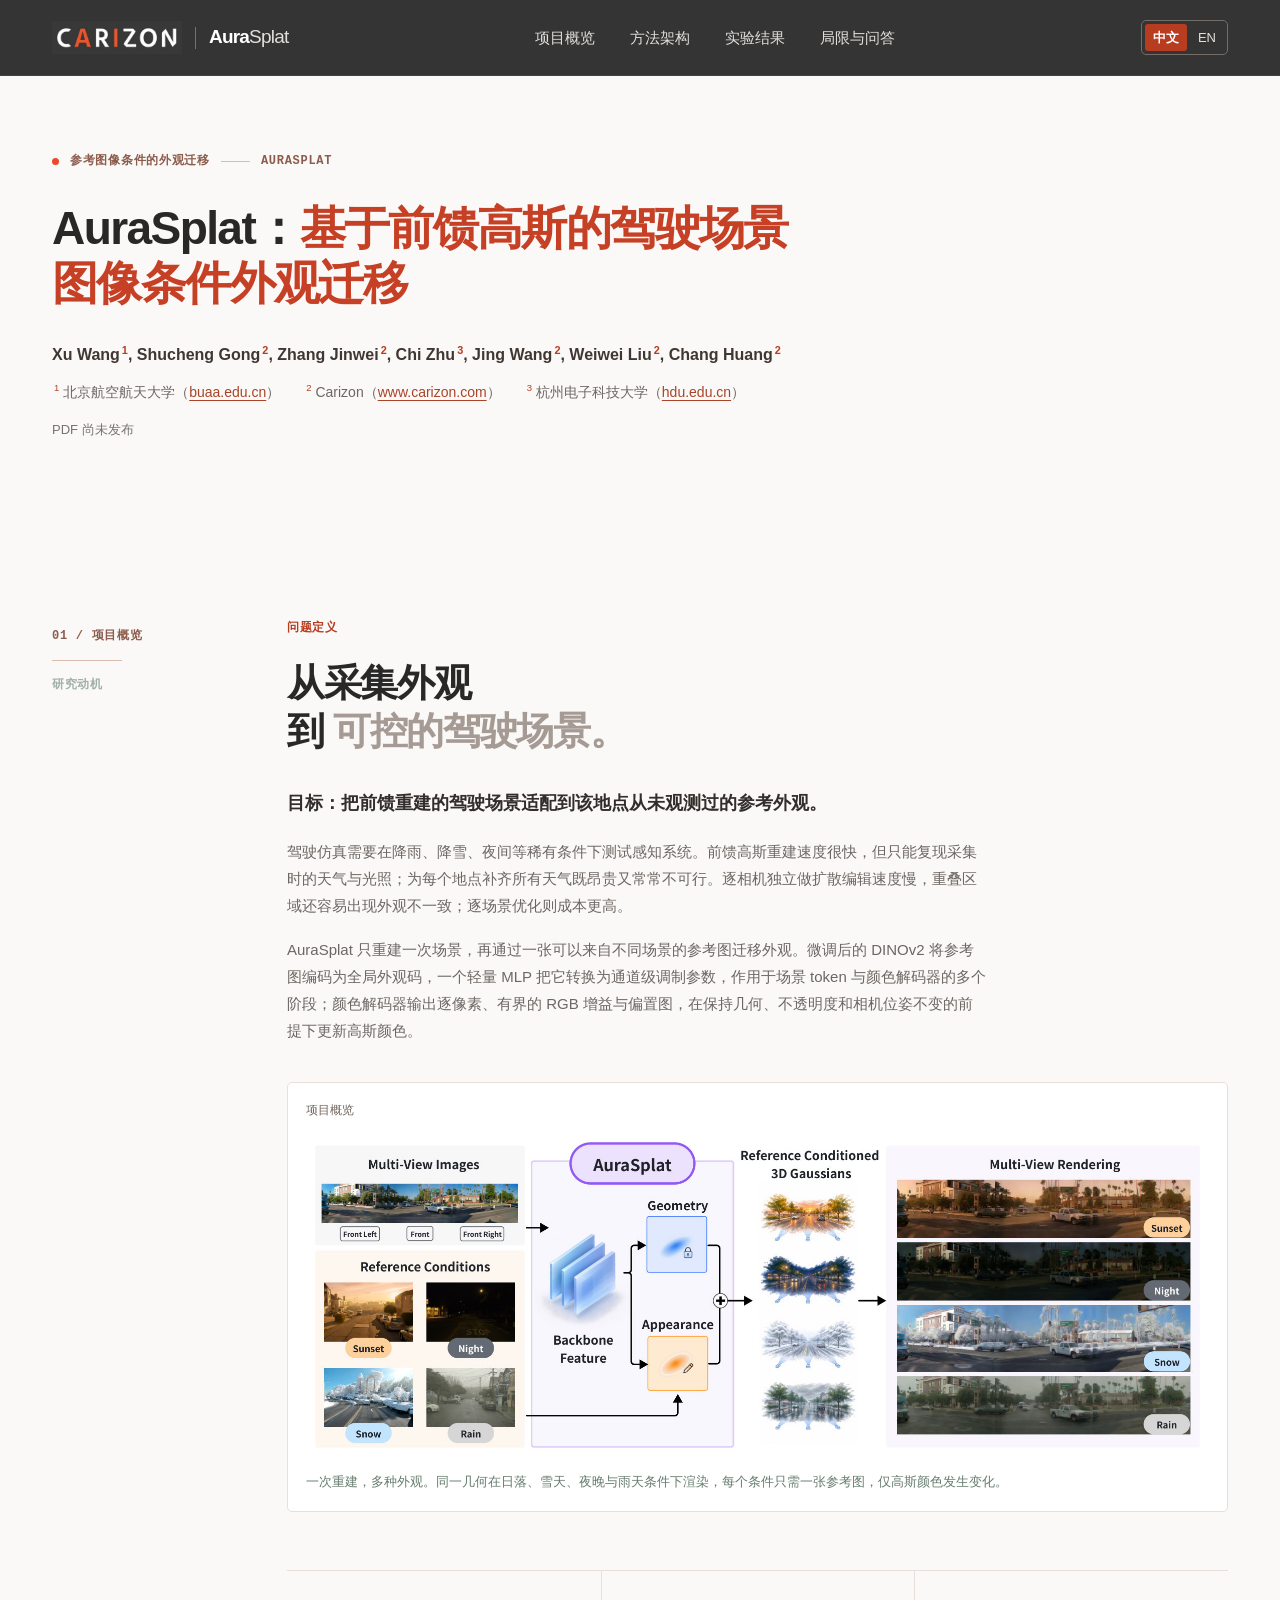
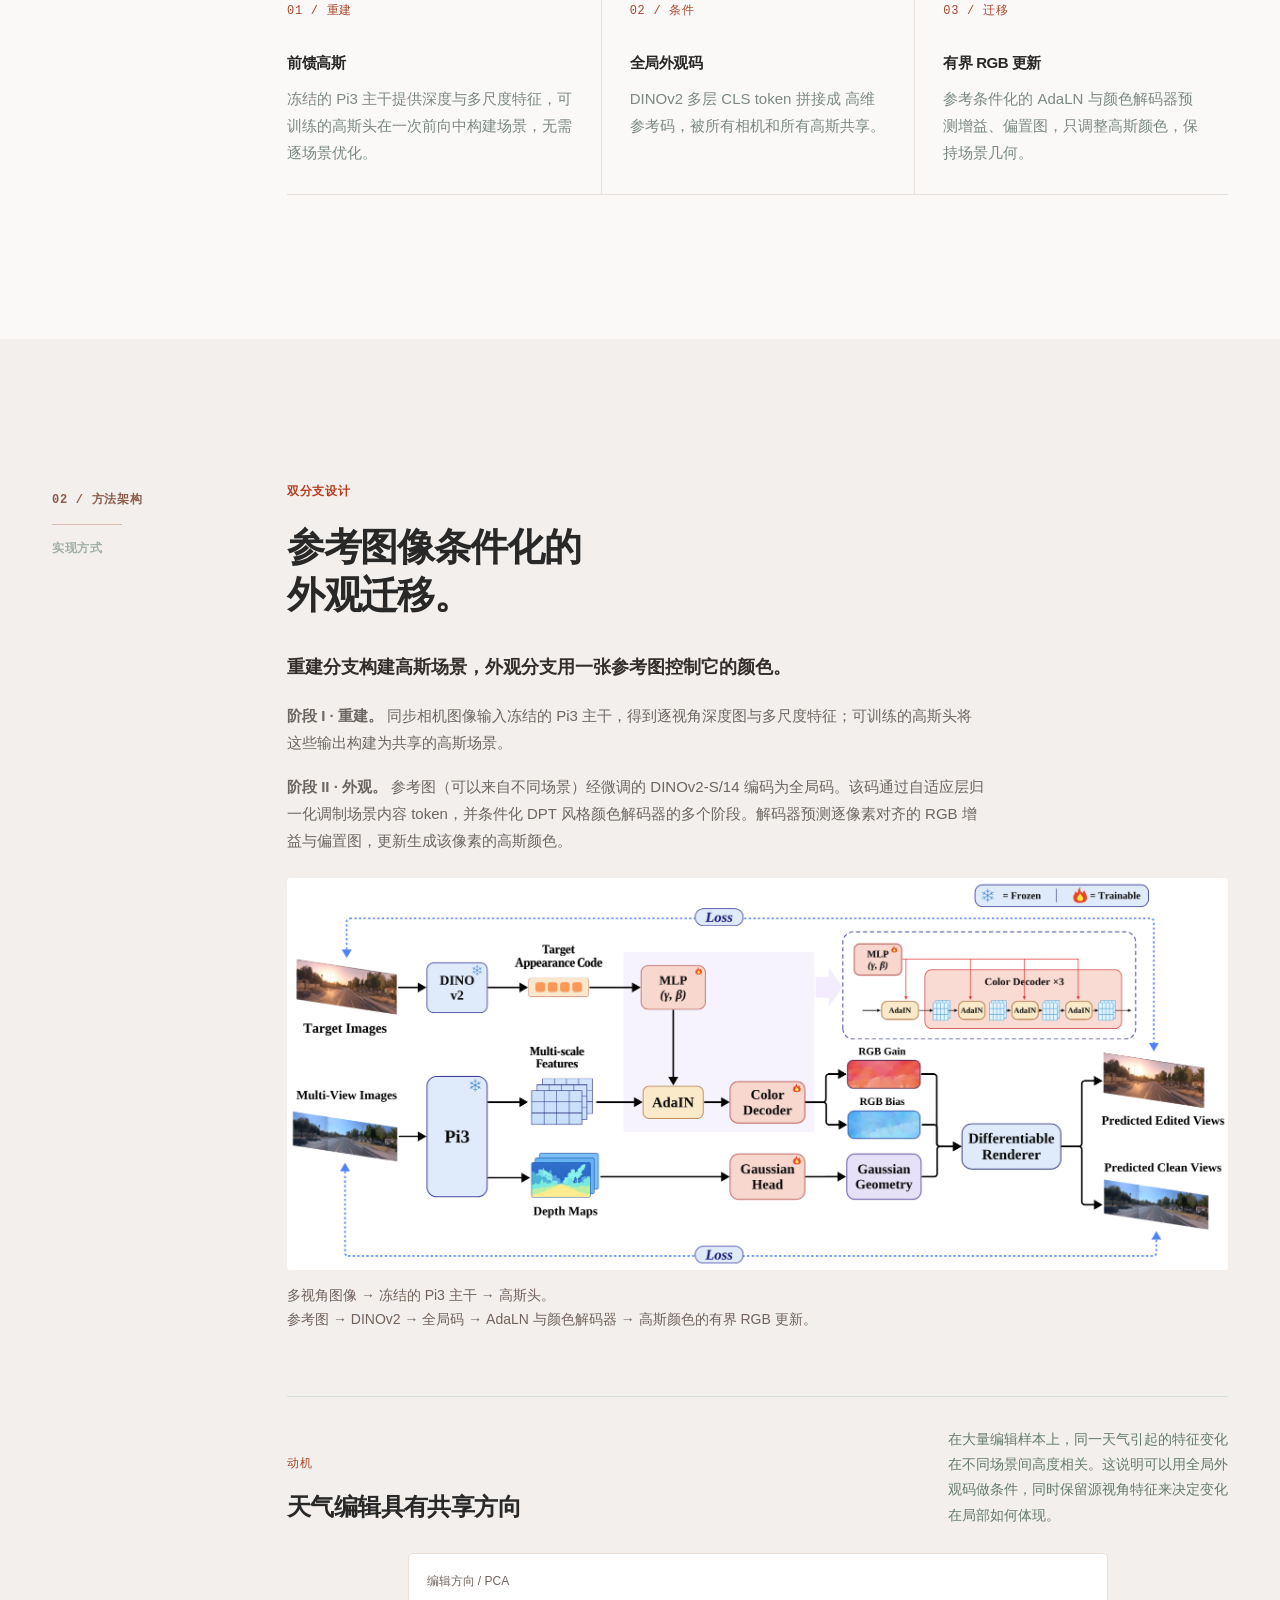
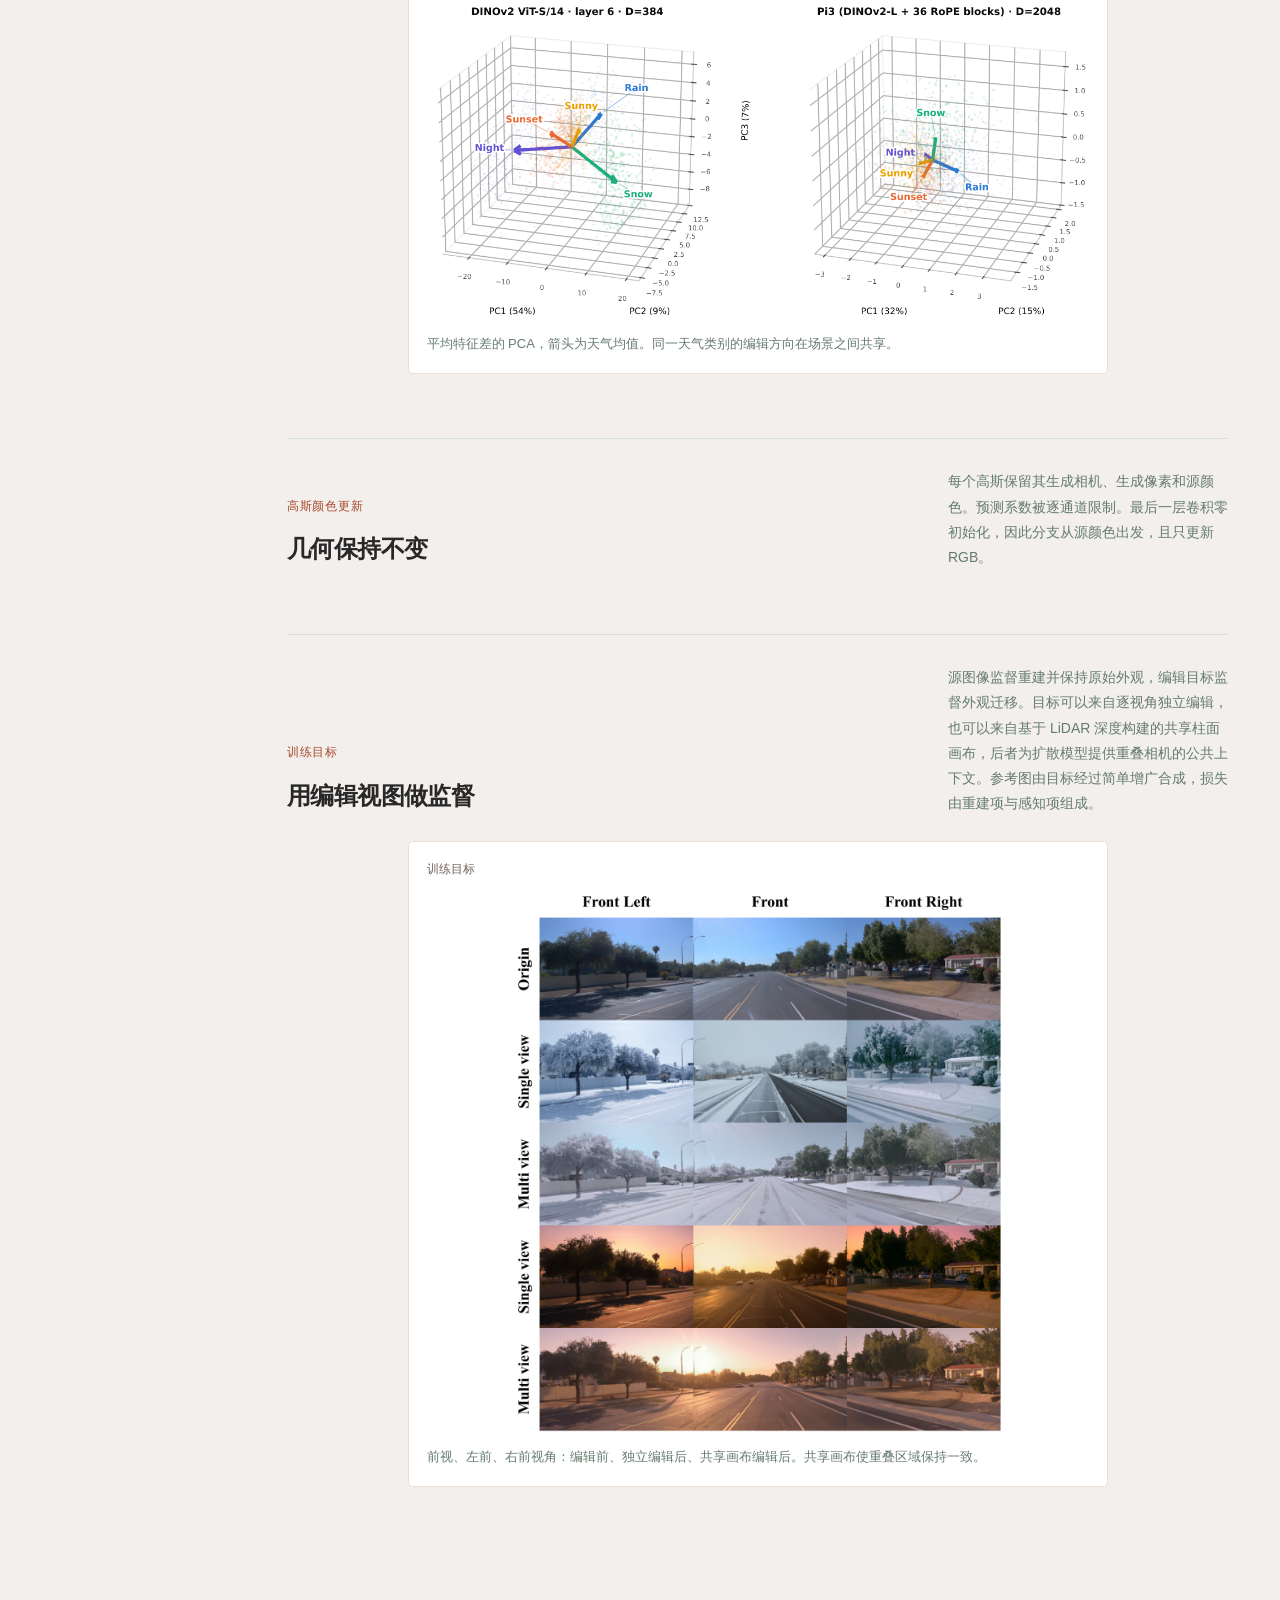
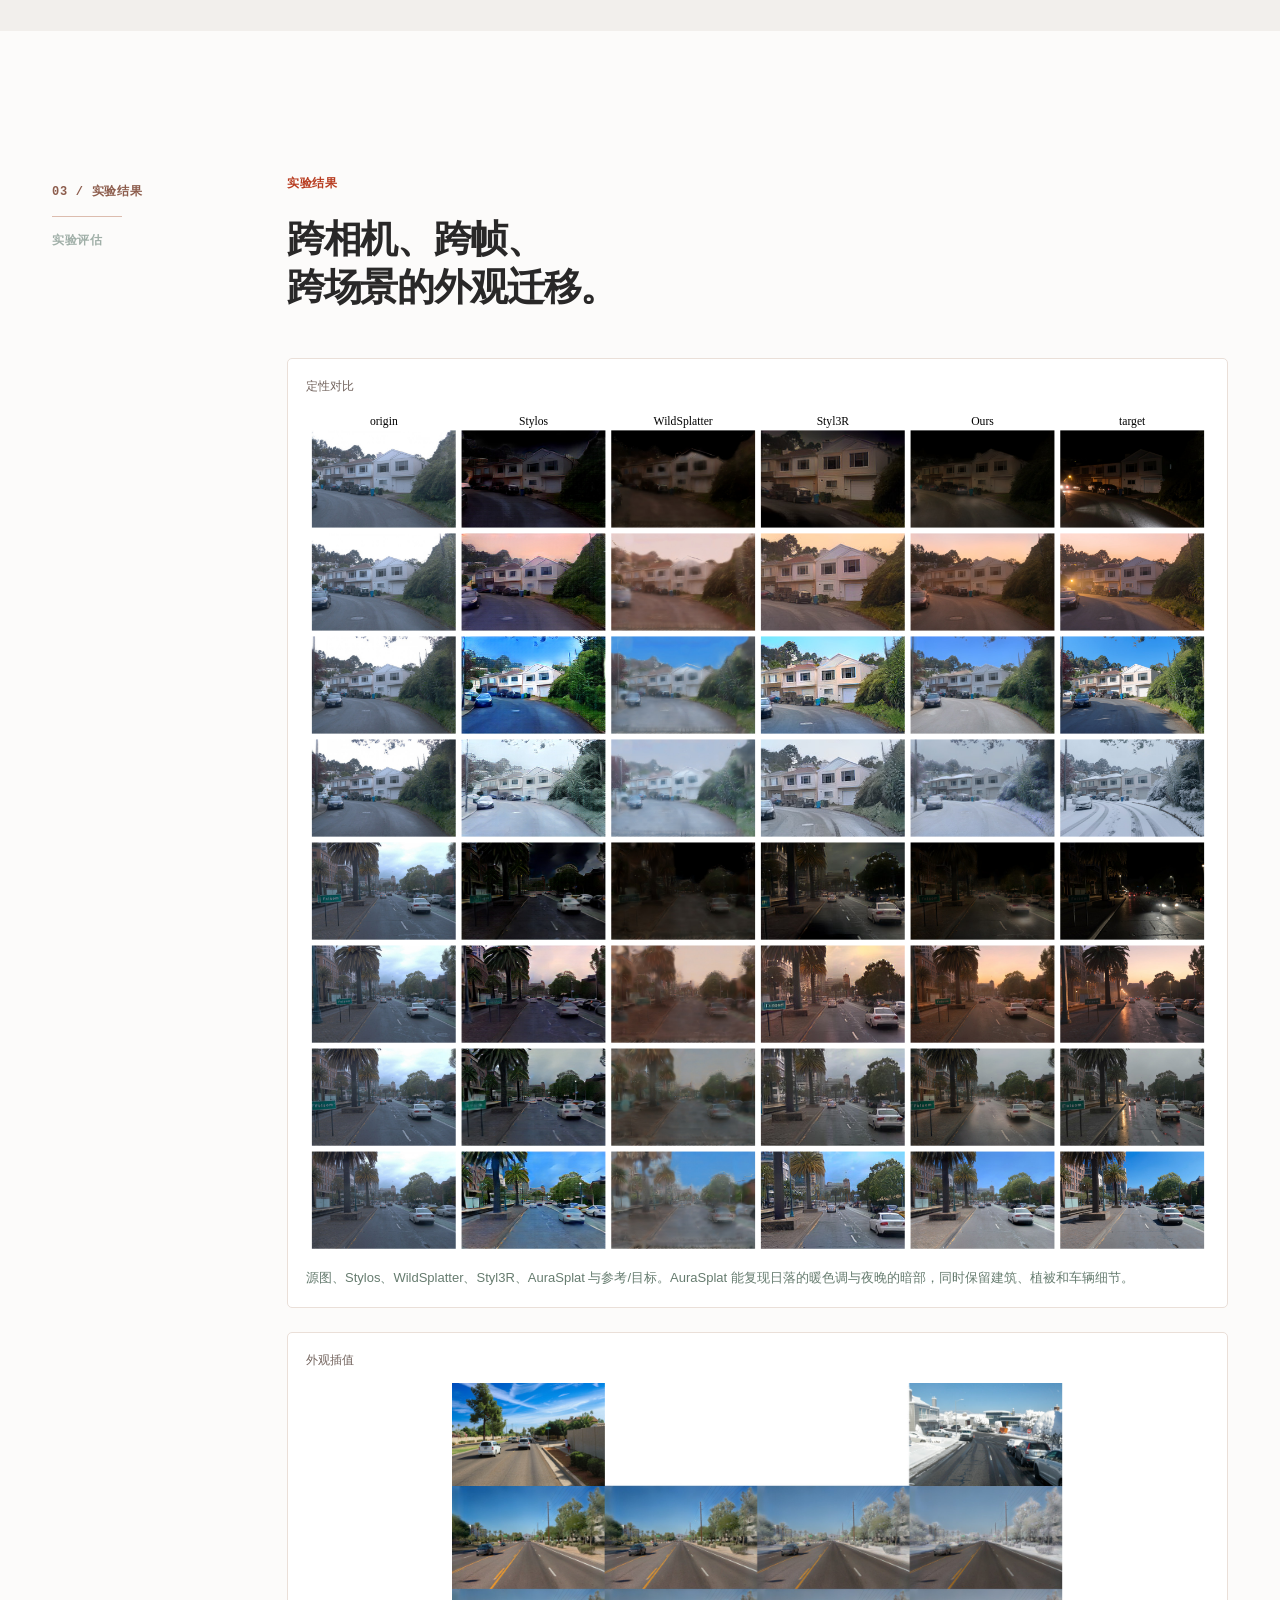
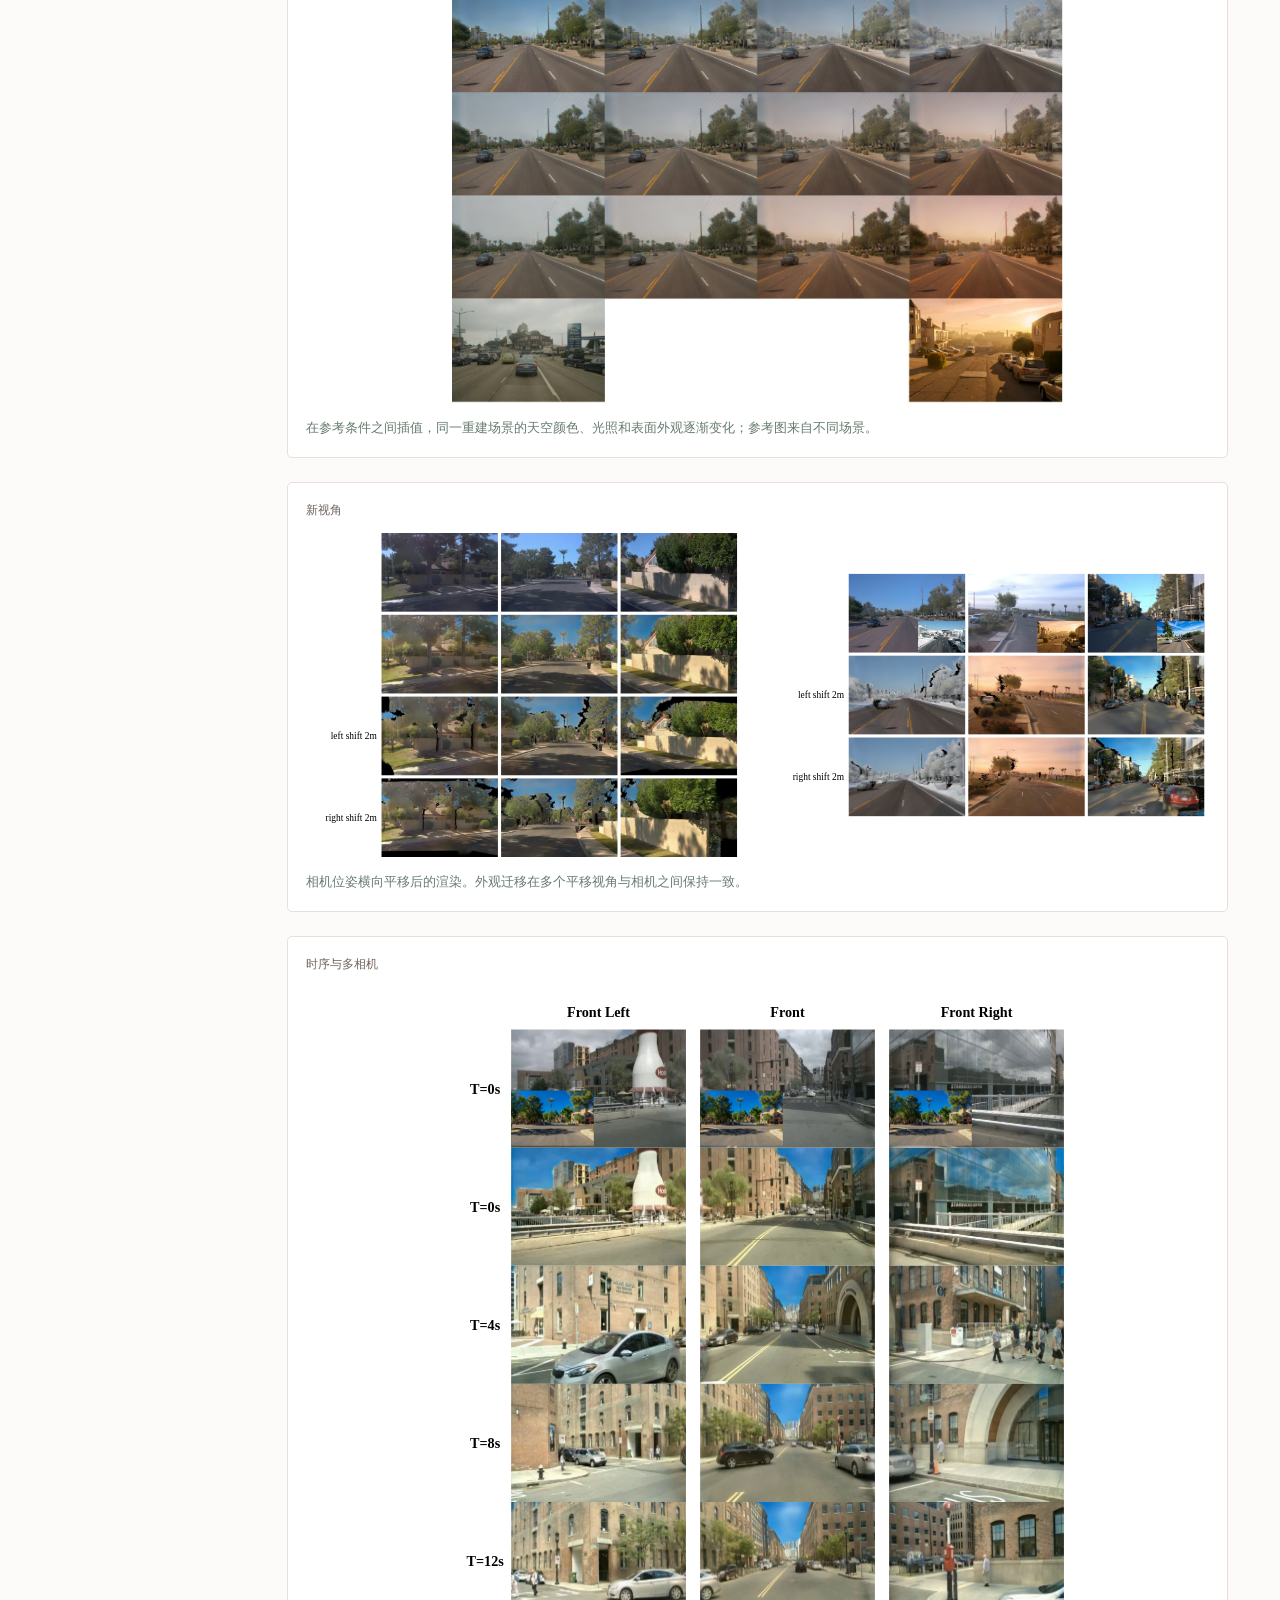
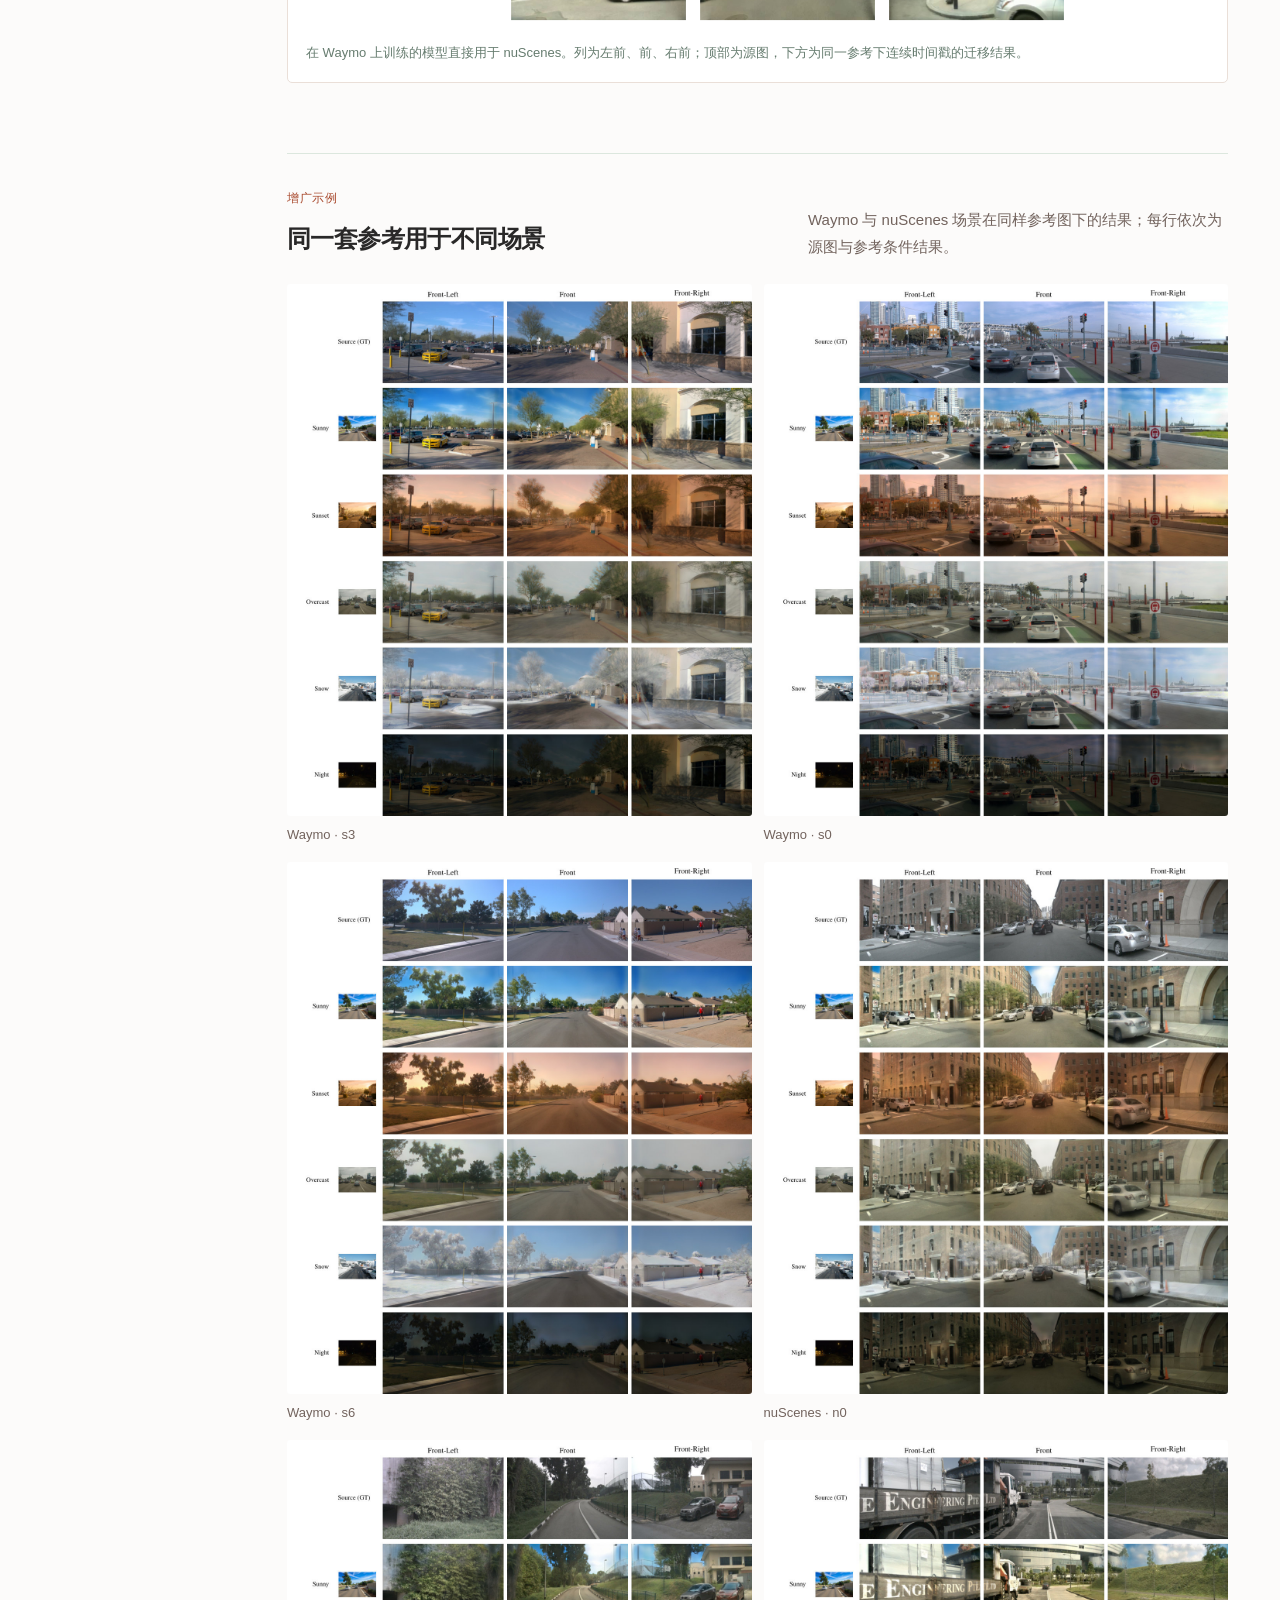
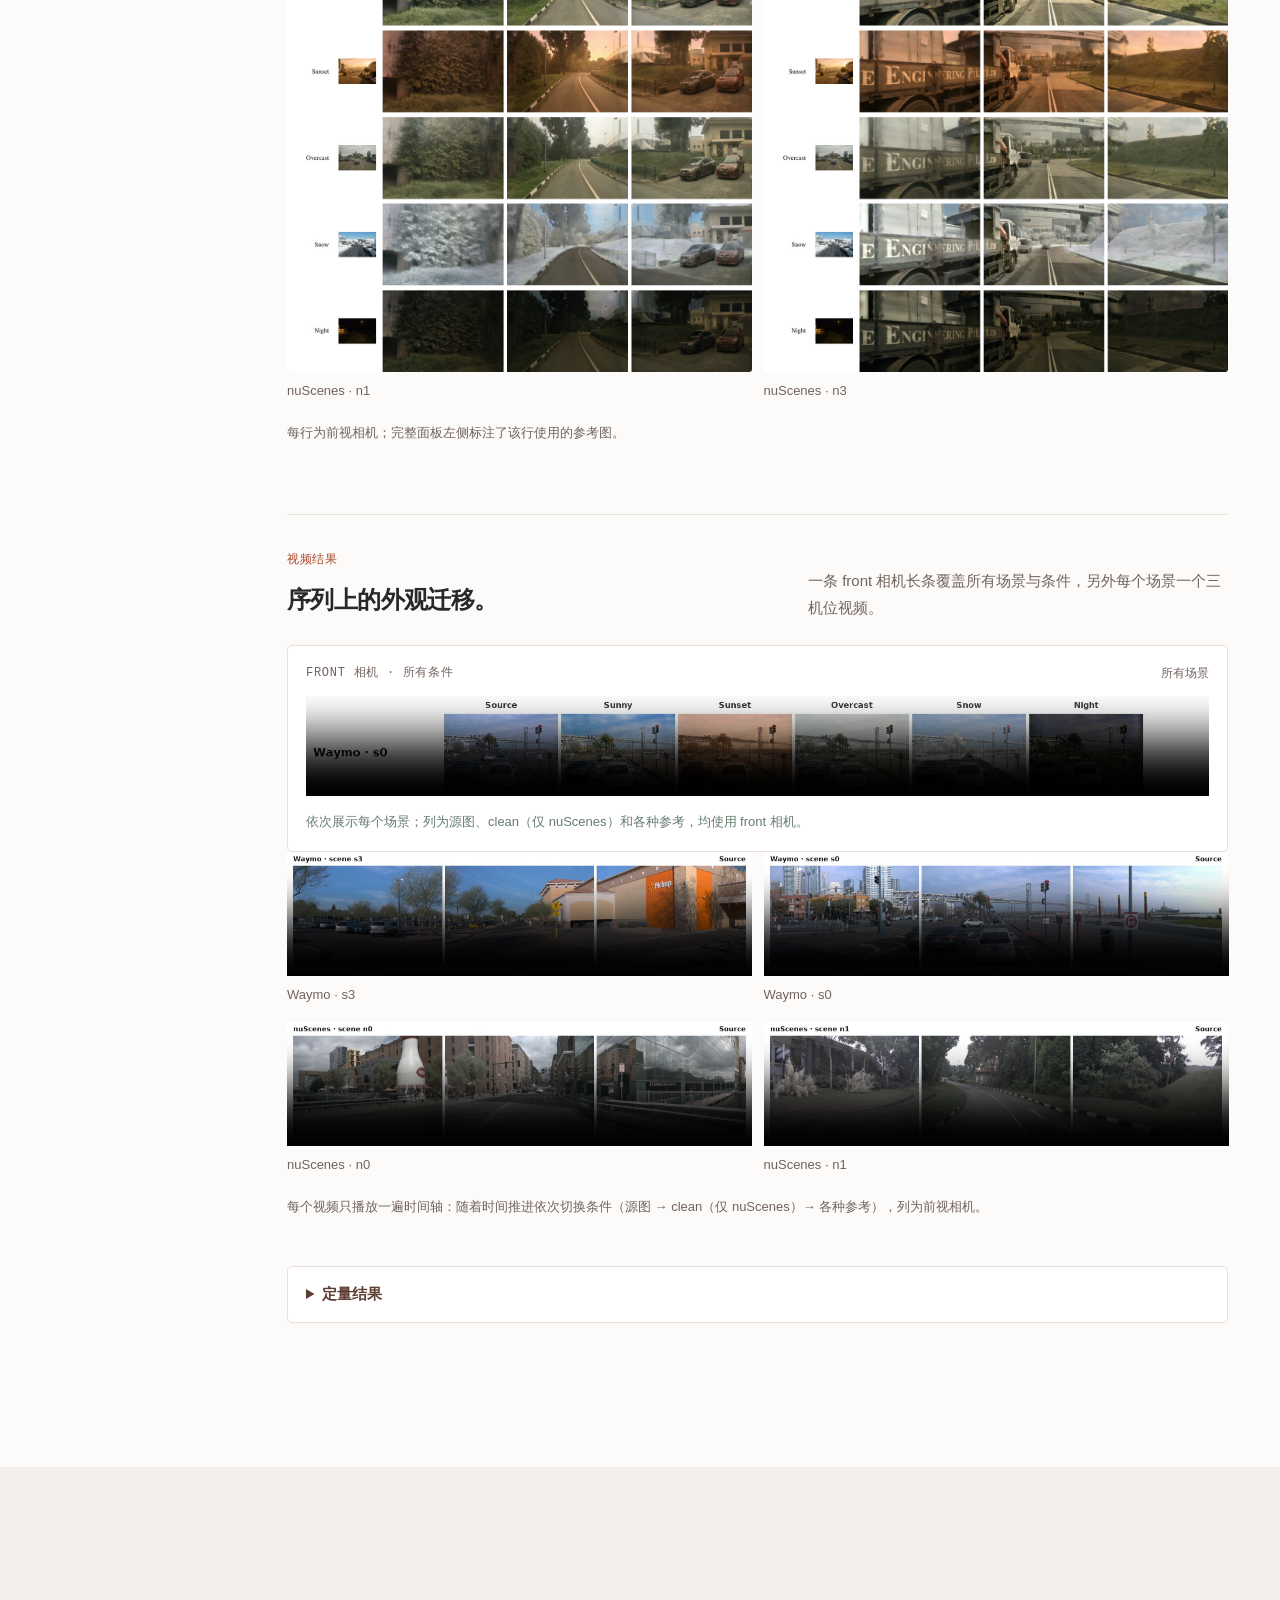
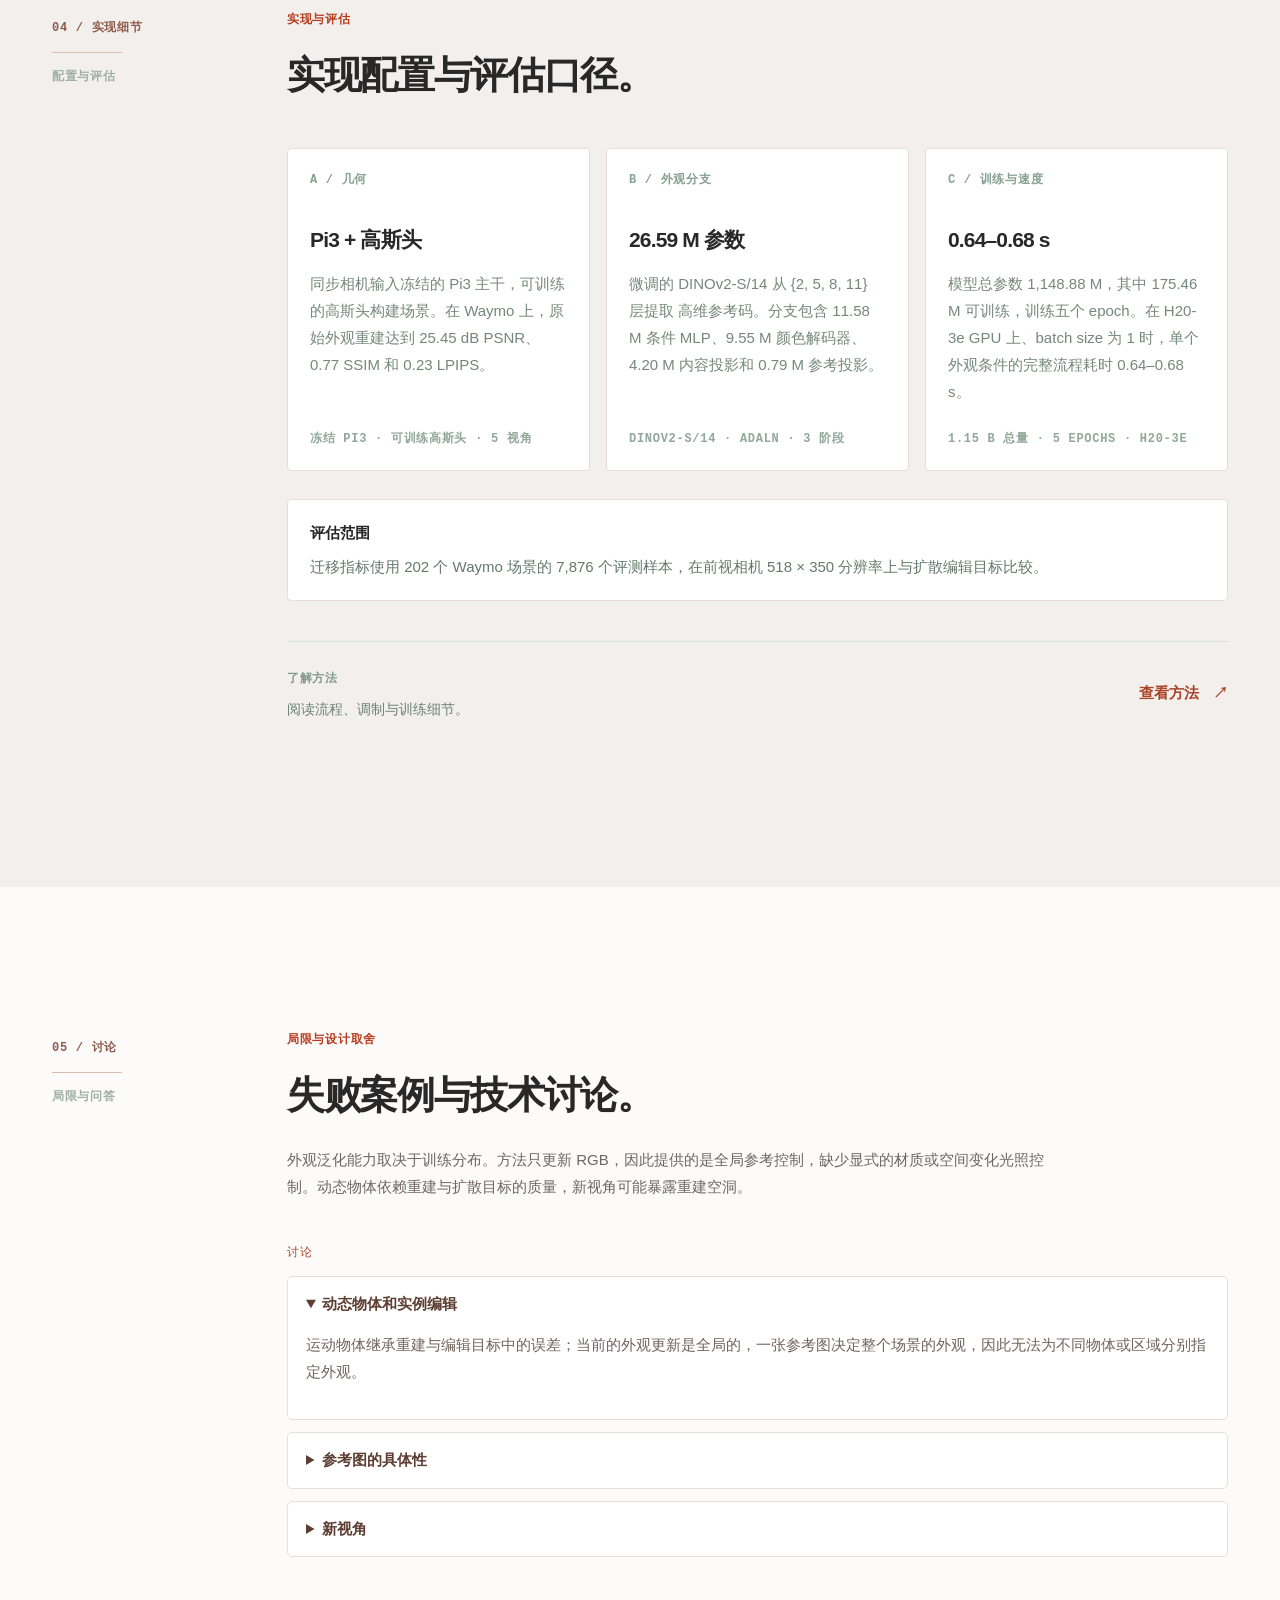
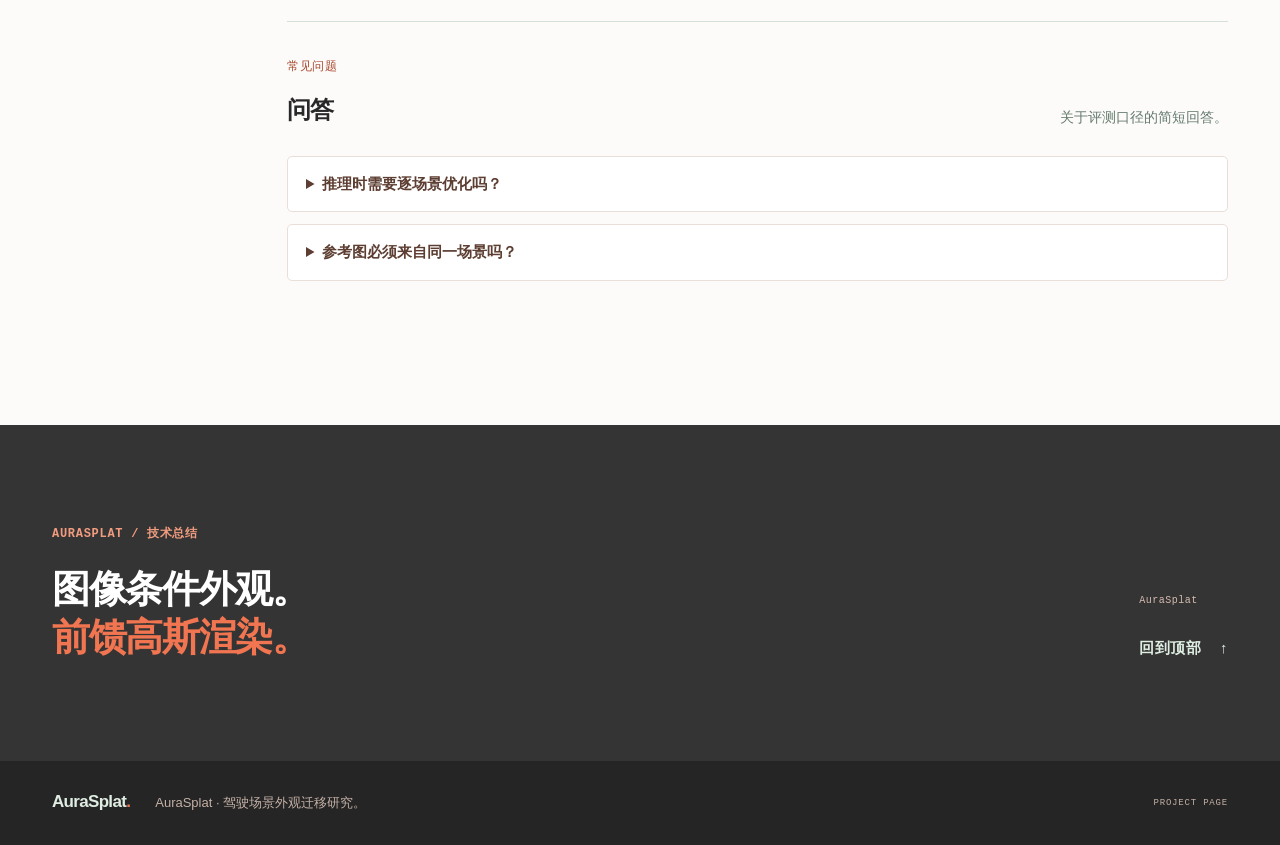
==== index-zh.html @ 00d13f09 "Publish AuraSplat project page Co-Authored-By: Claude Code <noreply@anthropic.com>" ====
<!doctype html>
<html lang="zh-CN">
<head>
  <meta charset="utf-8">
  <meta name="viewport" content="width=device-width, initial-scale=1">
  <meta name="description" content="AuraSplat 技术概览：面向驾驶场景的前馈高斯重建，以单张参考图像控制外观。">
  <meta name="theme-color" content="#343434">
  <meta property="og:title" content="AuraSplat：基于前馈高斯的驾驶场景图像条件外观迁移">
  <meta property="og:description" content="一张参考图像即可控制前馈高斯重建在相机与时间上的外观。">
  <meta property="og:image" content="https://carizon-gaia.github.io/aurasplat/assets/figures/hero.jpg">
  <title>AuraSplat：基于前馈高斯的驾驶场景图像条件外观迁移</title>
  <link rel="stylesheet" href="./styles.css?v=20261123-aurasplat">
  <script src="./media.js?v=20261123-aurasplat" defer></script>
  <script src="./site.js?v=20261123-aurasplat" defer></script>
</head>
<body>
  <a class="skip-link" href="#main">跳到正文</a>

  <header class="site-header">
    <div class="header-inner wrap">
      <a class="brand" href="#top" aria-label="Carizon · AuraSplat，回到顶部">
        <img class="brand-logo" src="./logo.jpg.png" width="1448" height="360" alt="Carizon">
        <span class="brand-divider" aria-hidden="true"></span>
        <span>Aura<span class="brand-light">Splat</span></span>
      </a>
      <nav class="desktop-nav" aria-label="页面导航">
        <a href="#overview">项目概览</a><a href="#method">方法架构</a><a href="#results">实验结果</a><a href="#limitations">局限与问答</a>
      </nav>
      <nav class="language-switch" aria-label="语言">
        <a href="./index-zh.html" lang="zh-CN" hreflang="zh-CN" aria-current="page">中文</a><a href="./index.html" lang="en" hreflang="en">EN</a>
      </nav>
    </div>
  </header>

  <main id="main">
    <section class="hero wrap" id="top" aria-labelledby="hero-title">
      <div class="hero-kicker"><span class="status-dot"></span> 参考图像条件的外观迁移 <span class="kicker-line"></span> AURASPLAT</div>
      <h1 id="hero-title" class="technical-hero-title project-title" lang="zh-CN">AuraSplat：<span>基于前馈高斯的驾驶场景<br>图像条件外观迁移</span></h1>
      <div class="project-credits" aria-label="作者与单位">
        <p class="project-authors" lang="en">Xu Wang<sup>1</sup>, Shucheng Gong<sup>2</sup>, Zhang Jinwei<sup>2</sup>, Chi Zhu<sup>3</sup>, Jing Wang<sup>2</sup>, Weiwei Liu<sup>2</sup>, Chang Huang<sup>2</sup></p>
        <p class="project-affiliations" lang="zh-CN"><span><sup>1</sup> 北京航空航天大学（<a href="https://www.buaa.edu.cn/">buaa.edu.cn</a>）</span><span><sup>2</sup> Carizon（<a href="https://www.carizon.com/#/">www.carizon.com</a>）</span><span><sup>3</sup> 杭州电子科技大学（<a href="https://www.hdu.edu.cn/">hdu.edu.cn</a>）</span></p>
        <p class="paper-availability">PDF 尚未发布</p>
      </div>
      <!-- <div class="hero-bottom">
        <div class="hero-description">
          <p class="hero-en">AuraSplat<br>技术概览</p>
          <p>输入多视角驾驶图像和一张来自任意场景的参考图像，AuraSplat 将场景重建为 3D 高斯，并在一次前馈推理中把参考外观迁移到所有相机与时间步。</p>
        </div>
        <div class="hero-actions"><a class="button button-dark" href="#method">方法 <span aria-hidden="true">↗</span></a><a class="button button-outline" href="#results">结果 <span aria-hidden="true">↓</span></a></div>
      </div> -->
      <!-- <div class="hero-media" data-media-slot="hero" data-media-label="AuraSplat 概览" data-media-aspect="wide">
        <div class="hero-media-inner">
          <div class="hero-grid" aria-hidden="true"></div>
          <div class="hero-rings" aria-hidden="true"><span></span><span></span><span></span><span></span></div>
          <div class="hero-cross hero-cross-one" aria-hidden="true">+</div><div class="hero-cross hero-cross-two" aria-hidden="true">+</div>
          <div class="hero-media-top"><span>项目概览 / 01</span><span>参考图像 → 驾驶场景</span></div>
          <div class="hero-media-center"><span class="play-outline" aria-hidden="true">◎</span><strong>AuraSplat 概览</strong><span>示意图占位</span></div>
          <div class="hero-media-bottom"><span>多视角输入 <b>→</b> 高斯场景 <b>→</b> 参考条件外观</span><span>论文插图</span></div>
        </div>
      </div> -->
      <!-- <p class="media-caption"><span><span class="caption-dot"></span> 参考图像条件的外观迁移</span><span>一张参考图 · 所有相机</span></p> -->
    </section>

    <section class="section intro-section" id="overview" aria-labelledby="overview-title">
      <div class="wrap section-layout">
        <div class="section-aside"><span class="section-number">01 / 项目概览</span><span class="aside-line"></span><span class="aside-note">研究动机</span></div>
        <div class="section-main">
          <p class="eyebrow">问题定义</p>
          <h2 id="overview-title">从采集外观<br>到 <span class="text-muted">可控的驾驶场景。</span></h2>
          <div class="intro-copy">
            <p class="lead">目标：把前馈重建的驾驶场景适配到该地点从未观测过的参考外观。</p>
            <p>驾驶仿真需要在降雨、降雪、夜间等稀有条件下测试感知系统。前馈高斯重建速度很快，但只能复现采集时的天气与光照；为每个地点补齐所有天气既昂贵又常常不可行。逐相机独立做扩散编辑速度慢，重叠区域还容易出现外观不一致；逐场景优化则成本更高。</p>
            <p>AuraSplat 只重建一次场景，再通过一张可以来自不同场景的参考图迁移外观。微调后的 DINOv2 将参考图编码为全局外观码，一个轻量 MLP 把它转换为通道级调制参数，作用于场景 token 与颜色解码器的多个阶段；颜色解码器输出逐像素、有界的 RGB 增益与偏置图，在保持几何、不透明度和相机位姿不变的前提下更新高斯颜色。</p>
          </div>
          <figure class="source-figure overview-figure">
            <div class="source-figure-heading"><span>项目概览</span></div>
            <a href="./assets/figures/overview_teaser.jpg" aria-label="查看 AuraSplat teaser 原图"><img src="./assets/figures/overview_teaser.jpg" width="1800" height="646" loading="lazy" alt="AuraSplat teaser：多视角图像重建出几何与外观，参考图分别指定日落、雪天、夜晚和雨天外观，并进行多视角渲染。"></a>
            <figcaption>一次重建，多种外观。同一几何在日落、雪天、夜晚与雨天条件下渲染，每个条件只需一张参考图，仅高斯颜色发生变化。</figcaption>
          </figure>
          <div class="principles" aria-label="核心技术">
            <article><span class="principle-index">01 / 重建</span><h3>前馈高斯</h3><p>冻结的 Pi3 主干提供深度与多尺度特征，可训练的高斯头在一次前向中构建场景，无需逐场景优化。</p></article>
            <article><span class="principle-index">02 / 条件</span><h3>全局外观码</h3><p>DINOv2 多层 CLS token 拼接成 高维参考码，被所有相机和所有高斯共享。</p></article>
            <article><span class="principle-index">03 / 迁移</span><h3>有界 RGB 更新</h3><p>参考条件化的 AdaLN 与颜色解码器预测增益、偏置图，只调整高斯颜色，保持场景几何。</p></article>
          </div>
        </div>
      </div>
    </section>

    <section class="section method-section" id="method" aria-labelledby="method-title">
      <div class="wrap section-layout">
        <div class="section-aside"><span class="section-number">02 / 方法架构</span><span class="aside-line"></span><span class="aside-note">实现方式</span></div>
        <div class="section-main">
          <p class="eyebrow">双分支设计</p>
          <h2 id="method-title">参考图像条件化的<br>外观迁移。</h2>
          <div class="intro-copy">
            <p class="lead">重建分支构建高斯场景，外观分支用一张参考图控制它的颜色。</p>
            <p><strong>阶段 I · 重建。</strong> 同步相机图像输入冻结的 Pi3 主干，得到逐视角深度图与多尺度特征；可训练的高斯头将这些输出构建为共享的高斯场景。</p>
            <p><strong>阶段 II · 外观。</strong> 参考图（可以来自不同场景）经微调的 DINOv2-S/14 编码为全局码。该码通过自适应层归一化调制场景内容 token，并条件化 DPT 风格颜色解码器的多个阶段。解码器预测逐像素对齐的 RGB 增益与偏置图，更新生成该像素的高斯颜色。</p>
          </div>
          <figure class="pipeline-figure">
            <a href="./assets/figures/pipeline.png" aria-label="查看 AuraSplat 流程图原图"><img src="./assets/figures/pipeline.png" width="2000" height="835" loading="lazy" alt="AuraSplat 流程：多视角图像经冻结的 Pi3 主干与高斯头构建场景；参考图经 DINOv2 编码为全局外观码，调制内容 token 和颜色解码器的多个阶段，预测 RGB 增益与偏置。"></a>
            <figcaption>多视角图像 → 冻结的 Pi3 主干 → 高斯头。<br>参考图 → DINOv2 → 全局码 → AdaLN 与颜色解码器 → 高斯颜色的有界 RGB 更新。</figcaption>
          </figure>

          <div class="technical-section">
            <div class="technical-section-header"><div><span class="tech-kicker">动机</span><h3>天气编辑具有共享方向</h3></div><p>在大量编辑样本上，同一天气引起的特征变化在不同场景间高度相关。这说明可以用全局外观码做条件，同时保留源视角特征来决定变化在局部如何体现。</p></div>
            <figure class="source-figure compact-figure">
              <div class="source-figure-heading"><span>编辑方向 / PCA</span></div>
              <a href="./assets/figures/pca.png" aria-label="查看特征变化 PCA 原图"><img src="./assets/figures/pca.png" width="1200" height="572" loading="lazy" alt="平均特征差的 PCA，箭头标出各天气均值。"></a>
              <figcaption>平均特征差的 PCA，箭头为天气均值。同一天气类别的编辑方向在场景之间共享。</figcaption>
            </figure>
          </div>

          

          <div class="technical-section">
            <div class="technical-section-header"><div><span class="tech-kicker">高斯颜色更新</span><h3>几何保持不变</h3></div><p>每个高斯保留其生成相机、生成像素和源颜色。预测系数被逐通道限制。最后一层卷积零初始化，因此分支从源颜色出发，且只更新 RGB。</p></div>
          </div>

          <div class="technical-section">
            <div class="technical-section-header"><div><span class="tech-kicker">训练目标</span><h3>用编辑视图做监督</h3></div><p>源图像监督重建并保持原始外观，编辑目标监督外观迁移。目标可以来自逐视角独立编辑，也可以来自基于 LiDAR 深度构建的共享柱面画布，后者为扩散模型提供重叠相机的公共上下文。参考图由目标经过简单增广合成，损失由重建项与感知项组成。</p></div>
            <figure class="source-figure compact-figure">
              <div class="source-figure-heading"><span>训练目标</span></div>
              <a href="./assets/figures/aug_compare.jpg" aria-label="查看训练目标对比原图"><img src="./assets/figures/aug_compare.jpg" width="1200" height="1328" loading="lazy" alt="前视、左前、右前视角在编辑前、逐视角独立编辑后与共享画布编辑后的对比。"></a>
              <figcaption>前视、左前、右前视角：编辑前、独立编辑后、共享画布编辑后。共享画布使重叠区域保持一致。</figcaption>
            </figure>
          </div>
        </div>
      </div>
    </section>

    <section class="section results-section" id="results" aria-labelledby="results-title">
      <div class="wrap section-layout">
        <div class="section-aside"><span class="section-number">03 / 实验结果</span><span class="aside-line"></span><span class="aside-note">实验评估</span></div>
        <div class="section-main">
          <div class="section-heading-row results-heading"><div><p class="eyebrow">实验结果</p><h2 id="results-title">跨相机、跨帧、<br>跨场景的外观迁移。</h2></div></div>

          

          

          

          
<figure class="source-figure result-figure">
            <div class="source-figure-heading"><span>定性对比</span></div>
                        <svg class="drawio-svg" role="img" aria-label="qualitative" viewBox="0 0 926.00 868.00" style="max-width:900px">
  <text x="78.00" y="13.00" text-anchor="middle" dominant-baseline="central" font-family="Times New Roman, DejaVu Serif, serif" font-size="12">origin</text>
  <text x="232.00" y="13.00" text-anchor="middle" dominant-baseline="central" font-family="Times New Roman, DejaVu Serif, serif" font-size="12">Stylos</text>
  <text x="386.00" y="13.00" text-anchor="middle" dominant-baseline="central" font-family="Times New Roman, DejaVu Serif, serif" font-size="12">WildSplatter</text>
  <text x="540.00" y="13.00" text-anchor="middle" dominant-baseline="central" font-family="Times New Roman, DejaVu Serif, serif" font-size="12">Styl3R</text>
  <text x="694.00" y="13.00" text-anchor="middle" dominant-baseline="central" font-family="Times New Roman, DejaVu Serif, serif" font-size="12">Ours</text>
  <text x="848.00" y="13.00" text-anchor="middle" dominant-baseline="central" font-family="Times New Roman, DejaVu Serif, serif" font-size="12">target</text>
  <image x="4.00" y="22.00" width="148.00" height="100.00" href="assets/figures/drawio/qualitative/ca930595bcfe.jpg" preserveAspectRatio="xMidYMid slice"/>
  <image x="158.00" y="22.00" width="148.00" height="100.00" href="assets/figures/drawio/qualitative/fd57c990c035.jpg" preserveAspectRatio="xMidYMid slice"/>
  <image x="312.00" y="22.00" width="148.00" height="100.00" href="assets/figures/drawio/qualitative/2e4411192b01.jpg" preserveAspectRatio="xMidYMid slice"/>
  <image x="466.00" y="22.00" width="148.00" height="100.00" href="assets/figures/drawio/qualitative/9fb606daf0b7.jpg" preserveAspectRatio="xMidYMid slice"/>
  <image x="620.00" y="22.00" width="148.00" height="100.00" href="assets/figures/drawio/qualitative/0f558deb784e.jpg" preserveAspectRatio="xMidYMid slice"/>
  <image x="774.00" y="22.00" width="148.00" height="100.00" href="assets/figures/drawio/qualitative/910b90659ab3.jpg" preserveAspectRatio="xMidYMid slice"/>
  <image x="4.00" y="128.00" width="148.00" height="100.00" href="assets/figures/drawio/qualitative/641d025c9c63.jpg" preserveAspectRatio="xMidYMid slice"/>
  <image x="158.00" y="128.00" width="148.00" height="100.00" href="assets/figures/drawio/qualitative/acf90cf30546.jpg" preserveAspectRatio="xMidYMid slice"/>
  <image x="312.00" y="128.00" width="148.00" height="100.00" href="assets/figures/drawio/qualitative/b8556f8f9a87.jpg" preserveAspectRatio="xMidYMid slice"/>
  <image x="466.00" y="128.00" width="148.00" height="100.00" href="assets/figures/drawio/qualitative/b9f4c7627097.jpg" preserveAspectRatio="xMidYMid slice"/>
  <image x="620.00" y="128.00" width="148.00" height="100.00" href="assets/figures/drawio/qualitative/4eaca80e9595.jpg" preserveAspectRatio="xMidYMid slice"/>
  <image x="774.00" y="128.00" width="148.00" height="100.00" href="assets/figures/drawio/qualitative/d6700d4d3a73.jpg" preserveAspectRatio="xMidYMid slice"/>
  <image x="4.00" y="234.00" width="148.00" height="100.00" href="assets/figures/drawio/qualitative/4edf2b167a6d.jpg" preserveAspectRatio="xMidYMid slice"/>
  <image x="158.00" y="234.00" width="148.00" height="100.00" href="assets/figures/drawio/qualitative/3db09b629d2b.jpg" preserveAspectRatio="xMidYMid slice"/>
  <image x="312.00" y="234.00" width="148.00" height="100.00" href="assets/figures/drawio/qualitative/73b1e354d81f.jpg" preserveAspectRatio="xMidYMid slice"/>
  <image x="466.00" y="234.00" width="148.00" height="100.00" href="assets/figures/drawio/qualitative/cbb1320a24f3.jpg" preserveAspectRatio="xMidYMid slice"/>
  <image x="620.00" y="234.00" width="148.00" height="100.00" href="assets/figures/drawio/qualitative/4716876f2aa8.jpg" preserveAspectRatio="xMidYMid slice"/>
  <image x="774.00" y="234.00" width="148.00" height="100.00" href="assets/figures/drawio/qualitative/6cbe3dbd309c.jpg" preserveAspectRatio="xMidYMid slice"/>
  <image x="4.00" y="340.00" width="148.00" height="100.00" href="assets/figures/drawio/qualitative/6e2b293f9c24.jpg" preserveAspectRatio="xMidYMid slice"/>
  <image x="158.00" y="340.00" width="148.00" height="100.00" href="assets/figures/drawio/qualitative/d788d573941a.jpg" preserveAspectRatio="xMidYMid slice"/>
  <image x="312.00" y="340.00" width="148.00" height="100.00" href="assets/figures/drawio/qualitative/c889efde8af6.jpg" preserveAspectRatio="xMidYMid slice"/>
  <image x="466.00" y="340.00" width="148.00" height="100.00" href="assets/figures/drawio/qualitative/eb6d4a7a25a8.jpg" preserveAspectRatio="xMidYMid slice"/>
  <image x="620.00" y="340.00" width="148.00" height="100.00" href="assets/figures/drawio/qualitative/2614d062053e.jpg" preserveAspectRatio="xMidYMid slice"/>
  <image x="774.00" y="340.00" width="148.00" height="100.00" href="assets/figures/drawio/qualitative/87dd0ad5359e.jpg" preserveAspectRatio="xMidYMid slice"/>
  <image x="4.00" y="446.00" width="148.00" height="100.00" href="assets/figures/drawio/qualitative/5a33fb66cea6.jpg" preserveAspectRatio="xMidYMid slice"/>
  <image x="158.00" y="446.00" width="148.00" height="100.00" href="assets/figures/drawio/qualitative/06fbc4b73bff.jpg" preserveAspectRatio="xMidYMid slice"/>
  <image x="312.00" y="446.00" width="148.00" height="100.00" href="assets/figures/drawio/qualitative/88ccba50b0fe.jpg" preserveAspectRatio="xMidYMid slice"/>
  <image x="466.00" y="446.00" width="148.00" height="100.00" href="assets/figures/drawio/qualitative/471dd88b4195.jpg" preserveAspectRatio="xMidYMid slice"/>
  <image x="620.00" y="446.00" width="148.00" height="100.00" href="assets/figures/drawio/qualitative/61d842434bf3.jpg" preserveAspectRatio="xMidYMid slice"/>
  <image x="774.00" y="446.00" width="148.00" height="100.00" href="assets/figures/drawio/qualitative/d80cbbc4e4a3.jpg" preserveAspectRatio="xMidYMid slice"/>
  <image x="4.00" y="552.00" width="148.00" height="100.00" href="assets/figures/drawio/qualitative/e581e0a37652.jpg" preserveAspectRatio="xMidYMid slice"/>
  <image x="158.00" y="552.00" width="148.00" height="100.00" href="assets/figures/drawio/qualitative/f386e263002e.jpg" preserveAspectRatio="xMidYMid slice"/>
  <image x="312.00" y="552.00" width="148.00" height="100.00" href="assets/figures/drawio/qualitative/b6c3f21f1c92.jpg" preserveAspectRatio="xMidYMid slice"/>
  <image x="466.00" y="552.00" width="148.00" height="100.00" href="assets/figures/drawio/qualitative/c0faf8ce5188.jpg" preserveAspectRatio="xMidYMid slice"/>
  <image x="620.00" y="552.00" width="148.00" height="100.00" href="assets/figures/drawio/qualitative/d90cb3a81331.jpg" preserveAspectRatio="xMidYMid slice"/>
  <image x="774.00" y="552.00" width="148.00" height="100.00" href="assets/figures/drawio/qualitative/0bb03e0dfe8c.jpg" preserveAspectRatio="xMidYMid slice"/>
  <image x="4.00" y="658.00" width="148.00" height="100.00" href="assets/figures/drawio/qualitative/8a184deb3022.jpg" preserveAspectRatio="xMidYMid slice"/>
  <image x="158.00" y="658.00" width="148.00" height="100.00" href="assets/figures/drawio/qualitative/9b67ec0e2106.jpg" preserveAspectRatio="xMidYMid slice"/>
  <image x="312.00" y="658.00" width="148.00" height="100.00" href="assets/figures/drawio/qualitative/651538c2d5e8.jpg" preserveAspectRatio="xMidYMid slice"/>
  <image x="466.00" y="658.00" width="148.00" height="100.00" href="assets/figures/drawio/qualitative/98dc211dc633.jpg" preserveAspectRatio="xMidYMid slice"/>
  <image x="620.00" y="658.00" width="148.00" height="100.00" href="assets/figures/drawio/qualitative/40f3b0a2e1f9.jpg" preserveAspectRatio="xMidYMid slice"/>
  <image x="774.00" y="658.00" width="148.00" height="100.00" href="assets/figures/drawio/qualitative/6378c6cc5ec9.jpg" preserveAspectRatio="xMidYMid slice"/>
  <image x="4.00" y="764.00" width="148.00" height="100.00" href="assets/figures/drawio/qualitative/7ba8dd979805.jpg" preserveAspectRatio="xMidYMid slice"/>
  <image x="158.00" y="764.00" width="148.00" height="100.00" href="assets/figures/drawio/qualitative/2b089dcda318.jpg" preserveAspectRatio="xMidYMid slice"/>
  <image x="312.00" y="764.00" width="148.00" height="100.00" href="assets/figures/drawio/qualitative/b8af2a820507.jpg" preserveAspectRatio="xMidYMid slice"/>
  <image x="466.00" y="764.00" width="148.00" height="100.00" href="assets/figures/drawio/qualitative/c459a59529f0.jpg" preserveAspectRatio="xMidYMid slice"/>
  <image x="620.00" y="764.00" width="148.00" height="100.00" href="assets/figures/drawio/qualitative/8d72561e499d.jpg" preserveAspectRatio="xMidYMid slice"/>
  <image x="774.00" y="764.00" width="148.00" height="100.00" href="assets/figures/drawio/qualitative/5725e06abd35.jpg" preserveAspectRatio="xMidYMid slice"/>
</svg>
            <figcaption>源图、Stylos、WildSplatter、Styl3R、AuraSplat 与参考/目标。AuraSplat 能复现日落的暖色调与夜晚的暗部，同时保留建筑、植被和车辆细节。</figcaption>
          </figure>

          

          <figure class="source-figure result-figure">
            <div class="source-figure-heading"><span>外观插值</span></div>
            <a href="./assets/figures/interpolation.jpg" aria-label="查看外观插值原图"><img src="./assets/figures/interpolation.jpg" width="1600" height="1623" loading="lazy" alt="在晴天、雪天、阴天和日落参考之间插值，同一重建场景的天空颜色与光照逐渐变化。"></a>
            <figcaption>在参考条件之间插值，同一重建场景的天空颜色、光照和表面外观逐渐变化；参考图来自不同场景。</figcaption>
          </figure>
<figure class="source-figure result-figure">
            <div class="source-figure-heading"><span>新视角</span></div>
                        <svg class="drawio-svg" role="img" aria-label="novel view" viewBox="0 0 1148.00 412.00" style="max-width:1000px">
  <image x="248.00" y="0.00" width="148.00" height="100.00" href="assets/figures/drawio/novel_view/c84ad3360ea3.jpg" preserveAspectRatio="xMidYMid meet"/>
  <image x="400.00" y="0.00" width="148.00" height="100.00" href="assets/figures/drawio/novel_view/cf2220b61f05.jpg" preserveAspectRatio="xMidYMid meet"/>
  <image x="96.00" y="0.00" width="148.00" height="100.00" href="assets/figures/drawio/novel_view/e0c1769da8f3.jpg" preserveAspectRatio="xMidYMid meet"/>
  <image x="248.00" y="104.00" width="148.00" height="100.00" href="assets/figures/drawio/novel_view/b1743de4cf50.jpg" preserveAspectRatio="xMidYMid meet"/>
  <image x="96.00" y="104.00" width="148.00" height="100.00" href="assets/figures/drawio/novel_view/d2f07fbf3e5c.jpg" preserveAspectRatio="xMidYMid meet"/>
  <image x="400.00" y="104.00" width="148.00" height="100.00" href="assets/figures/drawio/novel_view/d83d40e9e2c6.jpg" preserveAspectRatio="xMidYMid meet"/>
  <image x="96.00" y="208.00" width="148.00" height="100.00" href="assets/figures/drawio/novel_view/a32caa4ad03a.jpg" preserveAspectRatio="xMidYMid meet"/>
  <image x="96.00" y="312.00" width="148.00" height="100.00" href="assets/figures/drawio/novel_view/b4c71f59f5e0.jpg" preserveAspectRatio="xMidYMid meet"/>
  <image x="248.00" y="208.00" width="148.00" height="100.00" href="assets/figures/drawio/novel_view/1d0058e10aa5.jpg" preserveAspectRatio="xMidYMid meet"/>
  <image x="248.00" y="312.00" width="148.00" height="100.00" href="assets/figures/drawio/novel_view/f2163cc59770.jpg" preserveAspectRatio="xMidYMid meet"/>
  <image x="400.00" y="208.00" width="148.00" height="100.00" href="assets/figures/drawio/novel_view/f74bc1023d01.jpg" preserveAspectRatio="xMidYMid meet"/>
  <image x="400.00" y="312.00" width="148.00" height="100.00" href="assets/figures/drawio/novel_view/476e22b4a577.jpg" preserveAspectRatio="xMidYMid meet"/>
  <text x="90.00" y="258.00" text-anchor="end" dominant-baseline="central" font-family="Times New Roman, DejaVu Serif, serif" font-size="12">left shift 2m</text>
  <text x="90.00" y="362.00" text-anchor="end" dominant-baseline="central" font-family="Times New Roman, DejaVu Serif, serif" font-size="12">right shift 2m</text>
  <image x="690.00" y="52.00" width="148.00" height="100.00" href="assets/figures/drawio/novel_view/882be68a71a5.jpg" preserveAspectRatio="xMidYMid meet"/>
  <image x="690.00" y="156.00" width="148.00" height="100.00" href="assets/figures/drawio/novel_view/bdc24e59592a.jpg" preserveAspectRatio="xMidYMid meet"/>
  <image x="690.00" y="260.00" width="148.00" height="100.00" href="assets/figures/drawio/novel_view/399202dc9837.jpg" preserveAspectRatio="xMidYMid meet"/>
  <image x="778.00" y="112.00" width="60.00" height="40.00" href="assets/figures/drawio/novel_view/5d88e385f9ef.jpg" preserveAspectRatio="xMidYMid meet"/>
  <image x="842.00" y="52.00" width="148.00" height="100.00" href="assets/figures/drawio/novel_view/b8fed2f950be.jpg" preserveAspectRatio="xMidYMid meet"/>
  <image x="842.00" y="260.00" width="148.00" height="100.00" href="assets/figures/drawio/novel_view/62c174458535.jpg" preserveAspectRatio="xMidYMid meet"/>
  <image x="842.00" y="156.00" width="148.00" height="100.00" href="assets/figures/drawio/novel_view/48a39a602572.jpg" preserveAspectRatio="xMidYMid meet"/>
  <image x="930.00" y="112.00" width="60.00" height="40.00" href="assets/figures/drawio/novel_view/8b3c724f267d.jpg" preserveAspectRatio="xMidYMid meet"/>
  <image x="994.00" y="52.00" width="148.00" height="100.00" href="assets/figures/drawio/novel_view/8c8a5544cf9c.jpg" preserveAspectRatio="xMidYMid meet"/>
  <image x="994.00" y="156.00" width="148.00" height="100.00" href="assets/figures/drawio/novel_view/3d2e27d0e931.jpg" preserveAspectRatio="xMidYMid meet"/>
  <image x="994.00" y="260.00" width="148.00" height="100.00" href="assets/figures/drawio/novel_view/50341dd3757c.jpg" preserveAspectRatio="xMidYMid meet"/>
  <image x="1082.00" y="112.00" width="60.00" height="40.00" href="assets/figures/drawio/novel_view/fce0b1dd2bf1.jpg" preserveAspectRatio="xMidYMid meet"/>
  <text x="684.00" y="206.00" text-anchor="end" dominant-baseline="central" font-family="Times New Roman, DejaVu Serif, serif" font-size="12">left shift 2m</text>
  <text x="684.00" y="310.00" text-anchor="end" dominant-baseline="central" font-family="Times New Roman, DejaVu Serif, serif" font-size="12">right shift 2m</text>
</svg>
            <figcaption>相机位姿横向平移后的渲染。外观迁移在多个平移视角与相机之间保持一致。</figcaption>
          </figure>
<figure class="source-figure result-figure">
            <div class="source-figure-heading"><span>时序与多相机</span></div>
                        <svg class="drawio-svg" role="img" aria-label="nuscene" viewBox="0 0 530.00 542.00" style="max-width:626px">
  <image x="216.00" y="136.00" width="148.00" height="100.00" href="assets/figures/drawio/nuscene/a914cd9fdfed.jpg" preserveAspectRatio="xMidYMid meet"/>
  <image x="56.00" y="136.00" width="148.00" height="100.00" href="assets/figures/drawio/nuscene/c01a0b092aaf.jpg" preserveAspectRatio="xMidYMid meet"/>
  <image x="376.00" y="136.00" width="148.00" height="100.00" href="assets/figures/drawio/nuscene/f6e53f936b4f.jpg" preserveAspectRatio="xMidYMid meet"/>
  <image x="216.00" y="236.00" width="148.00" height="100.00" href="assets/figures/drawio/nuscene/0342d7fabe46.jpg" preserveAspectRatio="xMidYMid meet"/>
  <image x="56.00" y="236.00" width="148.00" height="100.00" href="assets/figures/drawio/nuscene/5de1d2cc04f8.jpg" preserveAspectRatio="xMidYMid meet"/>
  <image x="376.00" y="236.00" width="148.00" height="100.00" href="assets/figures/drawio/nuscene/2e11cfe4a25b.jpg" preserveAspectRatio="xMidYMid meet"/>
  <image x="216.00" y="36.00" width="148.00" height="100.00" href="assets/figures/drawio/nuscene/f0798beb9e75.jpg" preserveAspectRatio="xMidYMid meet"/>
  <image x="376.00" y="36.00" width="148.00" height="100.00" href="assets/figures/drawio/nuscene/4ece7f6a25e5.jpg" preserveAspectRatio="xMidYMid meet"/>
  <image x="56.00" y="36.00" width="148.00" height="100.00" href="assets/figures/drawio/nuscene/de6b685baa1a.jpg" preserveAspectRatio="xMidYMid meet"/>
  <image x="376.00" y="336.00" width="148.00" height="100.00" href="assets/figures/drawio/nuscene/144adcf6efa1.jpg" preserveAspectRatio="xMidYMid meet"/>
  <image x="56.00" y="336.00" width="148.00" height="100.00" href="assets/figures/drawio/nuscene/57f87303a77d.jpg" preserveAspectRatio="xMidYMid meet"/>
  <image x="216.00" y="336.00" width="148.00" height="100.00" href="assets/figures/drawio/nuscene/72703fac5de4.jpg" preserveAspectRatio="xMidYMid meet"/>
  <image x="56.00" y="436.00" width="148.00" height="100.00" href="assets/figures/drawio/nuscene/4eeb8591d47b.jpg" preserveAspectRatio="xMidYMid meet"/>
  <image x="216.00" y="436.00" width="148.00" height="100.00" href="assets/figures/drawio/nuscene/7520058ab08d.jpg" preserveAspectRatio="xMidYMid meet"/>
  <image x="376.00" y="436.00" width="148.00" height="100.00" href="assets/figures/drawio/nuscene/bf21275874ff.jpg" preserveAspectRatio="xMidYMid meet"/>
  <image x="56.00" y="87.67" width="70.00" height="46.67" href="assets/figures/drawio/nuscene/89355ebbc9e8.jpg" preserveAspectRatio="xMidYMid meet"/>
  <image x="216.00" y="87.67" width="70.00" height="46.67" href="assets/figures/drawio/nuscene/89355ebbc9e8.jpg" preserveAspectRatio="xMidYMid meet"/>
  <image x="376.00" y="87.67" width="70.00" height="46.67" href="assets/figures/drawio/nuscene/89355ebbc9e8.jpg" preserveAspectRatio="xMidYMid meet"/>
  <text x="130.00" y="21.00" text-anchor="middle" dominant-baseline="central" font-family="Times New Roman, DejaVu Serif, serif" font-size="12.0" font-weight="700">Front Left</text>
  <text x="290.00" y="21.00" text-anchor="middle" dominant-baseline="central" font-family="Times New Roman, DejaVu Serif, serif" font-size="12.0" font-weight="700">Front</text>
  <text x="450.00" y="21.00" text-anchor="middle" dominant-baseline="central" font-family="Times New Roman, DejaVu Serif, serif" font-size="12.0" font-weight="700">Front Right</text>
  <text x="34.00" y="86.00" text-anchor="middle" dominant-baseline="central" font-family="Times New Roman, DejaVu Serif, serif" font-size="12.0" font-weight="700">T=0s</text>
  <text x="34.00" y="186.00" text-anchor="middle" dominant-baseline="central" font-family="Times New Roman, DejaVu Serif, serif" font-size="12.0" font-weight="700">T=0s</text>
  <text x="34.00" y="286.00" text-anchor="middle" dominant-baseline="central" font-family="Times New Roman, DejaVu Serif, serif" font-size="12.0" font-weight="700">T=4s</text>
  <text x="34.00" y="386.00" text-anchor="middle" dominant-baseline="central" font-family="Times New Roman, DejaVu Serif, serif" font-size="12.0" font-weight="700">T=8s</text>
  <text x="34.00" y="486.00" text-anchor="middle" dominant-baseline="central" font-family="Times New Roman, DejaVu Serif, serif" font-size="12.0" font-weight="700">T=12s</text>
</svg>
            <figcaption>在 Waymo 上训练的模型直接用于 nuScenes。列为左前、前、右前；顶部为源图，下方为同一参考下连续时间戳的迁移结果。</figcaption>
          </figure>
          



          

          

          <section class="paper-section">
            <div class="paper-heading"><div><span class="tech-kicker">增广示例</span><h3>同一套参考用于不同场景</h3></div><p>Waymo 与 nuScenes 场景在同样参考图下的结果；每行依次为源图与参考条件结果。</p></div>
            <div class="paper-image-grid two-up">
              <figure class="paper-tile"><a href="./assets/figures/aug_s3.jpg" aria-label="View the Waymo · s3 panel"><img src="./assets/figures/aug_s3.jpg" width="1200" height="1374" loading="lazy" alt="Waymo 场景，参考条件。"></a><figcaption>Waymo · s3</figcaption></figure>
              <figure class="paper-tile"><a href="./assets/figures/aug_s0.jpg" aria-label="View the Waymo · s0 panel"><img src="./assets/figures/aug_s0.jpg" width="1200" height="1374" loading="lazy" alt="Waymo 场景，参考条件。"></a><figcaption>Waymo · s0</figcaption></figure>
              <figure class="paper-tile"><a href="./assets/figures/aug_s6.jpg" aria-label="View the Waymo · s6 panel"><img src="./assets/figures/aug_s6.jpg" width="1200" height="1374" loading="lazy" alt="Waymo 场景，参考条件。"></a><figcaption>Waymo · s6</figcaption></figure>
              <figure class="paper-tile"><a href="./assets/figures/aug_n0.jpg" aria-label="View the nuScenes · n0 panel"><img src="./assets/figures/aug_n0.jpg" width="1200" height="1374" loading="lazy" alt="nuScenes 场景，参考条件。"></a><figcaption>nuScenes · n0</figcaption></figure>
              <figure class="paper-tile"><a href="./assets/figures/aug_n1.jpg" aria-label="View the nuScenes · n1 panel"><img src="./assets/figures/aug_n1.jpg" width="1200" height="1374" loading="lazy" alt="nuScenes 场景，参考条件。"></a><figcaption>nuScenes · n1</figcaption></figure>
              <figure class="paper-tile"><a href="./assets/figures/aug_n3.jpg" aria-label="View the nuScenes · n3 panel"><img src="./assets/figures/aug_n3.jpg" width="1200" height="1374" loading="lazy" alt="nuScenes 场景，参考条件。"></a><figcaption>nuScenes · n3</figcaption></figure>
            </div>
            <p class="tech-caption">每行为前视相机；完整面板左侧标注了该行使用的参考图。</p>
          </section>
                    <section class="paper-section video-section">
            <div class="paper-heading"><div><span class="tech-kicker">视频结果</span><h3>序列上的外观迁移。</h3></div><p>一条 front 相机长条覆盖所有场景与条件，另外每个场景一个三机位视频。</p></div>
            <figure class="source-figure video-figure">
              <div class="source-figure-heading"><span>FRONT 相机 · 所有条件</span><span>所有场景</span></div>
              <video autoplay muted loop controls playsinline preload="metadata" poster="./assets/videos/front_strip.jpg" aria-label="front 相机长条视频">
                <source src="./assets/videos/front_strip.mp4" type="video/mp4">
              </video>
              <figcaption>依次展示每个场景；列为源图、clean（仅 nuScenes）和各种参考，均使用 front 相机。</figcaption>
            </figure>
            <div class="paper-image-grid two-up">
              <figure class="paper-tile video-tile"><video autoplay muted loop controls playsinline preload="metadata" poster="./assets/videos/three_view_s3.jpg" aria-label="三机位视频, Waymo · s3"><source src="./assets/videos/three_view_s3.mp4" type="video/mp4"></video><figcaption>Waymo · s3</figcaption></figure>
              <figure class="paper-tile video-tile"><video autoplay muted loop controls playsinline preload="metadata" poster="./assets/videos/three_view_s0.jpg" aria-label="三机位视频, Waymo · s0"><source src="./assets/videos/three_view_s0.mp4" type="video/mp4"></video><figcaption>Waymo · s0</figcaption></figure>
              <figure class="paper-tile video-tile"><video autoplay muted loop controls playsinline preload="metadata" poster="./assets/videos/three_view_n0.jpg" aria-label="三机位视频, nuScenes · n0"><source src="./assets/videos/three_view_n0.mp4" type="video/mp4"></video><figcaption>nuScenes · n0</figcaption></figure>
              <figure class="paper-tile video-tile"><video autoplay muted loop controls playsinline preload="metadata" poster="./assets/videos/three_view_n1.jpg" aria-label="三机位视频, nuScenes · n1"><source src="./assets/videos/three_view_n1.mp4" type="video/mp4"></video><figcaption>nuScenes · n1</figcaption></figure>
            </div>
            <p class="tech-caption">每个视频只播放一遍时间轴：随着时间推进依次切换条件（源图 → clean（仅 nuScenes）→ 各种参考），列为前视相机。</p>
          </section>
<details class="paper-case metrics-fold"><summary>定量结果</summary><div class="paper-case-content">
<div class="reported-results" aria-labelledby="reported-results-title">
            <div class="reported-header"><div><span class="tech-kicker">主要结果</span><h3 id="reported-results-title">结果摘要</h3></div></div>
            <div class="reported-grid">
              <article><strong>23.34 dB ↑</strong><span>PSNR · 对齐参考下的迁移结果</span><small>Stylos 在相同分辨率下为 18.77 dB</small></article>
              <article><strong>0.766 ↑</strong><span>边缘相关性</span><small>Stylos 为 0.547；源渲染为 0.845</small></article>
              <article><strong>+9.22 dB ↑</strong><span>相对源渲染的提升</span><small>WildSplatter +5.00，Stylos +4.77</small></article>
              <article><strong>0.64–0.68 s</strong><span>H20-3e 上的完整流程耗时</span><small>包含重建、参考编码与十次渲染</small></article>
            </div>
            <p>参考条件迁移以扩散编辑结果为评测目标，源渲染是同一重建在迁移前的结果。</p>
          </div>
<div class="result-table-block">
            <div class="result-table-title"><h3>外观迁移对比</h3></div>
            <div class="tensor-table-wrap" role="region" aria-label="外观迁移对比" tabindex="0">
              <table class="tensor-table">
                <thead><tr><th scope="col">方法</th><th scope="col">输出</th><th scope="col">PSNR ↑</th><th scope="col">Edge ↑</th><th scope="col">CLIP ↑</th></tr></thead>
                <tbody>
                  <tr><th scope="rowgroup" colspan="5">对齐参考 · 518 × 350</th></tr>
                  <tr><th scope="row">WildSplatter</th><td>源</td><td>13.47</td><td>0.810</td><td>0.7689</td></tr>
                  <tr><th scope="row">WildSplatter</th><td>迁移</td><td>18.47</td><td>0.498</td><td>0.7804</td></tr>
                  <tr><th scope="row">Stylos</th><td>源</td><td>14.00</td><td>0.846</td><td>0.8403</td></tr>
                  <tr><th scope="row">Stylos</th><td>迁移</td><td>18.77</td><td>0.547</td><td>0.8193</td></tr>
                  <tr><th scope="row">AuraSplat</th><td>源</td><td>14.12</td><td>0.845</td><td>0.8384</td></tr>
                  <tr><th scope="row">AuraSplat</th><td>迁移</td><td><strong>23.34</strong></td><td><strong>0.766</strong></td><td><strong>0.9128</strong></td></tr>
                  <tr><th scope="rowgroup" colspan="5">对齐参考 · 256 × 256</th></tr>
                  <tr><th scope="row">Styl3R</th><td>源</td><td>12.55</td><td>0.748</td><td>0.8358</td></tr>
                  <tr><th scope="row">Styl3R</th><td>迁移</td><td>17.75</td><td>0.828</td><td>0.8684</td></tr>
                  <tr><th scope="rowgroup" colspan="5">跨场景参考 · 518 × 350</th></tr>
                  <tr><th scope="row">AuraSplat</th><td>迁移</td><td>20.16</td><td>0.746</td><td>0.9015</td></tr>
                </tbody>
              </table>
            </div>
            <p class="tech-caption">对齐参考：以当前帧的编辑目标作为参考；跨场景：每种天气使用来自不同场景的固定参考图。AuraSplat 在保持重建质量（源行）的同时提升迁移保真度。</p>
          </div>
<div class="result-table-block">
            <div class="result-table-title"><h3>分天气结果</h3></div>
            <div class="tensor-table-wrap" role="region" aria-label="分天气外观迁移结果" tabindex="0">
              <table class="tensor-table">
                <thead><tr><th scope="col">天气（帧数）</th><th scope="col">AuraSplat PSNR</th><th scope="col">AuraSplat Edge</th><th scope="col">WildSplatter PSNR</th><th scope="col">WildSplatter Edge</th><th scope="col">Stylos PSNR</th><th scope="col">Stylos Edge</th><th scope="col">Styl3R PSNR</th><th scope="col">Styl3R Edge</th></tr></thead>
                <tbody>
                  <tr><th scope="row">夜晚（2017）</th><td>24.47</td><td>0.580</td><td>21.62</td><td>0.261</td><td>20.88</td><td>0.351</td><td>19.84</td><td>0.654</td></tr>
                  <tr><th scope="row">日落（1522）</th><td>24.71</td><td>0.884</td><td>18.41</td><td>0.599</td><td>19.10</td><td>0.648</td><td>19.62</td><td>0.892</td></tr>
                  <tr><th scope="row">降雨（1453）</th><td>21.54</td><td>0.769</td><td>17.46</td><td>0.551</td><td>17.50</td><td>0.565</td><td>17.09</td><td>0.849</td></tr>
                  <tr><th scope="row">降雪（1514）</th><td>22.34</td><td>0.803</td><td>16.85</td><td>0.650</td><td>17.55</td><td>0.647</td><td>14.64</td><td>0.918</td></tr>
                  <tr><th scope="row">晴天（1370）</th><td>23.17</td><td>0.866</td><td>16.77</td><td>0.510</td><td>18.01</td><td>0.595</td><td>16.72</td><td>0.893</td></tr>
                  <tr><th scope="row">加权平均</th><td><strong>23.34</strong></td><td><strong>0.766</strong></td><td>18.47</td><td>0.498</td><td>18.77</td><td>0.547</td><td>17.75</td><td>0.828</td></tr>
                </tbody>
              </table>
            </div>
            <p class="tech-caption">每帧以自身的编辑前视图作为参考，并与该目标比较。Styl3R 渲染分辨率为 256 × 256，其余方法为 518 × 350。</p>
          </div>
<div class="result-table-block">
            <div class="result-table-title"><h3>重建质量</h3></div>
            <div class="tensor-table-wrap" role="region" aria-label="重建质量对比" tabindex="0">
              <table class="tensor-table">
                <thead><tr><th scope="col">方法</th><th scope="col">PSNR ↑</th><th scope="col">SSIM ↑</th><th scope="col">LPIPS ↓</th></tr></thead>
                <tbody>
                  <tr><th scope="row">MVSplat</th><td>22.04</td><td>0.68</td><td>0.34</td></tr>
                  <tr><th scope="row">DepthSplat</th><td>23.86</td><td>0.70</td><td>0.31</td></tr>
                  <tr><th scope="row">UniSplat</th><td>25.98</td><td>0.76</td><td>0.24</td></tr>
                  <tr><th scope="row">AuraSplat</th><td>25.45</td><td><strong>0.77</strong></td><td><strong>0.23</strong></td></tr>
                </tbody>
              </table>
            </div>
            <p class="tech-caption">在后续时间戳的多个相机位姿上渲染原始外观，遵循 UniSplat 评测协议；基线数值来自 UniSplat。</p>
          </div>
</div></details>

          

          
        </div>
      </div>
    </section>

    <section class="section details-section" id="details" aria-labelledby="details-title">
      <div class="wrap section-layout">
        <div class="section-aside"><span class="section-number">04 / 实现细节</span><span class="aside-line"></span><span class="aside-note">配置与评估</span></div>
        <div class="section-main">
          <p class="eyebrow">实现与评估</p>
          <h2 id="details-title">实现配置与评估口径。</h2>
          <div class="spec-grid">
            <article><span class="spec-id">A / 几何</span><h3>Pi3 + 高斯头</h3><p>同步相机输入冻结的 Pi3 主干，可训练的高斯头构建场景。在 Waymo 上，原始外观重建达到 25.45 dB PSNR、0.77 SSIM 和 0.23 LPIPS。</p><div class="spec-foot">冻结 PI3 · 可训练高斯头 · 5 视角</div></article>
            <article><span class="spec-id">B / 外观分支</span><h3>26.59 M 参数</h3><p>微调的 DINOv2-S/14 从 {2, 5, 8, 11} 层提取 高维参考码。分支包含 11.58 M 条件 MLP、9.55 M 颜色解码器、4.20 M 内容投影和 0.79 M 参考投影。</p><div class="spec-foot">DINOV2-S/14 · ADALN · 3 阶段</div></article>
            <article><span class="spec-id">C / 训练与速度</span><h3>0.64–0.68 s</h3><p>模型总参数 1,148.88 M，其中 175.46 M 可训练，训练五个 epoch。在 H20-3e GPU 上、batch size 为 1 时，单个外观条件的完整流程耗时 0.64–0.68 s。</p><div class="spec-foot">1.15 B 总量 · 5 EPOCHS · H20-3E</div></article>
          </div>
          <div class="scope-note"><strong>评估范围</strong><p>迁移指标使用 202 个 Waymo 场景的 7,876 个评测样本，在前视相机 518 × 350 分辨率上与扩散编辑目标比较。</p></div>
          <div class="technical-link"><div><span>了解方法</span><p>阅读流程、调制与训练细节。</p></div><a href="#method">查看方法 <span aria-hidden="true">↗</span></a></div>
        </div>
      </div>
    </section>

    <section class="section limitations-section" id="limitations" aria-labelledby="limitations-title">
      <div class="wrap section-layout">
        <div class="section-aside"><span class="section-number">05 / 讨论</span><span class="aside-line"></span><span class="aside-note">局限与问答</span></div>
        <div class="section-main">
          <p class="eyebrow">局限与设计取舍</p>
          <h2 id="limitations-title">失败案例与技术讨论。</h2>
          <p class="body-copy">外观泛化能力取决于训练分布。方法只更新 RGB，因此提供的是全局参考控制，缺少显式的材质或空间变化光照控制。动态物体依赖重建与扩散目标的质量，新视角可能暴露重建空洞。</p>
          <div class="failure-cases">
            <span class="tech-kicker">讨论</span>
            <details class="paper-case" open><summary>动态物体和实例编辑</summary><div class="paper-case-content"><p class="paper-copy">运动物体继承重建与编辑目标中的误差；当前的外观更新是全局的，一张参考图决定整个场景的外观，因此无法为不同物体或区域分别指定外观。</p></div></details>
            <details class="paper-case"><summary>参考图的具体性</summary><div class="paper-case-content"><p class="paper-copy">不同的同天气参考图会产生不同输出。不同参考图会改变色调与亮度，但变化幅度仍远小于源外观到目标的改变；天气类别仍占主导。</p></div></details>
            <details class="paper-case"><summary>新视角</summary><div class="paper-case-content"><p class="paper-copy">在远离输入位姿处渲染，或填补从未观测到的区域时，可能暴露重建空洞，外观迁移无法修复。</p></div></details>
          </div>
          <div class="technical-section">
            <div class="technical-section-header"><div><span class="tech-kicker">常见问题</span><h3>问答</h3></div><p>关于评测口径的简短回答。</p></div>
            <details class="paper-case"><summary>推理时需要逐场景优化吗？</summary><div class="paper-case-content"><p class="paper-copy">不需要。重建和外观迁移都是前馈的。</p></div></details>
            <details class="paper-case"><summary>参考图必须来自同一场景吗？</summary><div class="paper-case-content"><p class="paper-copy">不需要。参考图可以来自不同场景；模型仍会按照它的外观进行迁移，只是匹配程度不如参考图与场景相对应时精确。</p></div></details>
          </div>
        </div>
      </div>
    </section>

    <section class="closing-section">
      <div class="wrap closing-inner">
        <div><p class="eyebrow">AURASPLAT / 技术总结</p><h2>图像条件外观。<br><span>前馈高斯渲染。</span></h2></div>
        <div class="closing-right"><p>AuraSplat</p><a href="#top">回到顶部 <span aria-hidden="true">↑</span></a></div>
      </div>
    </section>
  </main>

  <footer class="site-footer">
    <div class="wrap footer-inner"><span class="footer-brand">AuraSplat<span>.</span></span><p>AuraSplat · 驾驶场景外观迁移研究。</p><span>PROJECT PAGE</span></div>
  </footer>
</body>
</html>
---- styles.css ----
/* LiDARGen project page — static, dependency-free, and editable. */
:root{--paper:#f8f9f6;--white:#fff;--ink:#162322;--muted:#798783;--line:#dce4df;--teal:#30786b;--teal-dark:#205f53;--tint:#e8efeb;--mono:ui-monospace,SFMono-Regular,Menlo,Monaco,Consolas,monospace;--sans:Inter,"Helvetica Neue",Arial,"PingFang SC","Hiragino Sans GB","Microsoft YaHei",sans-serif}
*{box-sizing:border-box}html{scroll-behavior:smooth}body{margin:0;color:var(--ink);background:var(--paper);font-family:var(--sans);-webkit-font-smoothing:antialiased}a{color:inherit;text-decoration:none}button{font:inherit}button,a{-webkit-tap-highlight-color:transparent}button:focus-visible,a:focus-visible{outline:3px solid #5aa494;outline-offset:4px}.wrap{width:min(1360px,calc(100% - 104px));margin-inline:auto}.skip-link{position:fixed;top:8px;left:8px;z-index:100;transform:translateY(-150%);background:var(--ink);color:white;padding:12px 16px}.skip-link:focus{transform:none}.site-header{height:76px;border-bottom:1px solid rgba(30,65,55,.1);background:rgba(248,249,246,.92)}.header-inner{height:100%;display:flex;align-items:center;justify-content:space-between;gap:24px}.brand{display:inline-flex;align-items:center;gap:10px;font-size:21px;font-weight:800;letter-spacing:-.8px;white-space:nowrap}.brand-light{font-weight:400}.brand-mark{width:24px;height:24px;display:grid;grid-template-columns:repeat(2,1fr);gap:3px;transform:rotate(-8deg)}.brand-mark i{background:var(--teal);border-radius:1px}.brand-mark i:nth-child(2){opacity:.5}.brand-mark i:nth-child(3){opacity:.7}.desktop-nav{display:flex;align-items:center;gap:35px;font-size:13px;color:#5d6a65}.desktop-nav a:hover,.header-link:hover{color:var(--teal)}.header-link{font-size:12px;font-weight:700;letter-spacing:.02em}.header-link span{margin-left:13px;font-size:16px}.hero{padding-top:76px}.hero-kicker,.eyebrow,.section-number,.aside-note,.board-overline,.board-badge,.node-index,.node-tag,.spec-id,.spec-foot,.technical-link>div>span{font-family:var(--mono);font-size:10px;font-weight:600;letter-spacing:.11em}.hero-kicker{display:flex;align-items:center;gap:11px;color:#67827b}.status-dot,.caption-dot{width:7px;height:7px;background:#4a967f;border-radius:50%;display:inline-block}.kicker-line{width:29px;height:1px;background:#bbcec5}.hero h1{font-size:clamp(64px,7.5vw,116px);line-height:1.09;letter-spacing:-.072em;font-weight:650;margin:31px 0 34px}.hero h1 span{color:#83a99b}.hero-bottom{display:flex;justify-content:space-between;align-items:flex-end;gap:32px;margin-bottom:39px}.hero-description{display:flex;align-items:flex-start;gap:60px}.hero-description p{margin:0}.hero-en{font-size:19px;line-height:1.32;font-weight:650;letter-spacing:-.035em;min-width:165px}.hero-description p:last-child{max-width:430px;color:#697872;font-size:14px;line-height:1.9}.hero-actions{display:flex;gap:10px;white-space:nowrap}.button{min-height:45px;padding:0 19px;display:inline-flex;align-items:center;justify-content:space-between;gap:26px;border-radius:4px;font-size:12px;font-weight:650;transition:background .2s,color .2s,border-color .2s}.button-dark{background:#203f38;color:white;border:1px solid #203f38}.button-dark:hover{background:var(--teal-dark)}.button-outline{border:1px solid #c9d5ce;color:#30473f}.button-outline:hover{background:#e6efea;border-color:#abc1b6}.hero-media{overflow:hidden;border-radius:5px;background:#102e29;aspect-ratio:2.27/1;min-height:345px}.hero-media-inner{height:100%;position:relative;overflow:hidden;background:radial-gradient(ellipse at 51% 80%,rgba(42,116,92,.65),transparent 49%),linear-gradient(130deg,#153d35,#0d2421 62%,#203e31);color:#d8e8df}.hero-grid{position:absolute;inset:0;background-image:linear-gradient(rgba(194,230,210,.075) 1px,transparent 1px),linear-gradient(90deg,rgba(194,230,210,.075) 1px,transparent 1px);background-size:60px 60px;mask-image:linear-gradient(transparent,black)}.hero-rings{position:absolute;inset:17% 17% -65%;transform:perspective(700px) rotateX(65deg);opacity:.48}.hero-rings span{position:absolute;inset:0;border:1px solid #72b796;border-radius:50%}.hero-rings span:nth-child(2){inset:14%}.hero-rings span:nth-child(3){inset:28%}.hero-rings span:nth-child(4){inset:42%}.hero-cross{position:absolute;color:#8fc4ac;font-family:var(--mono);font-size:19px}.hero-cross-one{top:25%;left:20%}.hero-cross-two{bottom:28%;right:19%}.hero-media-top,.hero-media-bottom{position:absolute;left:24px;right:24px;display:flex;justify-content:space-between;gap:12px;font:10px var(--mono);letter-spacing:.1em;color:#aac6b8}.hero-media-top{top:22px}.hero-media-bottom{bottom:22px}.hero-media-bottom b{padding:0 7px;color:#76ac92}.hero-media-center,.placeholder-center{position:absolute;inset:0;display:flex;align-items:center;justify-content:center;flex-direction:column;gap:13px;text-align:center}.hero-media-center strong{font-size:14px;font-weight:500}.hero-media-center>span:last-child{font:9px var(--mono);letter-spacing:.13em;color:#a5c2b3}.play-outline,.placeholder-icon{width:45px;height:45px;border-radius:50%;border:1px solid rgba(226,242,230,.6);display:grid;place-items:center;font-size:11px;padding-left:2px}.media-caption{display:flex;justify-content:space-between;gap:16px;margin:14px 0 0;color:#7b8a82;font-size:11px;line-height:1.5}.media-caption>span:first-child{color:#43584f;font-weight:650}.media-caption .caption-dot{width:6px;height:6px;margin-right:7px}.media-caption code{font:10px var(--mono)}.section{padding:144px 0}.section-layout{display:grid;grid-template-columns:180px minmax(0,1fr);column-gap:55px}.section-aside{padding-top:8px;display:flex;align-items:flex-start;flex-direction:column;gap:15px;color:#688179}.section-number{white-space:nowrap}.aside-line{width:70px;height:1px;background:#b6cbbf}.aside-note{color:#a0afa8;font-size:9px}.section-main{min-width:0}.eyebrow{margin:0 0 22px;color:var(--teal)}h2{margin:0;letter-spacing:-.055em;font-weight:650;line-height:1.22;font-size:clamp(38px,4.1vw,60px)}.text-muted{color:#9caea5}.intro-copy{max-width:700px;margin-top:34px}.intro-copy p,.body-copy{color:#687971;font-size:15px;line-height:2;margin:0 0 17px}.intro-copy .lead{font-size:20px;line-height:1.6;color:#263d34;font-weight:600;margin-bottom:20px}.principles{display:grid;grid-template-columns:repeat(3,1fr);margin-top:58px;border-top:1px solid var(--line);border-bottom:1px solid var(--line)}.principles article{padding:25px 28px 28px 0}.principles article+article{border-left:1px solid var(--line);padding-left:28px}.principle-index,.detail-number{font:10px var(--mono);color:#7b9d8c}.principles h3{font-size:16px;margin:29px 0 9px;letter-spacing:-.03em}.principles p{margin:0;color:#7b8982;font-size:13px;line-height:1.75}.method-section{background:#edf2ee}.section-heading-row{display:flex;justify-content:space-between;align-items:flex-end;gap:35px}.heading-note{font-size:13px;line-height:1.9;color:#7a8c82;margin:0 0 6px;min-width:200px}.body-copy{max-width:760px;margin-top:27px}.method-board{background:#fbfcfa;border:1px solid #dce7e0;border-radius:6px;margin-top:46px;padding:25px 26px 19px;box-shadow:0 14px 40px rgba(46,79,63,.035)}.board-header{display:flex;justify-content:space-between;align-items:center;gap:10px;border-bottom:1px solid #e2eae4;padding-bottom:20px}.board-header>div{display:flex;align-items:baseline;gap:14px}.board-overline{color:#789489;font-size:9px}.board-header strong{font-size:13px;letter-spacing:-.02em}.board-badge{color:#92a49a;font-size:8px}.pipeline{display:grid;grid-template-columns:minmax(100px,1fr) 31px minmax(100px,1fr) 31px minmax(115px,1.15fr) 31px minmax(165px,1.42fr);gap:0;align-items:center;padding:36px 0}.pipeline-node{min-height:176px;position:relative;padding:15px 13px;border:1px solid #d9e6dd;border-radius:4px;background:#f2f6f2}.node-index{color:#819c8e;font-size:8px}.pipeline-node h3,.pipeline-output h3{font-size:13px;letter-spacing:-.02em;margin:14px 0 5px}.pipeline-node p,.pipeline-output p{font-size:10px;color:#819188;margin:0;line-height:1.5}.camera-glyph{display:grid;grid-template-columns:repeat(3,12px);gap:4px;margin-top:17px}.camera-glyph i{height:10px;border:1px solid #8faf9f;border-radius:2px;background:#dfece3}.node-icon{height:42px;position:relative;margin-top:12px}.stack-icon i{position:absolute;left:3px;width:31px;height:20px;border:1px solid #94b3a3;border-radius:2px;transform:skewY(-19deg)}.stack-icon i:nth-child(1){top:3px}.stack-icon i:nth-child(2){top:10px}.stack-icon i:nth-child(3){top:17px}.diffusion-node{background:#dfece2;border-color:#c7decf}.diffusion-icon i{position:absolute;border:1px solid #88ac99;border-radius:50%;width:36px;height:36px;top:2px;left:1px}.diffusion-icon i:nth-child(2){width:25px;height:25px;top:7px;left:6px}.diffusion-icon i:nth-child(3){width:13px;height:13px;top:13px;left:12px;background:#94bba6}.node-tag{display:inline-block;margin-top:12px;color:#497b65;font-size:8px}.flow-arrow{display:flex;align-items:center;justify-content:center;color:#89a99b;font:13px var(--mono)}.flow-arrow span{width:13px;height:1px;background:#b6c9bb}.pipeline-outputs{display:grid;gap:9px}.pipeline-output{background:#f5f8f4;border:1px solid #e1eae2;border-radius:4px;min-height:82px;padding:13px 11px;display:flex;gap:9px;align-items:flex-start}.pipeline-output h3{margin:0 0 5px}.output-number{font:9px var(--mono);color:#8daa9a}.output-arrow{font-size:12px;color:#7d9b89;margin-left:auto}.board-footer{display:flex;justify-content:space-between;gap:12px;color:#8a9e92;font-size:10px;padding-top:15px;border-top:1px solid #e6ede8}.board-footer i{display:inline-block;width:6px;height:6px;background:#80ad93;border-radius:50%;margin-right:6px}.method-details{display:grid;grid-template-columns:repeat(3,1fr);gap:24px;margin-top:45px}.method-details article{display:flex;gap:13px}.method-details h3{font-size:14px;margin:0 0 8px}.method-details p{color:#74867b;font-size:12px;line-height:1.85;margin:0}.method-note{display:flex;gap:23px;border-top:1px solid #d4e1d7;margin-top:39px;padding-top:20px}.method-note>span{min-width:175px;color:#799388;font:9px var(--mono);letter-spacing:.08em}.method-note p{margin:0;color:#829389;font-size:11px;line-height:1.8}.results-section{background:#fbfcfa}.results-heading{margin-bottom:47px}.results-feature{aspect-ratio:2.05/1;min-height:260px}.media-placeholder{position:relative;width:100%;height:100%;min-height:100%;overflow:hidden;border-radius:4px;background:#e9efea;color:#809489;background-image:linear-gradient(rgba(133,165,144,.1) 1px,transparent 1px),linear-gradient(90deg,rgba(133,165,144,.1) 1px,transparent 1px);background-size:40px 40px}.media-placeholder:after{content:"";position:absolute;inset:20%;border:1px solid rgba(147,178,156,.19);border-radius:50%;transform:scaleX(1.65);pointer-events:none}.placeholder-center{z-index:1;gap:9px}.placeholder-center strong{font-size:13px;color:#637a6e;font-weight:600}.placeholder-center small{font:9px var(--mono);color:#91a69a;letter-spacing:.1em}.placeholder-icon{width:40px;height:40px;border-color:#adc3b2;color:#799f88;margin-bottom:4px}.placeholder-corner{position:absolute;font:15px var(--mono);color:#a8bdae}.top-left{top:16px;left:18px}.top-right{top:16px;right:18px}.placeholder-bottom{position:absolute;left:20px;right:20px;bottom:17px;display:flex;justify-content:space-between;font:9px var(--mono);letter-spacing:.08em;color:#9aafa2}.gallery-header{display:flex;justify-content:space-between;align-items:end;gap:20px;margin-top:96px;margin-bottom:23px}.gallery-header .eyebrow,.comparison-header .eyebrow{margin-bottom:11px}.gallery-header h3,.comparison-header h3{font-size:25px;letter-spacing:-.045em;margin:0}.gallery-tabs{display:inline-flex;padding:4px;background:#edf2ed;border-radius:4px;gap:2px}.gallery-tab{border:0;background:transparent;color:#839389;border-radius:3px;padding:9px 15px;font-size:11px;cursor:pointer}.gallery-tab.is-active{background:white;color:#29483b;box-shadow:0 1px 4px rgba(25,55,40,.09)}.gallery-grid{display:grid;grid-template-columns:repeat(3,minmax(0,1fr));gap:16px}.gallery-card{min-width:0}.gallery-media,.comparison-media{aspect-ratio:16/10;overflow:hidden;background:#e9efea;border-radius:4px}.media-placeholder.small{background-size:28px 28px}.media-placeholder.small:after{inset:20% 25%}.media-placeholder.small .placeholder-icon{width:33px;height:33px;font-size:9px}.media-placeholder.small .placeholder-center strong{font-size:11px}.media-placeholder.small .placeholder-center small{font-size:8px}.gallery-meta{display:grid;grid-template-columns:auto 1fr auto;gap:9px;align-items:center;margin-top:12px}.gallery-meta span:first-child{font:9px var(--mono);color:#89a194}.gallery-meta strong{font-size:11px;font-weight:600}.gallery-meta span:last-child{font-size:13px;color:#8fa799}.comparison-header{margin-top:94px}.comparison-header>p:last-child{font-size:13px;color:#809087;margin:12px 0 22px;line-height:1.8}.comparison-grid{display:grid;grid-template-columns:repeat(3,1fr);gap:16px}.media-placeholder.light{background-color:#f0f3ee}.image-icon{font-size:28px;line-height:1;color:#a7bcae}.comparison-grid p{margin:12px 0 0;font-size:11px;font-weight:600}.comparison-grid p span{font:9px var(--mono);color:#8ba396;margin-right:7px}.details-section{background:#eef3ef}.spec-grid{display:grid;grid-template-columns:repeat(3,minmax(0,1fr));gap:16px;margin-top:49px}.spec-grid article{min-height:244px;background:#f8faf7;border:1px solid #dfe9e1;border-radius:4px;padding:22px;display:flex;flex-direction:column}.spec-id{color:#86a093;font-size:9px}.spec-grid h3{font-size:21px;letter-spacing:-.04em;margin:33px 0 12px}.spec-grid p{color:#75877b;font-size:12px;line-height:1.85;margin:0}.spec-foot{margin-top:auto;padding-top:25px;color:#91a79a;font-size:8px}.technical-link{margin-top:40px;padding:22px 0;border-top:1px solid #d5e2d8;display:flex;justify-content:space-between;align-items:center;gap:20px}.technical-link>div>span{color:#819a8b;font-size:9px}.technical-link p{margin:8px 0 0;font-size:13px;color:#6d8275}.technical-link>a{white-space:nowrap;color:#315c4a;font-size:12px;font-weight:700}.technical-link>a span{margin-left:10px}.closing-section{background:#193b32;color:#eaf3ec;padding:100px 0}.closing-inner{display:flex;justify-content:space-between;align-items:flex-end;gap:30px}.closing-section .eyebrow{color:#9cc3aa}.closing-section h2{font-size:clamp(35px,4vw,56px)}.closing-section h2 span{color:#91b5a0}.closing-right{font:10px var(--mono);letter-spacing:.05em;color:#a8c4b0;line-height:1.8}.closing-right p{margin:0 0 24px}.closing-right a{font-family:var(--sans);font-size:12px;color:#e0efe4;font-weight:600}.closing-right a span{margin-left:14px}.site-footer{background:#122e27;color:#8ca99a}.footer-inner{min-height:84px;display:flex;align-items:center;gap:25px}.footer-brand{font-size:17px;font-weight:750;color:#e0ede3;letter-spacing:-.04em}.footer-brand span{color:#8bc5a1}.footer-inner p{font-size:11px;margin:0;color:#8ca99a}.footer-inner>span:last-child{margin-left:auto;font:9px var(--mono);letter-spacing:.09em}.media-element{display:block;width:100%;height:100%;object-fit:cover;background:#dfe8df}.hero-media .media-element,.results-feature .media-element{width:100%;height:100%}video.media-element{object-fit:contain;background:#102b25}img.media-element{object-fit:cover}[hidden]{display:none!important}
.hero-media-inner{min-height:100%}.hero-media{width:100%;min-width:0}
@media(max-width:760px){.hero-media{height:270px}.hero-media-inner{height:100%}}
@media(max-width:1050px){.wrap{width:min(100% - 64px,1200px)}.section-layout{grid-template-columns:135px minmax(0,1fr);gap:30px}.hero-description{gap:30px}.hero-description p:last-child{max-width:350px}.pipeline{grid-template-columns:minmax(85px,1fr) 20px minmax(85px,1fr) 20px minmax(100px,1fr) 20px minmax(145px,1.3fr)}.pipeline-node{padding:13px 10px}.pipeline-output{padding:11px 8px}.pipeline-output h3{font-size:11px}.flow-arrow span{width:7px}.section{padding:110px 0}}
@media(max-width:760px){.wrap{width:calc(100% - 40px)}.site-header{height:65px}.desktop-nav{display:none}.hero{padding-top:54px}.hero-kicker{font-size:8px;gap:7px}.kicker-line{width:15px}.hero h1{font-size:clamp(52px,11vw,78px);margin:27px 0 28px}.hero-bottom{display:block}.hero-description{display:block}.hero-en{margin-bottom:16px!important;font-size:17px}.hero-description p:last-child{max-width:100%;font-size:13px}.hero-actions{margin-top:25px}.hero-media{min-height:270px;aspect-ratio:auto}.hero-media-top,.hero-media-bottom{font-size:8px;left:14px;right:14px}.hero-media-bottom span:last-child{display:none}.media-caption{font-size:10px}.section{padding:82px 0}.section-layout{grid-template-columns:1fr;gap:30px}.section-aside{flex-direction:row;align-items:center;gap:10px}.aside-line{width:35px}.aside-note{font-size:8px}.section-main h2{font-size:clamp(37px,8vw,52px)}.intro-copy{margin-top:25px}.intro-copy .lead{font-size:18px}.intro-copy p,.body-copy{font-size:13px}.principles{grid-template-columns:1fr;margin-top:35px}.principles article{padding:18px 0}.principles article+article{border-left:0;border-top:1px solid var(--line);padding-left:0}.principles h3{margin:10px 0 6px}.section-heading-row{display:block}.heading-note{margin:20px 0 0}.method-board{padding:20px 16px;margin-top:30px}.board-header>div{display:block}.board-header strong{display:block;margin-top:6px}.board-badge{font-size:7px;text-align:right}.pipeline{grid-template-columns:1fr;gap:0;padding:22px 0}.pipeline-node{min-height:0;display:grid;grid-template-columns:55px 46px 1fr;align-items:center;gap:5px;padding:13px}.pipeline-node h3{margin:0}.pipeline-node p{grid-column:3}.node-index{grid-row:1 / 3}.camera-glyph,.node-icon{grid-row:1 / 3;margin:0}.diffusion-node .node-tag{grid-column:3;margin:4px 0 0}.flow-arrow{height:26px;transform:rotate(90deg)}.pipeline-outputs{grid-template-columns:1fr 1fr}.pipeline-output{min-height:75px}.board-footer{flex-direction:column;line-height:1.7}.method-details{grid-template-columns:1fr;gap:22px}.method-note{display:block}.method-note p{margin-top:10px}.results-heading{margin-bottom:30px}.results-feature{min-height:240px;aspect-ratio:auto}.gallery-header{margin-top:65px}.gallery-grid{grid-template-columns:1fr;gap:25px}.gallery-media{aspect-ratio:16/9}.comparison-header{margin-top:65px}.comparison-grid{gap:8px}.comparison-media{aspect-ratio:1/1}.comparison-grid .placeholder-center strong{font-size:10px}.comparison-grid .placeholder-center small{font-size:7px}.spec-grid{grid-template-columns:1fr;margin-top:30px}.spec-grid article{min-height:190px}.spec-grid h3{margin-top:23px}.technical-link{align-items:flex-start;flex-direction:column}.closing-section{padding:70px 0}.closing-inner{display:block}.closing-right{margin-top:34px}.footer-inner{min-height:90px;gap:10px;flex-wrap:wrap}.footer-inner>span:last-child{display:none}}
/* Technical content: restrained typography and readable implementation details. */
.hero h1.technical-hero-title{font-size:clamp(45px,5.2vw,78px);letter-spacing:-.055em;line-height:1.2}
.technical-section{margin-top:64px;padding-top:30px;border-top:1px solid #d4e1d7}
.technical-section-header{display:flex;justify-content:space-between;align-items:flex-end;gap:30px;margin-bottom:25px}
.tech-kicker{font:10px var(--mono);letter-spacing:.1em;color:#4c7a65}
.technical-section-header h3{font-size:25px;letter-spacing:-.035em;margin:12px 0 0}
.technical-section-header>p{max-width:280px;color:#657b6d;font-size:12px;line-height:1.8;margin:0}
.technical-section code,.scope-note code{font-family:var(--mono);font-size:.94em;color:#31594a;overflow-wrap:anywhere}
.tensor-table-wrap{overflow-x:auto;border:1px solid #dbe6dd;border-radius:4px;background:#f8faf7}
.tensor-table-wrap:focus-visible{outline:3px solid #5aa494;outline-offset:3px}
.tensor-table{width:100%;border-collapse:collapse;text-align:left;font-size:12px;line-height:1.8;min-width:640px}
.tensor-table th,.tensor-table td{padding:13px 15px;border-bottom:1px solid #e3ebe4;vertical-align:top}
.tensor-table thead th{font-size:10px;color:#668273;font-weight:600;background:#f1f6f1}
.tensor-table tbody th{white-space:nowrap;color:#2f4e3e;font-weight:650}
.tensor-table tbody td{color:#64766a}.tensor-table tbody tr:last-child>*{border-bottom:0}
.tech-caption{color:#61776a;font-size:12px;line-height:1.9;margin:16px 0 0}
.tech-columns{display:grid;grid-template-columns:repeat(2,minmax(0,1fr));gap:22px}
.tech-columns>div{border:1px solid #dce8de;background:#f8faf7;border-radius:4px;padding:20px}
.tech-columns h4{font-size:14px;margin:0 0 10px}.tech-columns p{font-size:12px;line-height:1.9;color:#62766a;margin:0}
.formula-block{display:grid;gap:10px;margin-top:18px;background:#e3eee5;border-left:3px solid #83a995;padding:18px 20px}
.formula-block>span{font:9px var(--mono);letter-spacing:.1em;color:#5e8170}.formula-block>code{font-size:15px;color:#244b39;line-height:1.7}.formula-block p{font-size:12px;line-height:1.8;color:#61786a;margin:0}
.scope-note{border:1px solid #d9e5da;background:#f8faf7;border-radius:4px;padding:20px 22px;margin-top:28px}.scope-note strong{font-size:13px}.scope-note p{font-size:12px;color:#647a6c;line-height:1.9;margin:8px 0 0}
@media(max-width:760px){.hero h1.technical-hero-title{font-size:clamp(34px,7.6vw,56px);line-height:1.24}.technical-section{margin-top:46px}.technical-section-header{display:block}.technical-section-header>p{max-width:none;margin-top:12px}.technical-section-header h3{font-size:22px}.tech-columns{grid-template-columns:1fr;gap:12px}.tensor-table{min-width:640px}.formula-block>code{font-size:13px}.tensor-table-wrap{-webkit-overflow-scrolling:touch}}
/* Method diagrams and sourced experimental summary. */
.diagram-board,.architecture-board{background:#f8faf7;border:1px solid #dbe6dc;border-radius:5px;padding:22px;margin:22px 0}
.diagram-rail+.diagram-rail{border-top:1px solid #dfe9e0;margin-top:24px;padding-top:24px}
.diagram-stage{font:10px var(--mono);letter-spacing:.1em;color:#487660}
.diagram-steps{display:grid;grid-template-columns:repeat(3,minmax(0,1fr) 22px) minmax(0,1fr);gap:5px;align-items:center;margin-top:14px}
.diagram-steps>div,.architecture-steps>div{background:#eaf2eb;border:1px solid #d3e4d6;border-radius:4px;padding:14px 10px;min-width:0}
.diagram-steps strong,.architecture-steps strong{display:block;font-size:12px;line-height:1.5}.diagram-steps small,.architecture-steps small{display:block;font-size:10px;line-height:1.6;color:#688071;margin-top:5px}
.diagram-arrow,.architecture-steps>span{text-align:center;color:#6c987d;font-size:15px}.diagram-rail>p,.architecture-board>p{font-size:11px;line-height:1.8;color:#607668;margin:14px 0 0}
.architecture-heading{display:flex;justify-content:space-between;gap:16px;color:#6e8678;font:10px var(--mono)}
.architecture-steps{display:grid;grid-template-columns:minmax(0,.8fr) 20px minmax(0,.8fr) 20px minmax(0,1fr) 20px minmax(0,1fr) 20px minmax(0,.9fr);gap:4px;align-items:center;margin-top:20px}
.architecture-steps .architecture-block{background:#e0eee4;border-color:#c8ddce}.architecture-block b{display:block;margin-top:8px;font:10px var(--mono);color:#406a52}
.inference-paths{display:grid;grid-template-columns:1fr 1fr;gap:16px}.inference-paths article{background:#f8faf7;border:1px solid #dbe6dc;border-radius:4px;padding:20px}.inference-paths h4{font-size:15px;margin:12px 0 16px}.inference-paths p{font-size:12px;line-height:1.85;color:#647a6c;margin:15px 0 0}.path-sequence{display:flex;flex-wrap:wrap;align-items:center;gap:7px}.path-sequence span{background:#e6f0e7;border-radius:3px;padding:7px 9px;font-size:10px;color:#315847}.path-sequence b{font-size:11px;color:#83a18f}
.reported-results{border:1px solid #dce7de;border-radius:5px;background:#f0f6f0;padding:24px;margin-bottom:24px}.reported-header{display:flex;justify-content:space-between;align-items:end;gap:16px}.reported-header h3{font-size:21px;letter-spacing:-.03em;margin:10px 0 0}.reported-header>span,.result-table-title>span{font-size:10px;color:#70877a}.reported-grid{display:grid;grid-template-columns:repeat(4,minmax(0,1fr));gap:15px;margin:22px 0}.reported-grid article{padding:15px 0 15px 15px;border-left:1px solid #cbded0}.reported-grid strong{display:block;font-size:25px;letter-spacing:-.04em;color:#244f3c}.reported-grid span,.reported-grid small{display:block;font-size:11px;line-height:1.7;margin-top:5px;color:#415e4e}.reported-grid small{color:#70877a;font-size:10px}.reported-results>p{border-top:1px solid #d6e5d8;padding-top:15px;margin:0;color:#647c6c;font-size:11px;line-height:1.8}
.result-table-block{margin:34px 0 46px}.result-table-title{display:flex;justify-content:space-between;gap:12px;align-items:center;margin-bottom:15px}.result-table-title h3{font-size:18px;margin:0}
.limitations-section{background:#fbfcfa}.failure-grid{display:grid;grid-template-columns:1fr 1fr;gap:20px;margin:38px 0 60px}.failure-grid h3{font-size:14px;margin:16px 0 7px}.failure-grid p{font-size:12px;line-height:1.8;color:#708277;margin:0}.faq-block h3{font-size:25px;margin:12px 0 20px}.faq-block details{border-top:1px solid #dce5dd;padding:17px 0}.faq-block details:last-child{border-bottom:1px solid #dce5dd}.faq-block summary{cursor:pointer;font-size:14px;font-weight:650;line-height:1.6}.faq-block details p{font-size:12px;line-height:1.9;color:#687d70;margin:12px 0 0;max-width:800px}
@media(max-width:760px){.diagram-board,.architecture-board{padding:16px}.diagram-steps,.architecture-steps{display:flex;flex-direction:column;align-items:stretch}.diagram-steps>div,.architecture-steps>div{padding:10px}.diagram-arrow,.architecture-steps>span{transform:rotate(90deg);line-height:18px}.architecture-heading,.reported-header,.result-table-title{align-items:flex-start;flex-direction:column}.inference-paths,.failure-grid{grid-template-columns:1fr}.reported-grid{grid-template-columns:repeat(2,minmax(0,1fr));gap:12px}.reported-grid strong{font-size:22px}.reported-results{padding:18px}}
/* Original presentation figures keep their full aspect ratio and remain available at full size. */
.source-figure{margin:24px 0 0;padding:18px;background:#fff;border:1px solid #dce7de;border-radius:5px}
.overview-figure{margin-top:38px}
.source-figure-heading{display:flex;justify-content:space-between;gap:12px;margin-bottom:14px;color:#688274;font:10px/1.6 var(--mono);letter-spacing:.06em}
.source-figure-heading span:last-child{text-align:right;letter-spacing:0;font-family:var(--sans)}
.source-figure>a{display:block;border-radius:3px;overflow:hidden;background:#fff}
.source-figure img{display:block;width:100%;height:auto}
.source-figure figcaption{display:flex;justify-content:space-between;align-items:flex-start;gap:16px;margin-top:14px;color:#667c6f;font-size:11px;line-height:1.8}
.source-figure figcaption span{flex-shrink:0;white-space:nowrap;color:#3f7760}
.source-figure-grid{display:grid;grid-template-columns:repeat(2,minmax(0,1fr));gap:16px}
@media(max-width:760px){.source-figure{padding:12px}.source-figure-heading{font-size:9px}.source-figure figcaption{display:block}.source-figure figcaption span{display:block;margin-top:6px}.source-figure-grid{grid-template-columns:1fr;gap:0}}
/* Paper examples: keep complete scenes, pair reference and prediction, and preserve source proportions. */
.paper-section{margin-top:70px;padding-top:30px;border-top:1px solid #dce7de}
.paper-heading{display:flex;align-items:end;justify-content:space-between;gap:25px;margin-bottom:24px}
.paper-heading h3{margin:10px 0 0;font-size:25px;letter-spacing:-.035em}
.paper-heading>p{max-width:420px;margin:0;color:#647a6c;font-size:12px;line-height:1.8}
.paper-copy{margin:0 0 16px;color:#647a6c;font-size:12px;line-height:1.85}
.paper-case{margin-top:12px;background:#fff;border:1px solid #dce7de;border-radius:5px}
.paper-case summary{padding:16px 18px;cursor:pointer;color:#284b3b;font-size:13px;font-weight:650;line-height:1.5}
.paper-case summary:focus-visible,.range-scroll:focus-visible{outline:3px solid #5aa494;outline-offset:3px}
.paper-case-content{padding:0 18px 18px}
.paper-image-grid{display:grid;grid-template-columns:repeat(3,minmax(0,1fr));gap:12px}
.paper-image-grid.five-up{grid-template-columns:repeat(5,minmax(0,1fr))}
.paper-image-grid.two-up{grid-template-columns:repeat(2,minmax(0,1fr))}
.paper-image-grid.camera-grid{grid-template-columns:repeat(3,minmax(0,1fr))}
.paper-tile{min-width:0;margin:0}
.paper-tile a{display:block;background:#f0f4f0;border-radius:3px;overflow:hidden}
.paper-tile img{display:block;width:100%;height:auto}
.paper-tile figcaption{padding:8px 0 4px;font-size:11px;line-height:1.5;color:#547062}
.range-scroll{overflow-x:auto;margin:14px 0;-webkit-overflow-scrolling:touch}
.range-rows{min-width:600px}
.range-row{display:grid;grid-template-columns:115px minmax(0,1fr);gap:10px;align-items:center;margin-bottom:8px}
.range-row>span{color:#567064;font-size:11px;line-height:1.5}
.range-row a,.range-row img{display:block;width:100%;height:auto}
.failure-cases{margin:38px 0 60px}
.method-layout{margin-top:20px}
@media(max-width:760px){.paper-section{margin-top:50px}.paper-heading{display:block}.paper-heading>p{margin-top:12px}.paper-heading h3{font-size:22px}.paper-case-content{padding:0 12px 14px}.paper-case summary{padding:14px 12px}.paper-image-grid.five-up,.paper-image-grid.camera-grid{grid-template-columns:repeat(2,minmax(0,1fr))}.paper-image-grid{gap:8px}.range-row{grid-template-columns:100px minmax(0,1fr)}}
/* Carizon identity: graphite, warm neutrals and the logo's orange accent. */
:root{--paper:#faf9f7;--ink:#292828;--muted:#79736f;--line:#e6dfda;--teal:#b83c20;--teal-dark:#96301a;--tint:#f4ece7}
.site-header{background:#343434;border-bottom-color:#47413e;color:#fff}
.brand{gap:13px}.brand-logo{display:block;width:130px;height:auto}.brand-divider{width:1px;height:22px;background:#77706d}.brand-light{color:#e2dfdc}
.desktop-nav{color:#e3dfdc}.desktop-nav a:hover,.header-link:hover{color:#ff7250}
.hero-kicker,.section-aside{color:#8c5c4c}.status-dot,.caption-dot{background:#ec4b2b}.kicker-line,.aside-line{background:#dcbcae}
.hero h1 span{color:#c64025}.text-muted{color:#a69a94}
.hero-description p:last-child,.intro-copy p,.body-copy{color:#6d6763}.intro-copy .lead{color:#332e2b}
.button-dark{background:#343434;border-color:#343434}.button-dark:hover{background:#b83c20}.button-outline{border-color:#d4c5bc;color:#403732}.button-outline:hover{background:#f8e8e1;border-color:#e2a48e}
.hero-media{background:#292929}.hero-media-inner{background:radial-gradient(ellipse at 51% 80%,rgba(181,64,36,.48),transparent 49%),linear-gradient(130deg,#3e3835,#242323 62%,#422d29);color:#f8ece6}
.hero-grid{background-image:linear-gradient(rgba(255,220,205,.08) 1px,transparent 1px),linear-gradient(90deg,rgba(255,220,205,.08) 1px,transparent 1px)}
.hero-rings span{border-color:#e77451}.hero-cross{color:#f39979}.hero-media-top,.hero-media-bottom,.hero-media-center>span:last-child{color:#e1b8a9}.hero-media-bottom b{color:#f28b68}
.method-section,.details-section{background:#f2efec}.results-section,.limitations-section{background:#fcfbfa}
.method-board,.diagram-board,.architecture-board,.inference-paths article,.tech-columns>div,.spec-grid article,.scope-note,.tensor-table-wrap{background:#fff;border-color:#e9ded7}
.pipeline-node,.pipeline-output,.diagram-steps>div,.architecture-steps>div{background:#f8f3ef;border-color:#ebded6}.diffusion-node,.architecture-steps .architecture-block{background:#f6e4da;border-color:#e9c5b5}
.tech-kicker,.diagram-stage,.principle-index,.detail-number,.node-tag{color:#a8482c}.flow-arrow,.diagram-arrow,.architecture-steps>span,.output-arrow{color:#c65c3b}
.formula-block{background:#f8ebe3;border-left-color:#d66747}.formula-block>span,.formula-block>code,.formula-block p,.technical-section code{color:#774332}
.reported-results{background:#faf1eb;border-color:#ead8ce}.reported-grid strong{color:#b83c20}.reported-grid article{border-left-color:#e5cfc2}.reported-grid span{color:#59443b}.reported-grid small,.reported-results>p{color:#77655c}
.tensor-table thead th{background:#f8f0eb;color:#80594a}.tensor-table tbody th{color:#593f34}.tensor-table tbody td{color:#675e59}
.source-figure,.paper-case{border-color:#eadfd8}.paper-case summary{color:#5d3e32}.source-figure-heading,.paper-copy,.paper-heading>p,.paper-tile figcaption,.range-row>span,.tech-caption{color:#72635d}.source-figure figcaption span,.technical-link>a{color:#a94428}
.closing-section{background:#343434;color:#fff}.closing-section .eyebrow{color:#f29c7f}.closing-section h2 span{color:#f07550}.closing-right{color:#d6bcb0}.site-footer{background:#252525;color:#c4b0a6}.footer-brand span{color:#f07550}.footer-inner p{color:#c4b0a6}
button:focus-visible,a:focus-visible,.paper-case summary:focus-visible,.range-scroll:focus-visible,.tensor-table-wrap:focus-visible{outline-color:#d25232}
@media(max-width:760px){.brand-logo{width:108px}.brand{gap:9px;font-size:19px}.brand-divider{height:19px}}
@media(prefers-reduced-motion:reduce){html{scroll-behavior:auto}*,*:before,*:after{transition-duration:.01ms!important;animation-duration:.01ms!important;animation-iteration-count:1!important}}

/* Project title and author credits. */
.hero h1.project-title{max-width:1150px;font-size:clamp(38px,4.8vw,68px);letter-spacing:-.045em;line-height:1.15;margin-bottom:28px}
.project-credits{max-width:1050px;margin-bottom:34px}
.project-authors{margin:0;color:#403732;font-size:17px;font-weight:600;line-height:1.9}
.project-credits sup{color:#b83c20;font-size:.68em;margin-left:2px}
.project-affiliations{display:flex;flex-wrap:wrap;gap:4px 24px;margin:10px 0 0;color:#6d6763;font-size:13px;line-height:1.7}
.project-affiliations a{color:#a94428;text-decoration:underline;text-underline-offset:3px}
.paper-availability{margin:14px 0 0;color:#79736f;font-size:12px}
@media(max-width:760px){.hero h1.project-title{font-size:clamp(32px,8vw,52px);line-height:1.18}.project-authors{font-size:15px;line-height:1.8}.project-affiliations{display:block}.project-affiliations span{display:block}.project-credits{margin-bottom:28px}}

/* A consistent type scale for navigation, headings and readable content. */
body{font-size:15px;line-height:1.7}
.brand{font-size:19px}
.desktop-nav,.header-link{font-size:15px}
.hero h1.project-title{font-size:clamp(34px,3.6vw,48px);line-height:1.2;letter-spacing:-.035em}
h2,.section-main h2,.closing-section h2{font-size:clamp(30px,3vw,40px);line-height:1.25;letter-spacing:-.035em}
.technical-section-header h3,.paper-heading h3,.faq-block h3,.gallery-header h3,.comparison-header h3{font-size:24px;letter-spacing:-.025em}
.reported-header h3,.spec-grid h3{font-size:21px}
.result-table-title h3{font-size:19px}
.hero-en,.intro-copy .lead{font-size:18px}
.project-authors{font-size:16px}
.hero-description p:last-child,.intro-copy p,.body-copy,.principles p,.method-details p,.tech-columns p,.inference-paths p,.spec-grid p,.faq-block details p,.paper-copy,.paper-heading>p,.scope-note p{font-size:15px;line-height:1.8}
.project-affiliations,.heading-note,.technical-section-header>p,.technical-link p,.diagram-rail>p,.architecture-board>p,.formula-block p{font-size:14px}
.button,.technical-link>a,.closing-right a,.paper-case summary,.faq-block summary,.method-details h3,.tech-columns h4,.inference-paths h4,.principles h3,.scope-note strong{font-size:15px}
.board-header strong,.pipeline-node h3,.pipeline-output h3,.diagram-steps strong,.architecture-steps strong{font-size:14px;line-height:1.5;overflow-wrap:anywhere}
.tensor-table{font-size:14px}.tensor-table thead th{font-size:13px}
.path-sequence span,.pipeline-node p,.pipeline-output p,.diagram-steps small,.architecture-steps small,.architecture-block b{font-size:12px;overflow-wrap:anywhere}
.hero-kicker,.eyebrow,.section-number,.aside-note,.tech-kicker,.diagram-stage,.principle-index,.detail-number,.board-overline,.board-badge,.node-index,.node-tag,.spec-id,.spec-foot,.technical-link>div>span,.formula-block>span,.architecture-heading,.source-figure-heading,.method-note>span{font-size:12px;line-height:1.5;letter-spacing:.06em}
.media-caption,.media-caption code,.tech-caption,.source-figure figcaption,.paper-tile figcaption,.range-row>span,.reported-header>span,.result-table-title>span,.reported-grid span,.reported-grid small,.reported-results>p,.method-note p,.footer-inner p,.paper-availability{font-size:13px;line-height:1.7}
.reported-grid strong{font-size:24px}
@media(max-width:760px){
  .hero h1.project-title{font-size:clamp(29px,7vw,36px);line-height:1.25}
  h2,.section-main h2,.closing-section h2{font-size:clamp(27px,6.5vw,34px)}
  .technical-section-header h3,.paper-heading h3,.faq-block h3{font-size:21px}
  .hero-description p:last-child,.intro-copy p,.body-copy{font-size:15px}
  .hero-en,.intro-copy .lead{font-size:17px}
  .hero-kicker,.aside-note,.board-badge,.source-figure-heading{font-size:12px}
  .hero-kicker,.hero-actions{flex-wrap:wrap}
  .project-authors{font-size:15px}
  .reported-grid strong{font-size:22px}
}

/* Rasterized 3D overview, with a readable caption at every viewport size. */
.pipeline-figure{margin:24px 0 20px}
.pipeline-figure a,.pipeline-figure img{display:block;width:100%}
.pipeline-figure img{height:auto;border-radius:3px}
.pipeline-figure figcaption{margin-top:14px;color:#72635d;font-size:14px;line-height:1.7}
.pipeline-figure figcaption span{display:block;margin-top:5px;color:#a94428;font-size:13px}
@media(max-width:760px){.pipeline-figure{margin:18px 0}.pipeline-figure figcaption{font-size:14px}}

/* Keep these plots comfortably sized while retaining access to full-resolution originals. */
.compact-figure{max-width:700px;margin-inline:auto}
.compact-figure img{max-height:540px;width:auto;max-width:100%;margin-inline:auto;object-fit:contain}

/* Language links remain available even when the desktop navigation is hidden. */
.language-switch{display:flex;align-items:center;gap:3px;flex-shrink:0;border:1px solid #756d68;border-radius:5px;padding:3px;font-size:13px;line-height:1.2}
.language-switch a{padding:6px 8px;border-radius:3px;color:#e3dfdc;white-space:nowrap}
.language-switch a:hover{color:#fff;background:#5b504b}
.language-switch a[aria-current="page"]{color:#fff;background:#b83c20;font-weight:700}
@media(max-width:1200px){.header-inner{gap:16px}.desktop-nav{gap:18px}}
@media(min-width:761px) and (max-width:1000px){.desktop-nav{display:none}}
@media(max-width:760px){.header-inner{gap:10px}.language-switch{margin-left:auto}.language-switch a{padding:6px}.header-link{font-size:13px}.header-link span{margin-left:3px}}
@media(max-width:390px){.header-link{display:none}}
@media(max-width:1000px){.source-figure figcaption{display:block}.source-figure figcaption span{display:block;margin-top:6px;white-space:normal}}
html[lang="en"] .range-row{grid-template-columns:160px minmax(0,1fr)}
html[lang="en"] .range-rows{min-width:700px}

/* Match the demonstration video's 16:9 frame on desktop and mobile. */
.hero-media{aspect-ratio:16/9;height:auto;min-height:0}
.hero-media .media-element{aspect-ratio:16/9;height:auto}
/* Keep this font scale in sync with the cue measurement in site.js. */
.hero-media video::cue{font-family:Arial,sans-serif;font-size:clamp(12px,1.4vw,24px)}



/* Qualitative result figures share one display height so no panel dwarfs another. */
.result-figure img{display:block;width:auto;height:auto;max-width:100%;max-height:620px;margin:0 auto}
@media(max-width:760px){.result-figure img{max-height:380px}}
.drawio-svg{display:block;width:100%;height:auto;margin:0 auto;background:#fff}
.metrics-fold{margin-top:48px}
.metrics-fold>summary{cursor:pointer}

.hero-media{background:#fff}
.hero-media video.media-element{background:#fff}
.video-figure video{display:block;width:100%;height:auto;background:#fff}
.video-tile video{display:block;width:100%;height:auto;background:#fff}
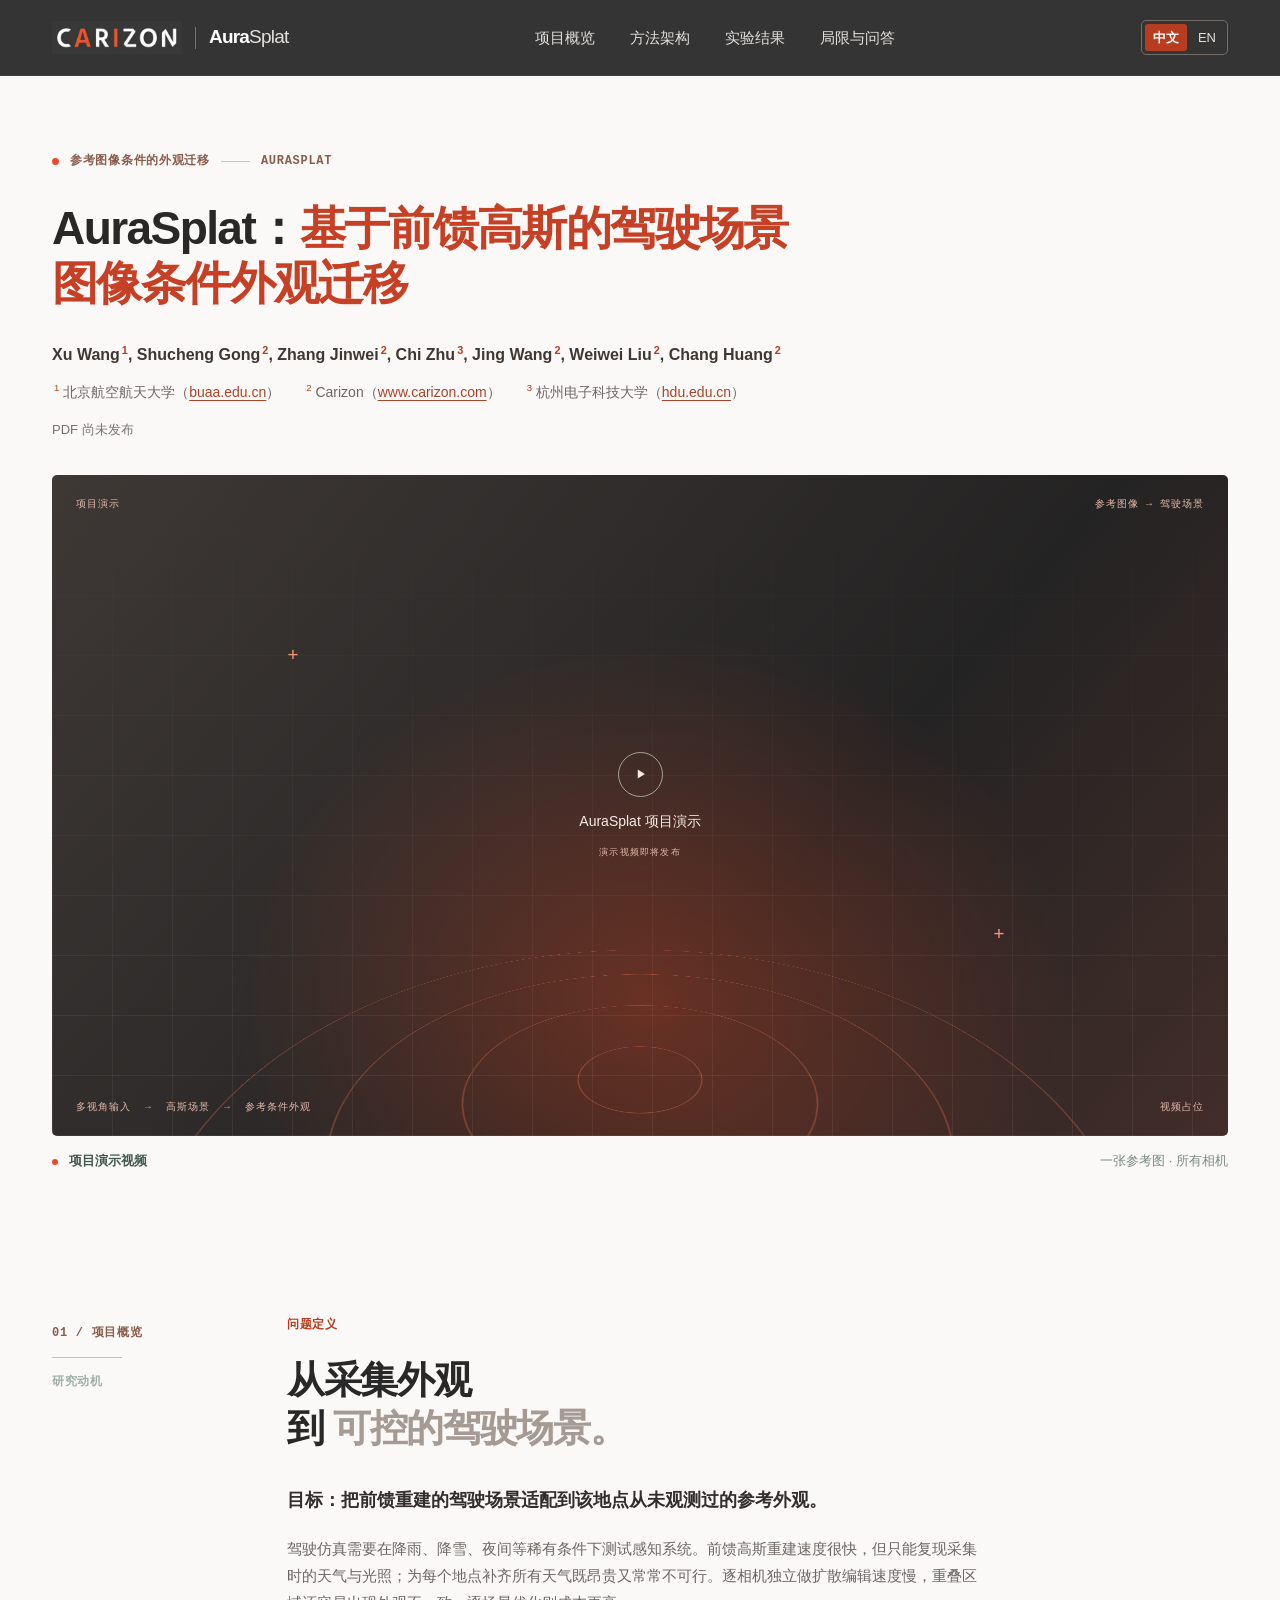
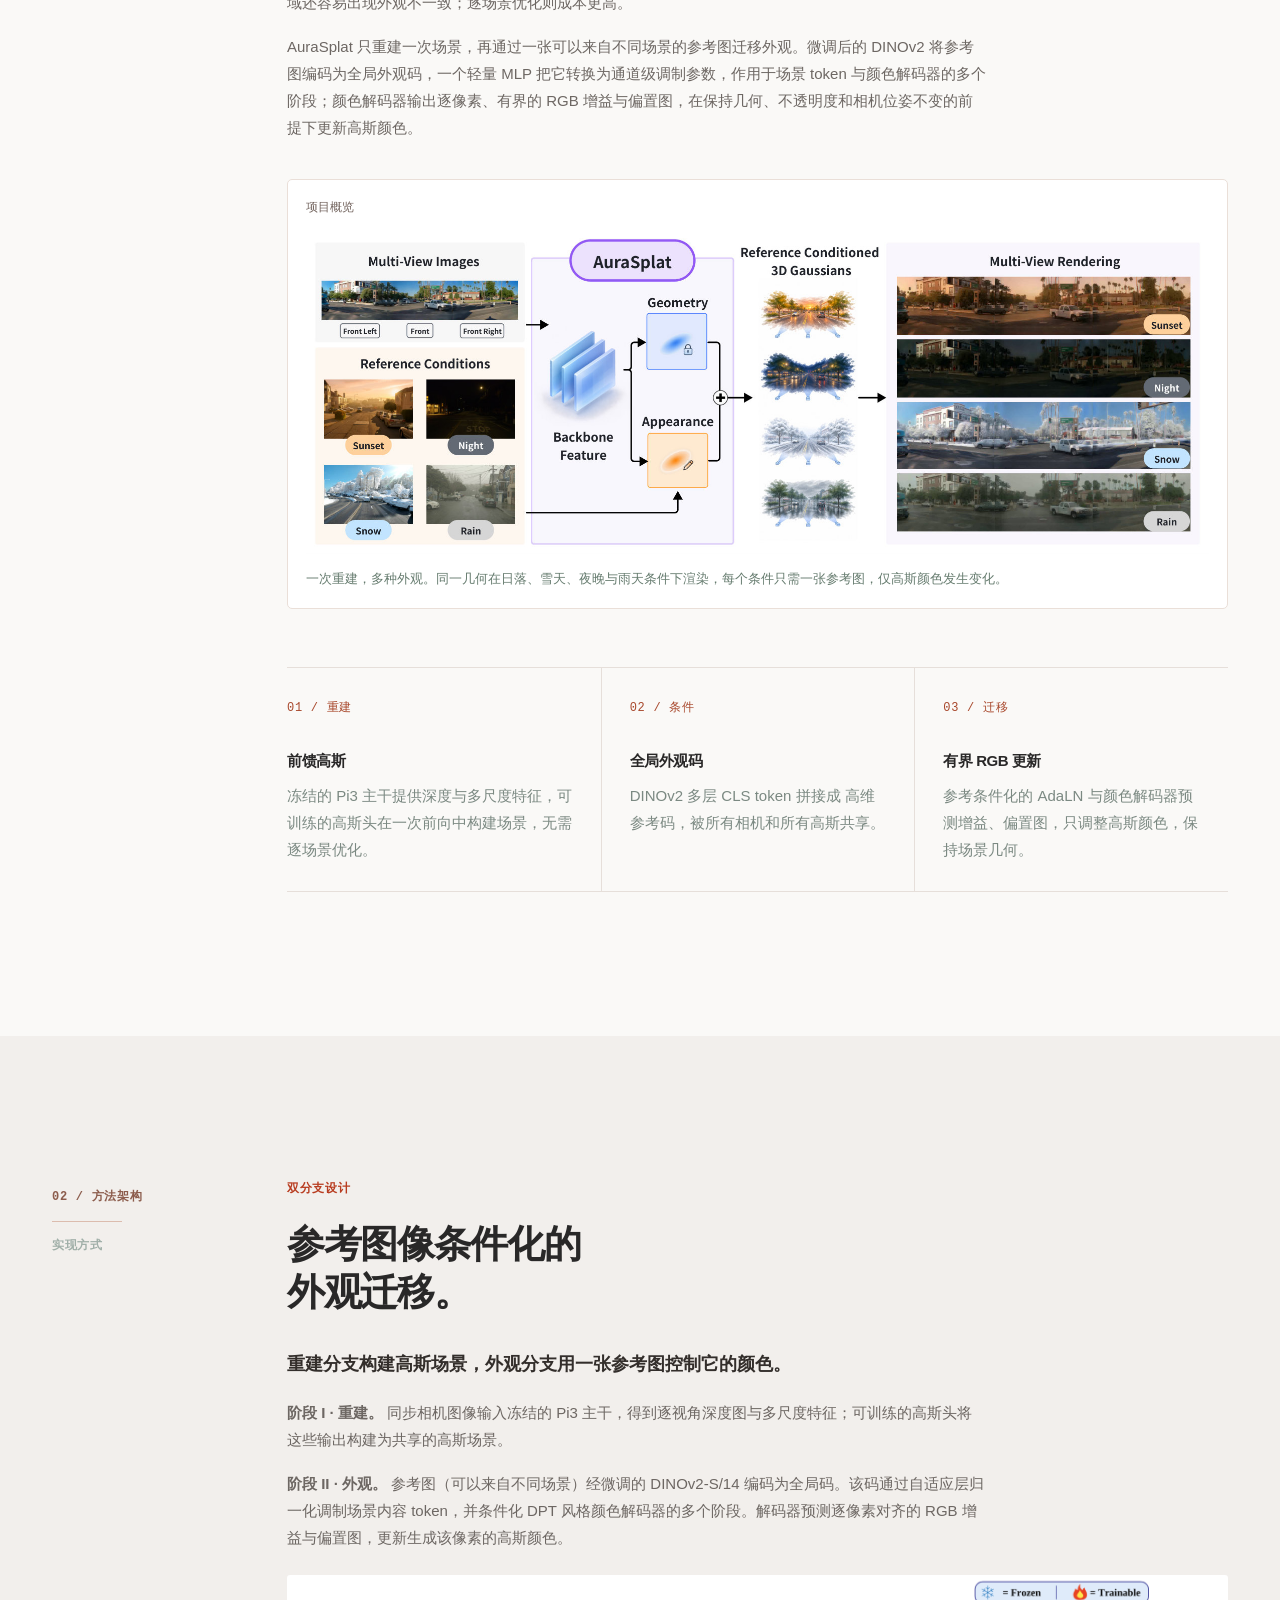
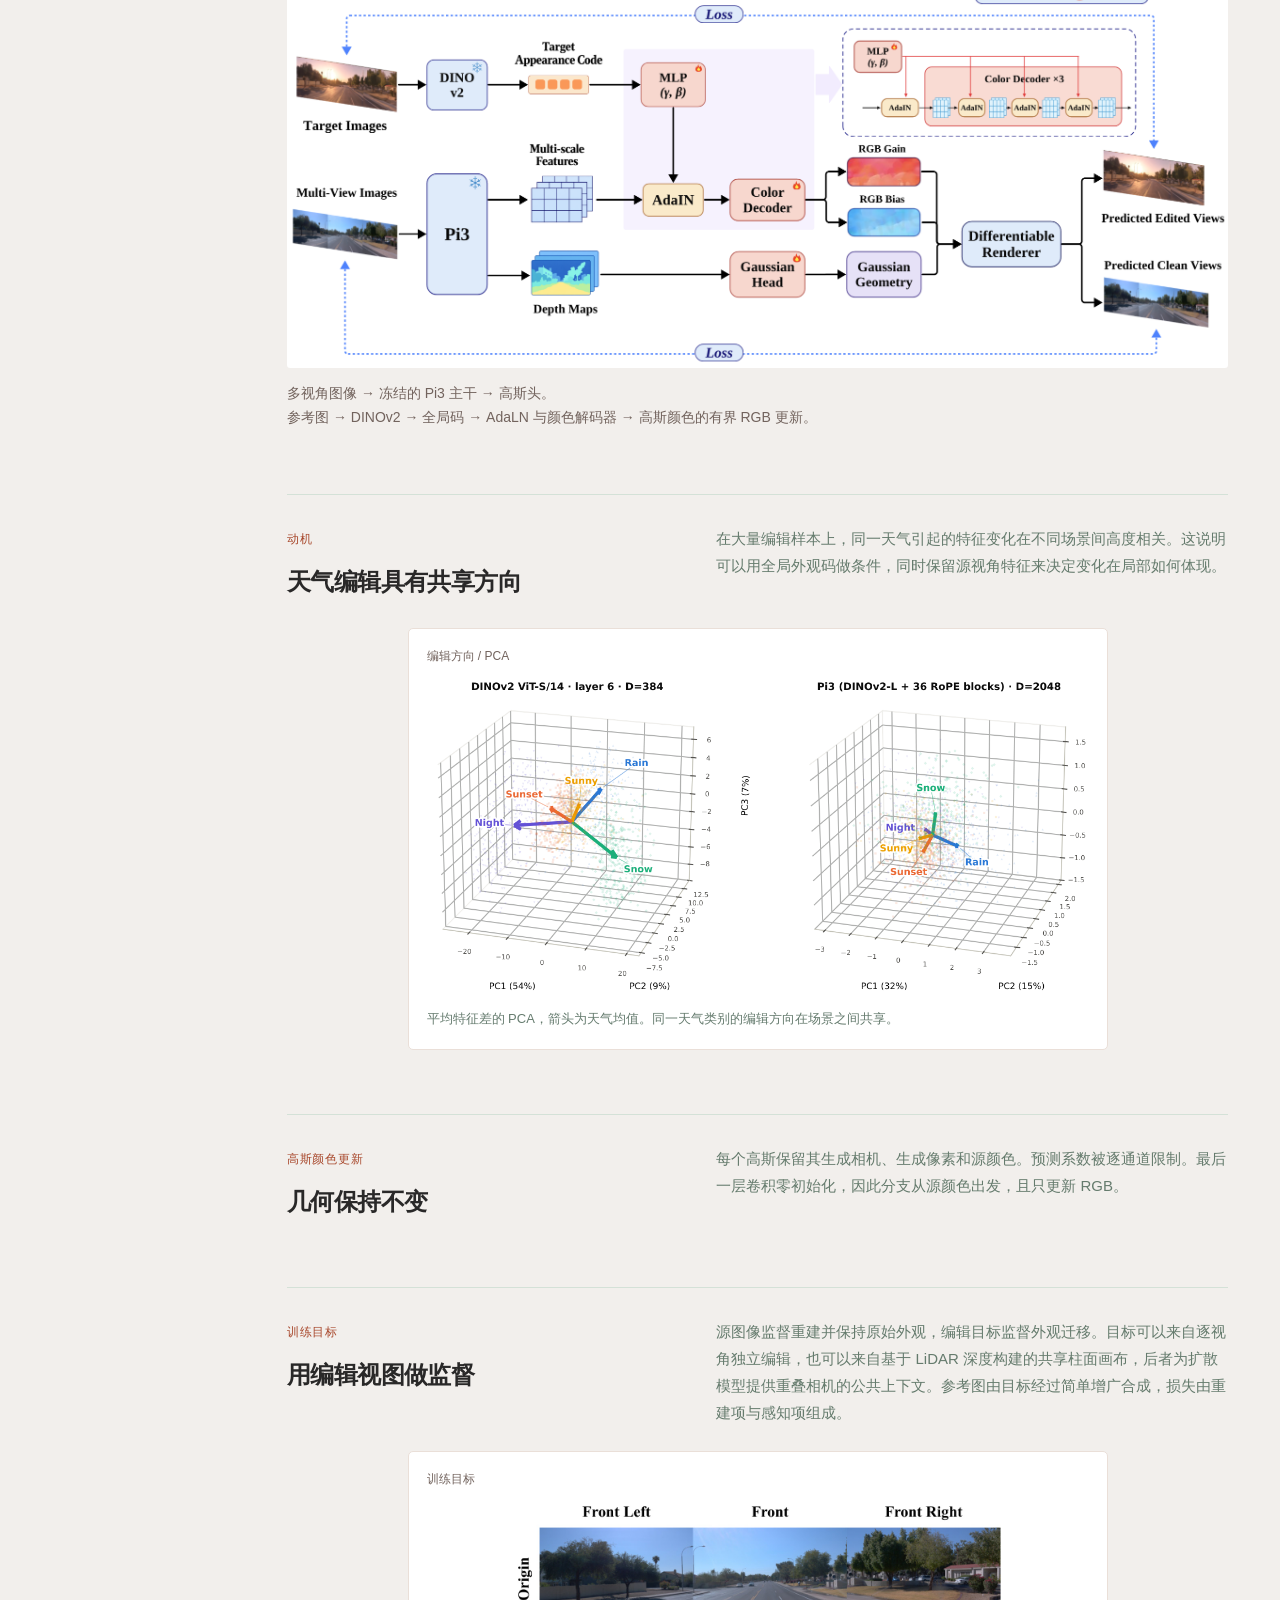
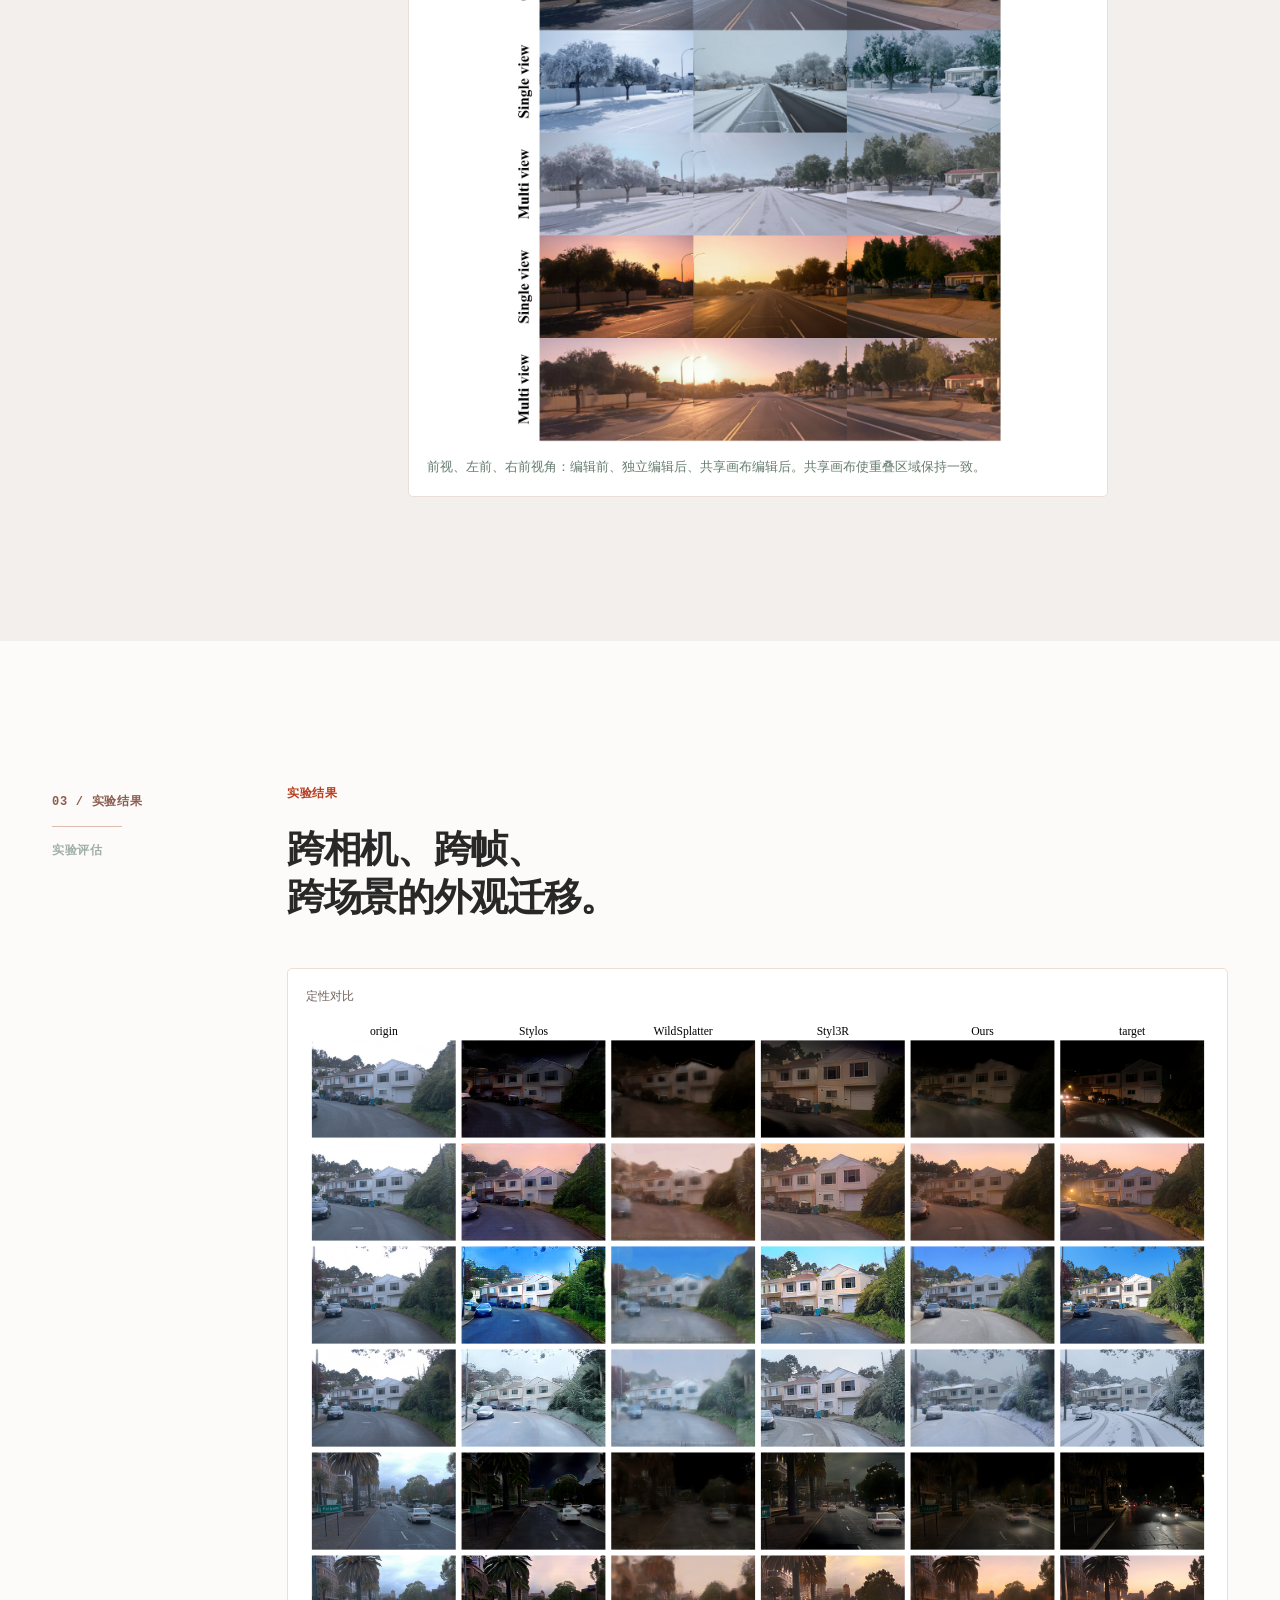
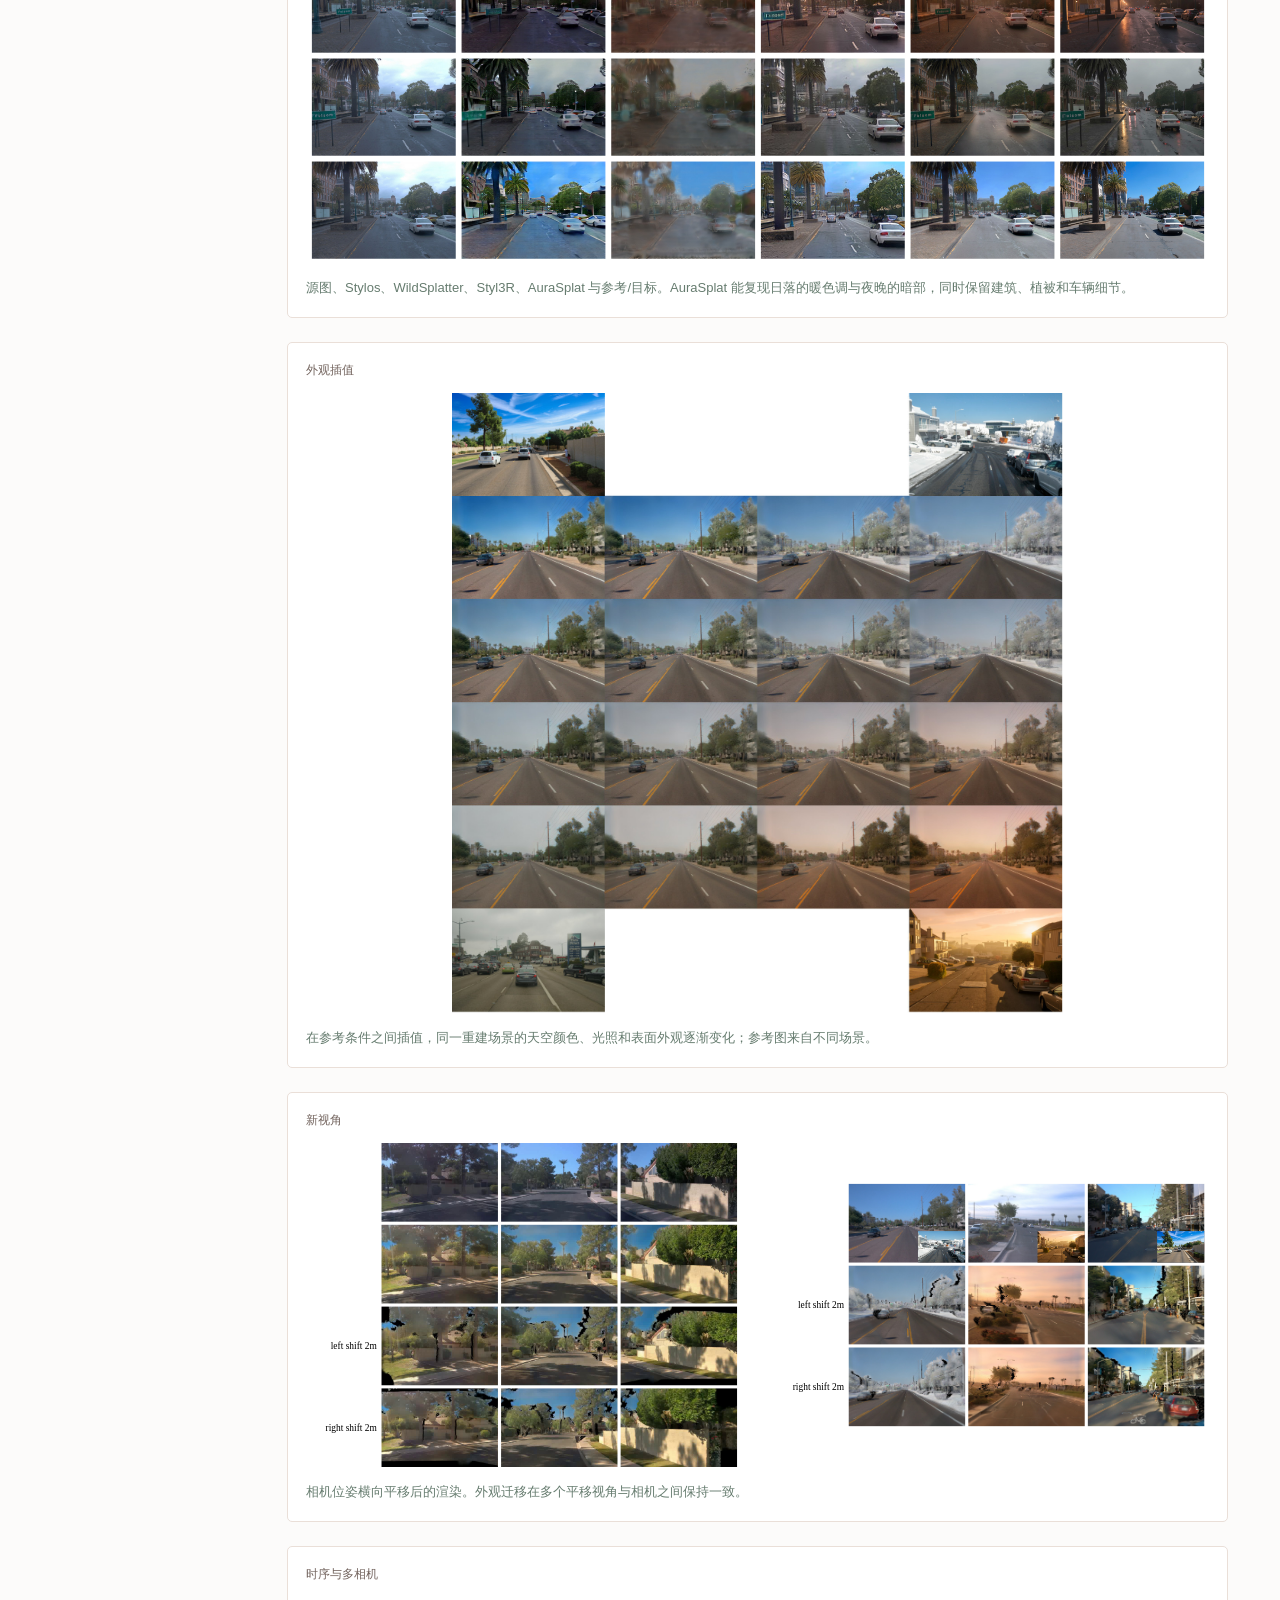
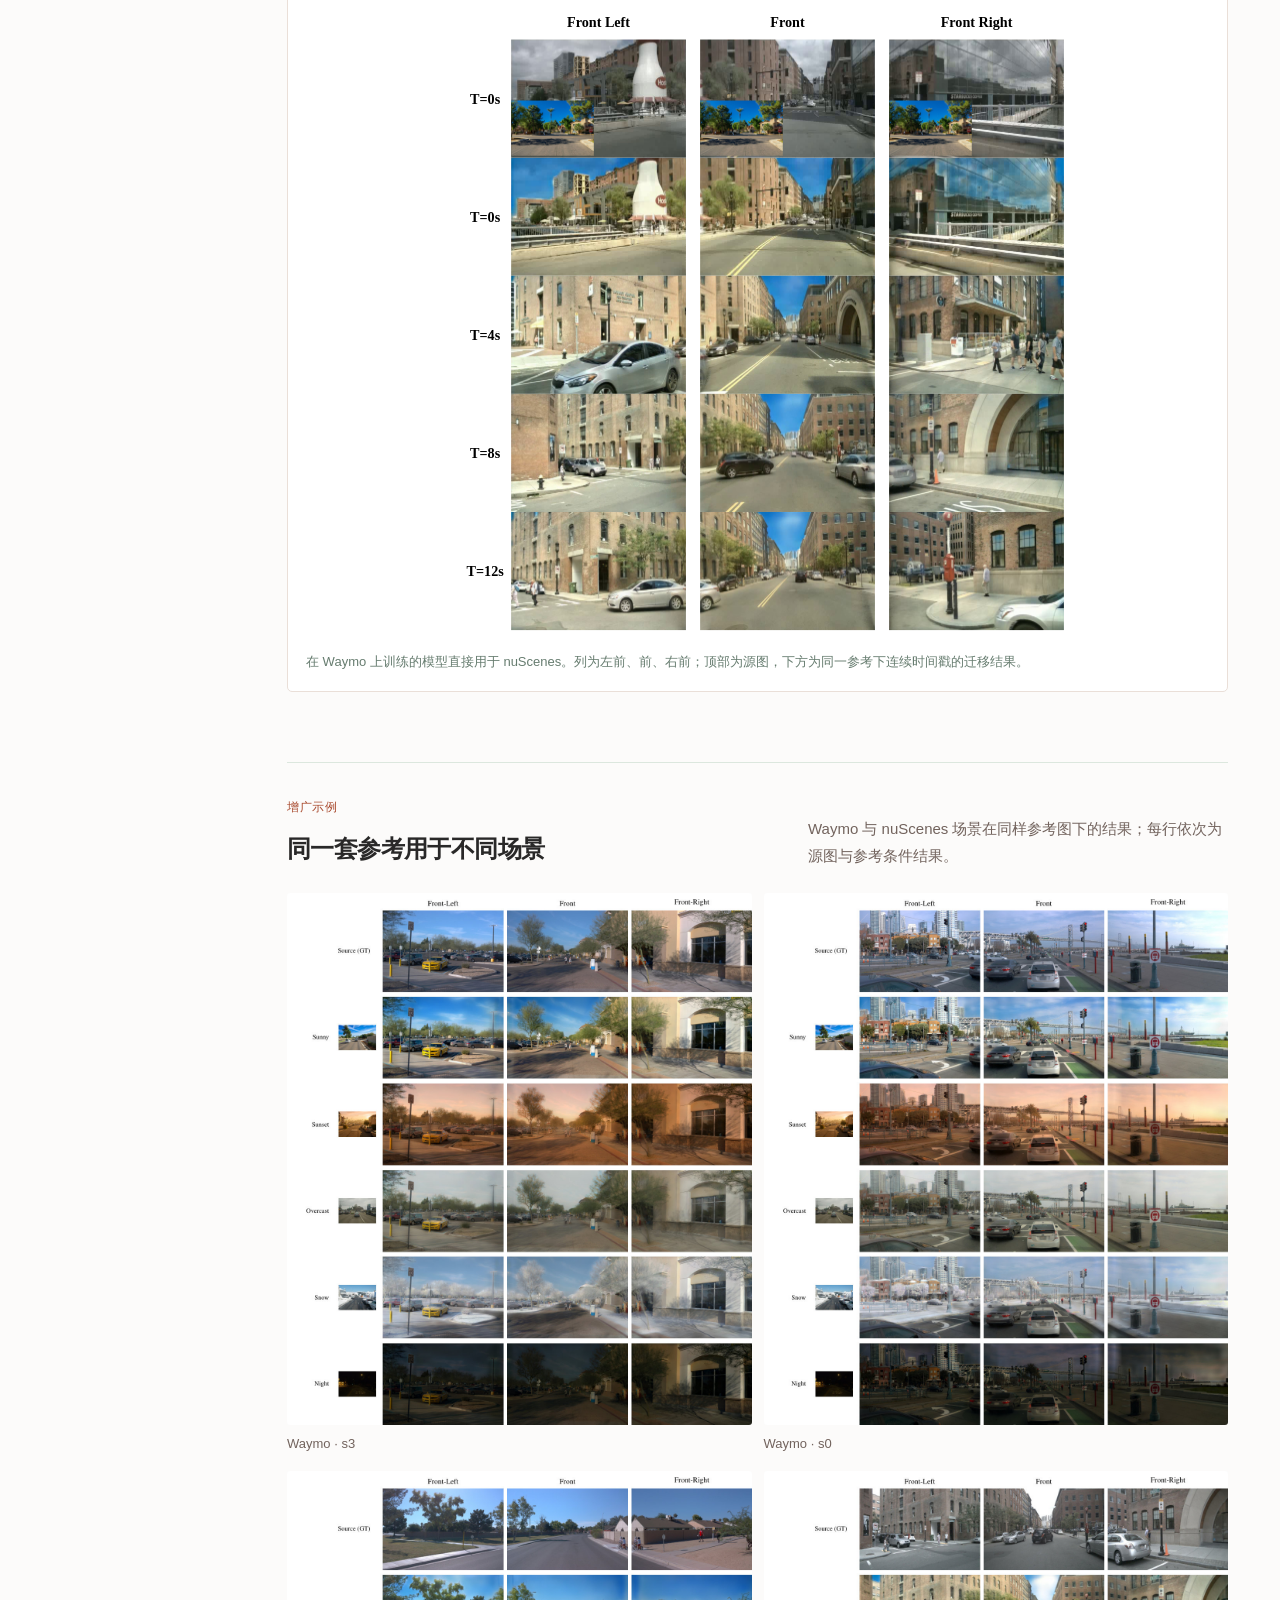
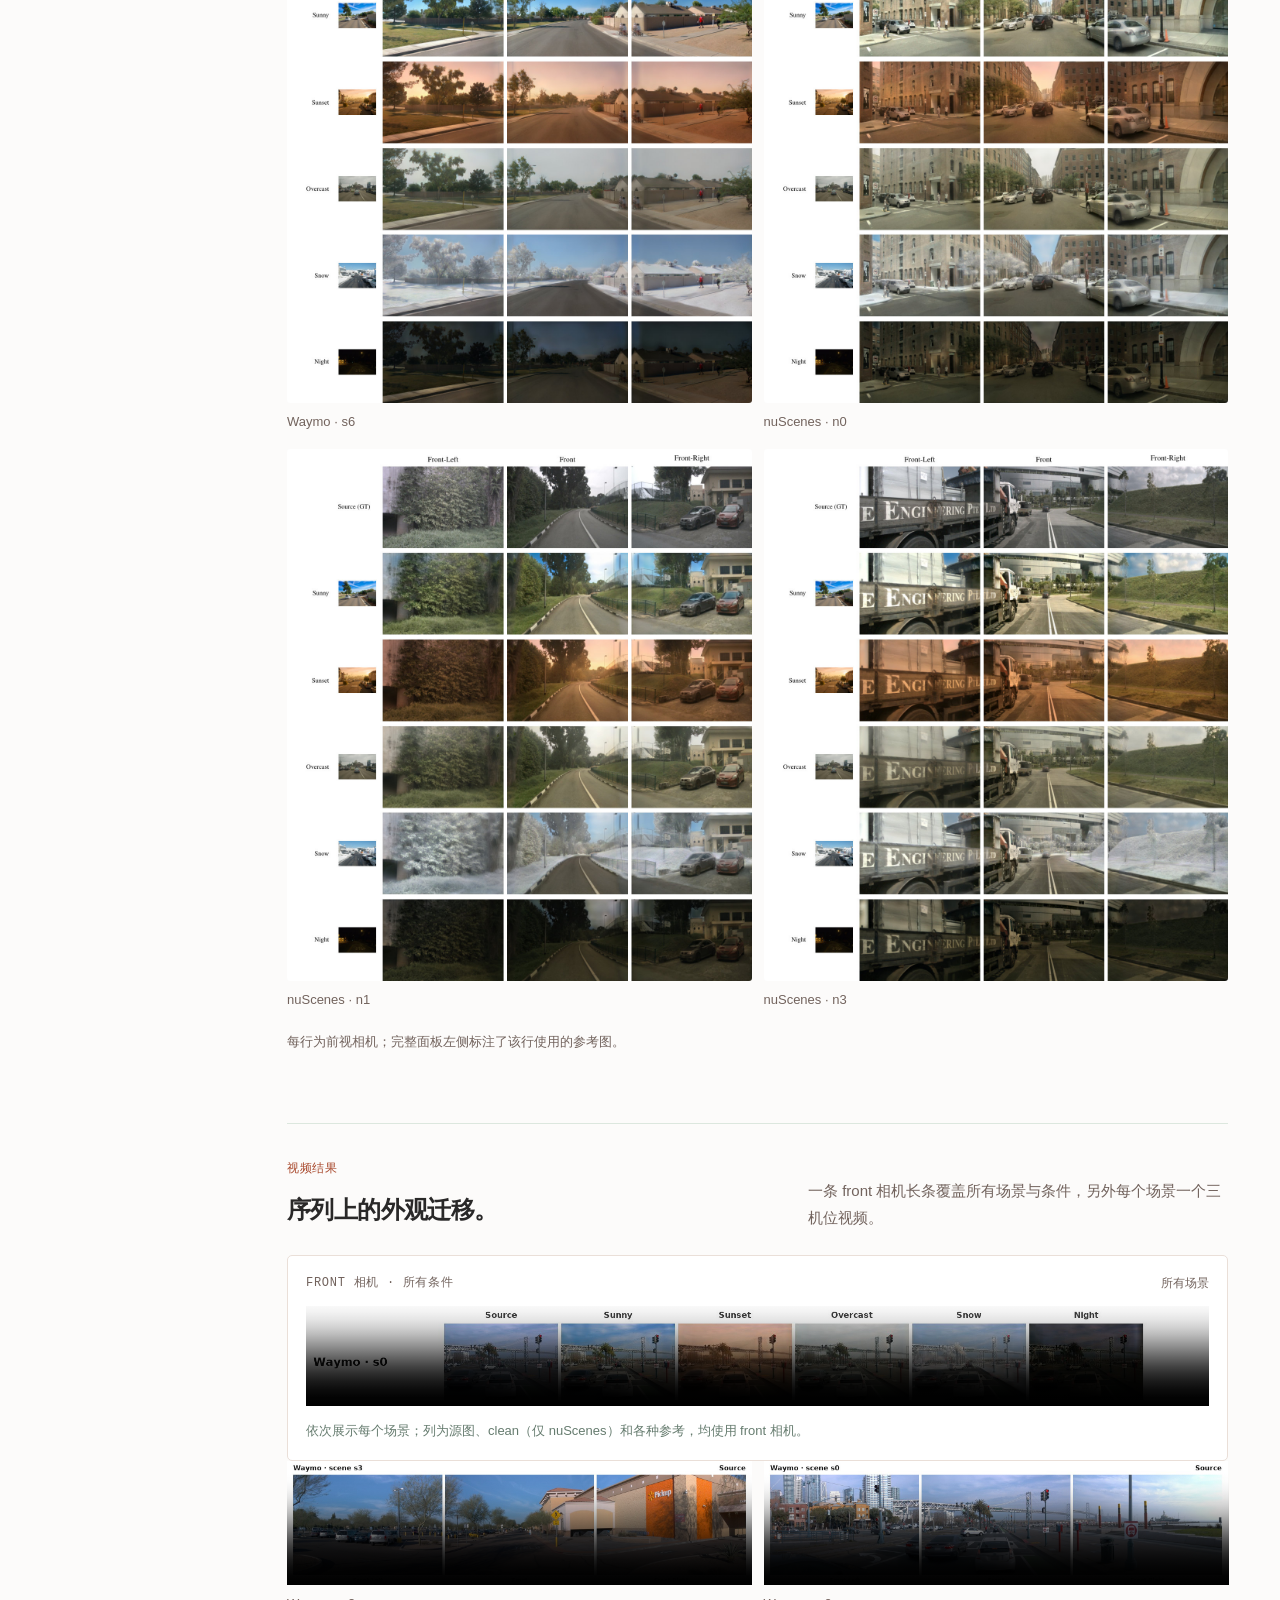
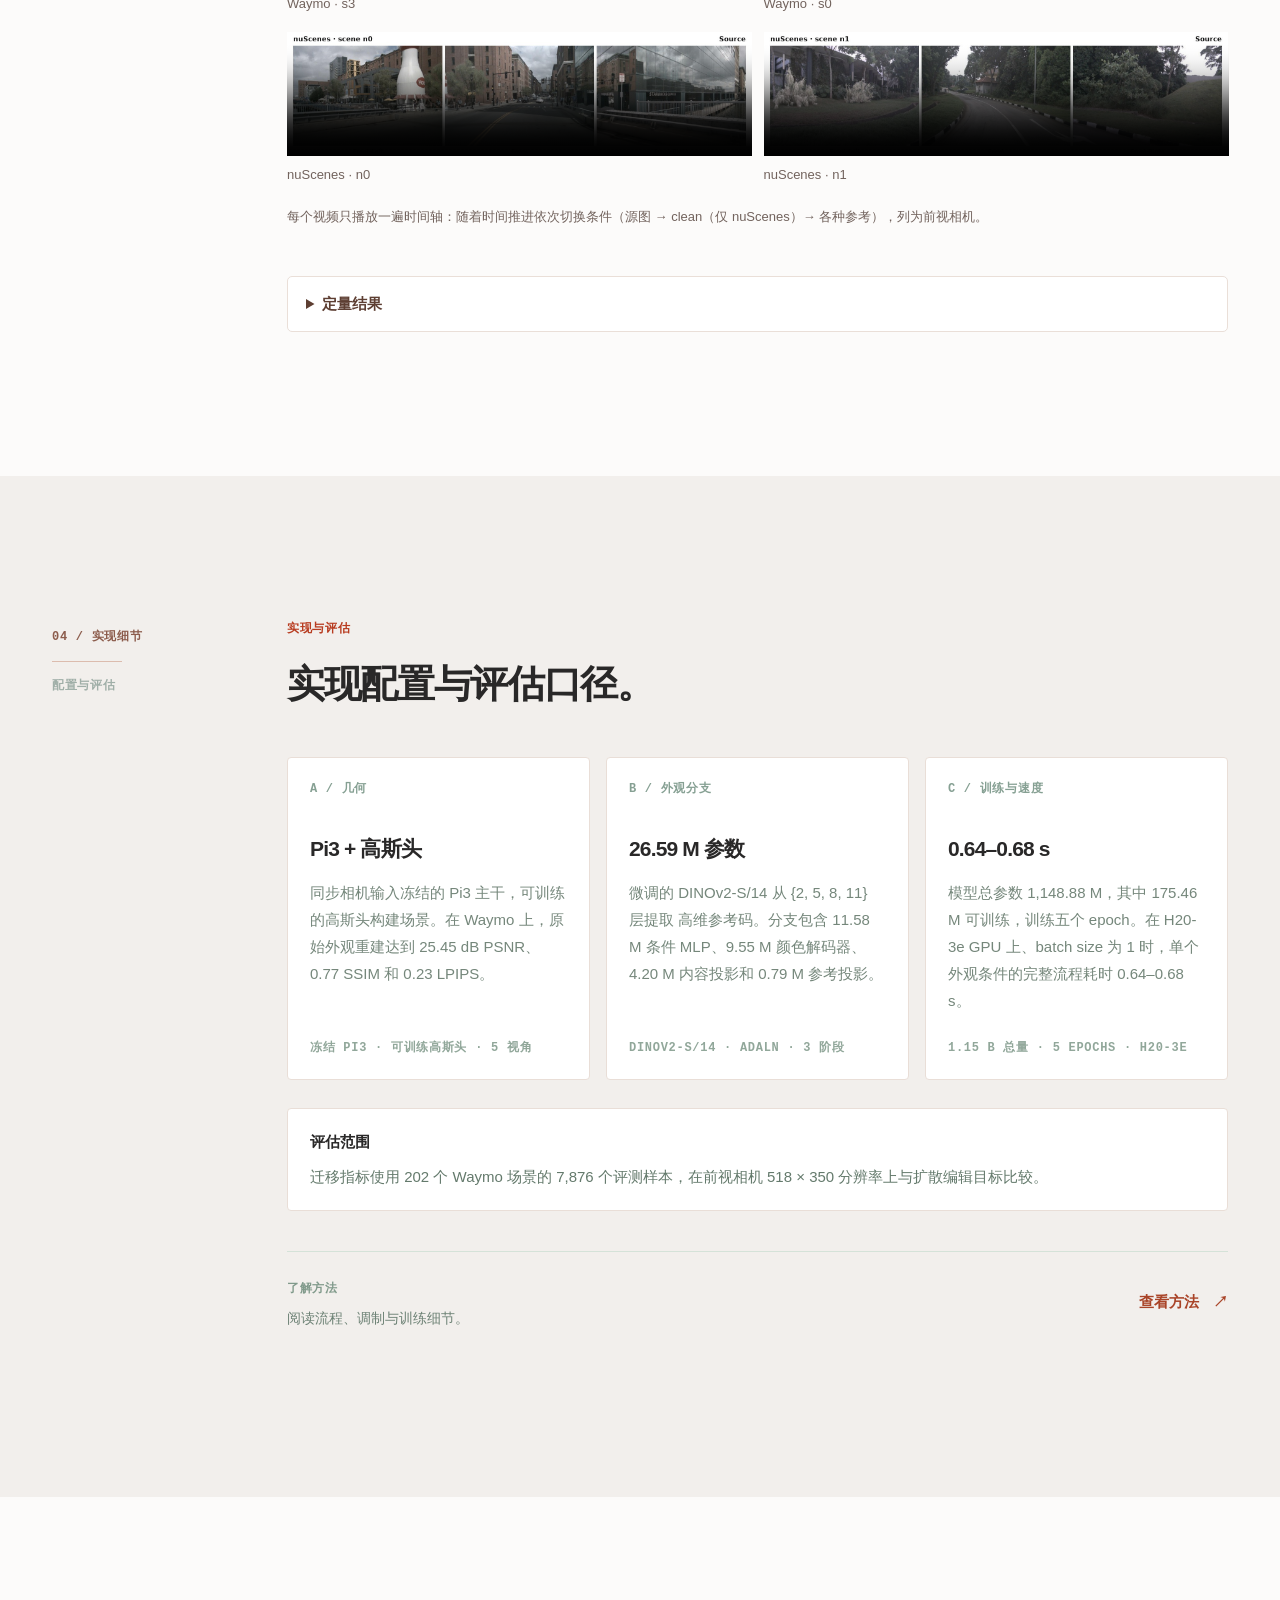
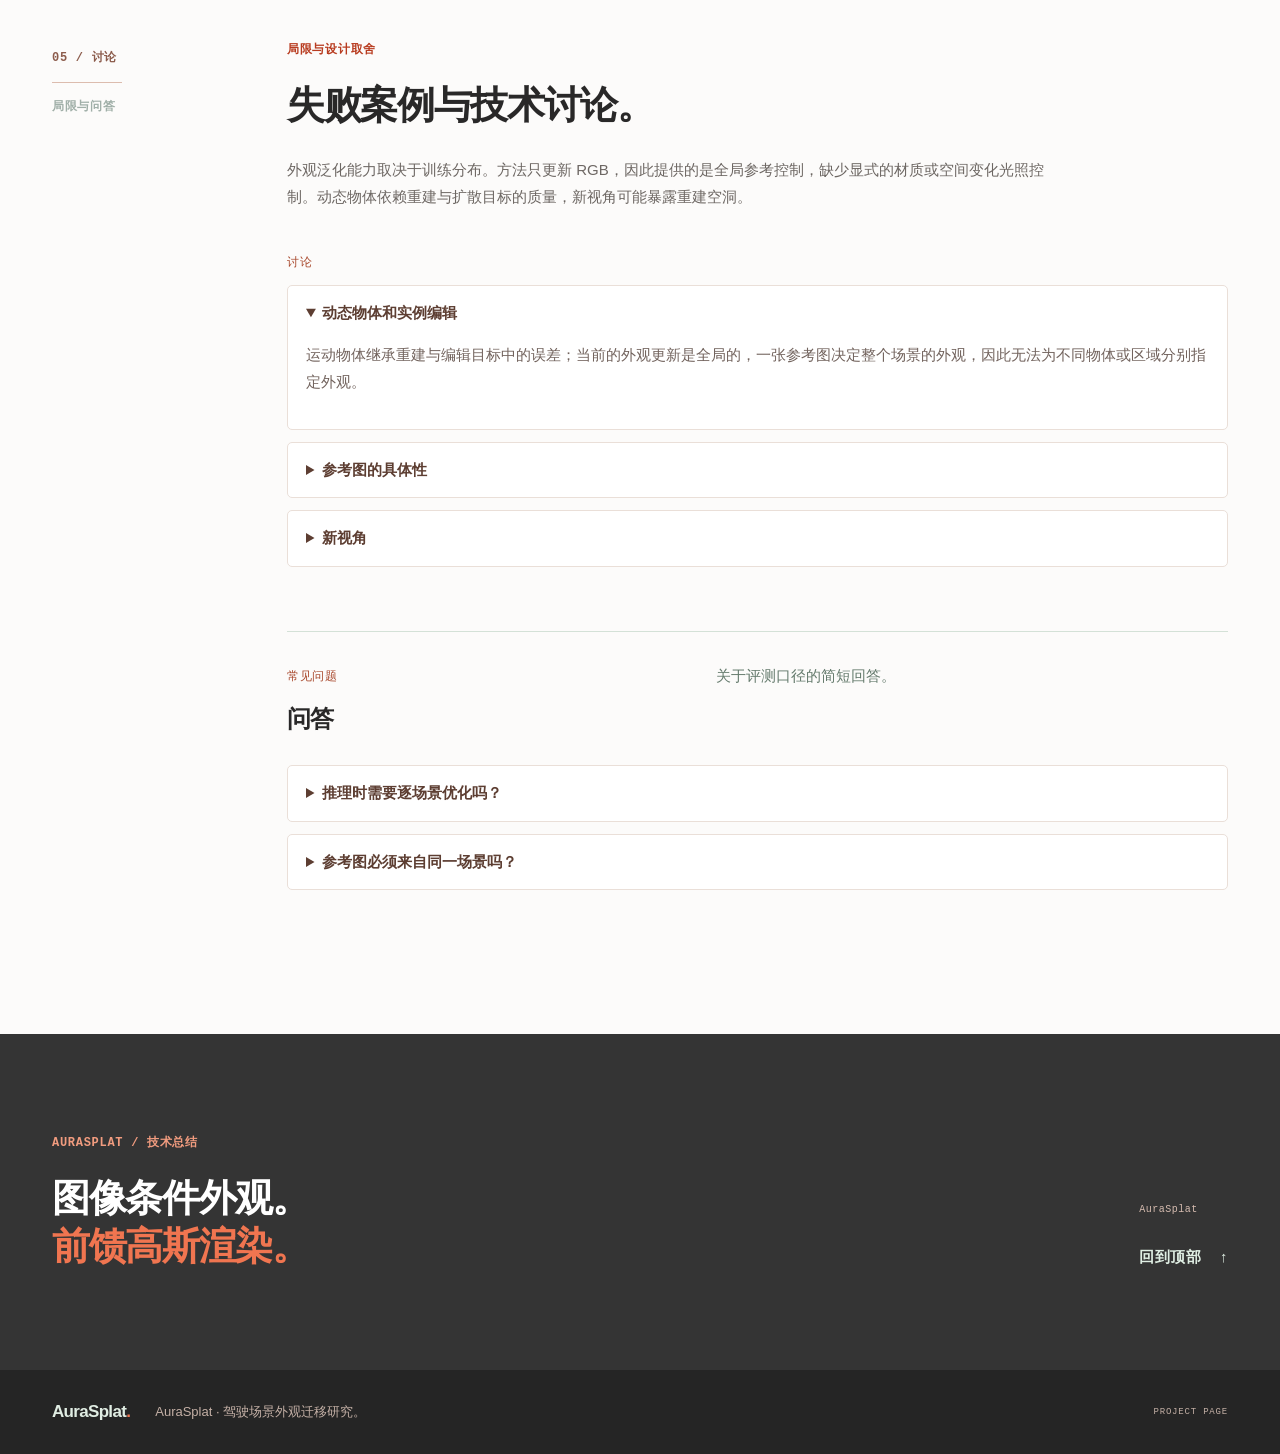
==== commit 21de29d7: "Improve layout and restore demo placeholder Co-Authored-By: Claude Code <noreply@anthropic.com>" ====
--- a/index-zh.html
+++ b/index-zh.html
@@ -9,9 +9,9 @@
   <meta property="og:description" content="一张参考图像即可控制前馈高斯重建在相机与时间上的外观。">
   <meta property="og:image" content="https://carizon-gaia.github.io/aurasplat/assets/figures/hero.jpg">
   <title>AuraSplat：基于前馈高斯的驾驶场景图像条件外观迁移</title>
-  <link rel="stylesheet" href="./styles.css?v=20261123-aurasplat">
-  <script src="./media.js?v=20261123-aurasplat" defer></script>
-  <script src="./site.js?v=20261123-aurasplat" defer></script>
+  <link rel="stylesheet" href="./styles.css?v=20261124-aurasplat-layout">
+  <script src="./media.js?v=20261124-aurasplat-layout" defer></script>
+  <script src="./site.js?v=20261124-aurasplat-layout" defer></script>
 </head>
 <body>
   <a class="skip-link" href="#main">跳到正文</a>
@@ -48,17 +48,17 @@
         </div>
         <div class="hero-actions"><a class="button button-dark" href="#method">方法 <span aria-hidden="true">↗</span></a><a class="button button-outline" href="#results">结果 <span aria-hidden="true">↓</span></a></div>
       </div> -->
-      <!-- <div class="hero-media" data-media-slot="hero" data-media-label="AuraSplat 概览" data-media-aspect="wide">
+      <div class="hero-media" data-media-slot="hero" data-media-label="AuraSplat 项目演示视频" data-media-aspect="wide">
         <div class="hero-media-inner">
           <div class="hero-grid" aria-hidden="true"></div>
           <div class="hero-rings" aria-hidden="true"><span></span><span></span><span></span><span></span></div>
           <div class="hero-cross hero-cross-one" aria-hidden="true">+</div><div class="hero-cross hero-cross-two" aria-hidden="true">+</div>
-          <div class="hero-media-top"><span>项目概览 / 01</span><span>参考图像 → 驾驶场景</span></div>
-          <div class="hero-media-center"><span class="play-outline" aria-hidden="true">◎</span><strong>AuraSplat 概览</strong><span>示意图占位</span></div>
-          <div class="hero-media-bottom"><span>多视角输入 <b>→</b> 高斯场景 <b>→</b> 参考条件外观</span><span>论文插图</span></div>
-        </div>
-      </div> -->
-      <!-- <p class="media-caption"><span><span class="caption-dot"></span> 参考图像条件的外观迁移</span><span>一张参考图 · 所有相机</span></p> -->
+          <div class="hero-media-top"><span>项目演示</span><span>参考图像 → 驾驶场景</span></div>
+          <div class="hero-media-center"><span class="play-outline" aria-hidden="true">▶</span><strong>AuraSplat 项目演示</strong><span>演示视频即将发布</span></div>
+          <div class="hero-media-bottom"><span>多视角输入 <b>→</b> 高斯场景 <b>→</b> 参考条件外观</span><span>视频占位</span></div>
+        </div>
+      </div>
+      <p class="media-caption"><span><span class="caption-dot"></span> 项目演示视频</span><span>一张参考图 · 所有相机</span></p>
     </section>
 
     <section class="section intro-section" id="overview" aria-labelledby="overview-title">
--- a/styles.css
+++ b/styles.css
@@ -8,10 +8,10 @@
 /* Technical content: restrained typography and readable implementation details. */
 .hero h1.technical-hero-title{font-size:clamp(45px,5.2vw,78px);letter-spacing:-.055em;line-height:1.2}
 .technical-section{margin-top:64px;padding-top:30px;border-top:1px solid #d4e1d7}
-.technical-section-header{display:flex;justify-content:space-between;align-items:flex-end;gap:30px;margin-bottom:25px}
+.technical-section-header{display:grid;grid-template-columns:minmax(0,.85fr) minmax(0,1.15fr);align-items:start;gap:clamp(24px,4vw,56px);margin-bottom:25px}
 .tech-kicker{font:10px var(--mono);letter-spacing:.1em;color:#4c7a65}
 .technical-section-header h3{font-size:25px;letter-spacing:-.035em;margin:12px 0 0}
-.technical-section-header>p{max-width:280px;color:#657b6d;font-size:12px;line-height:1.8;margin:0}
+.technical-section-header>p{max-width:65ch;color:#657b6d;font-size:15px;line-height:1.8;margin:0}
 .technical-section code,.scope-note code{font-family:var(--mono);font-size:.94em;color:#31594a;overflow-wrap:anywhere}
 .tensor-table-wrap{overflow-x:auto;border:1px solid #dbe6dd;border-radius:4px;background:#f8faf7}
 .tensor-table-wrap:focus-visible{outline:3px solid #5aa494;outline-offset:3px}
@@ -128,7 +128,7 @@
 .hero-en,.intro-copy .lead{font-size:18px}
 .project-authors{font-size:16px}
 .hero-description p:last-child,.intro-copy p,.body-copy,.principles p,.method-details p,.tech-columns p,.inference-paths p,.spec-grid p,.faq-block details p,.paper-copy,.paper-heading>p,.scope-note p{font-size:15px;line-height:1.8}
-.project-affiliations,.heading-note,.technical-section-header>p,.technical-link p,.diagram-rail>p,.architecture-board>p,.formula-block p{font-size:14px}
+.project-affiliations,.heading-note,.technical-link p,.diagram-rail>p,.architecture-board>p,.formula-block p{font-size:14px}
 .button,.technical-link>a,.closing-right a,.paper-case summary,.faq-block summary,.method-details h3,.tech-columns h4,.inference-paths h4,.principles h3,.scope-note strong{font-size:15px}
 .board-header strong,.pipeline-node h3,.pipeline-output h3,.diagram-steps strong,.architecture-steps strong{font-size:14px;line-height:1.5;overflow-wrap:anywhere}
 .tensor-table{font-size:14px}.tensor-table thead th{font-size:13px}
@@ -176,6 +176,8 @@
 /* Match the demonstration video's 16:9 frame on desktop and mobile. */
 .hero-media{aspect-ratio:16/9;height:auto;min-height:0}
 .hero-media .media-element{aspect-ratio:16/9;height:auto}
+/* Avoid crowding the placeholder's message on narrow screens. */
+@media(max-width:600px){.hero-media-bottom{display:none}}
 /* Keep this font scale in sync with the cue measurement in site.js. */
 .hero-media video::cue{font-family:Arial,sans-serif;font-size:clamp(12px,1.4vw,24px)}
 
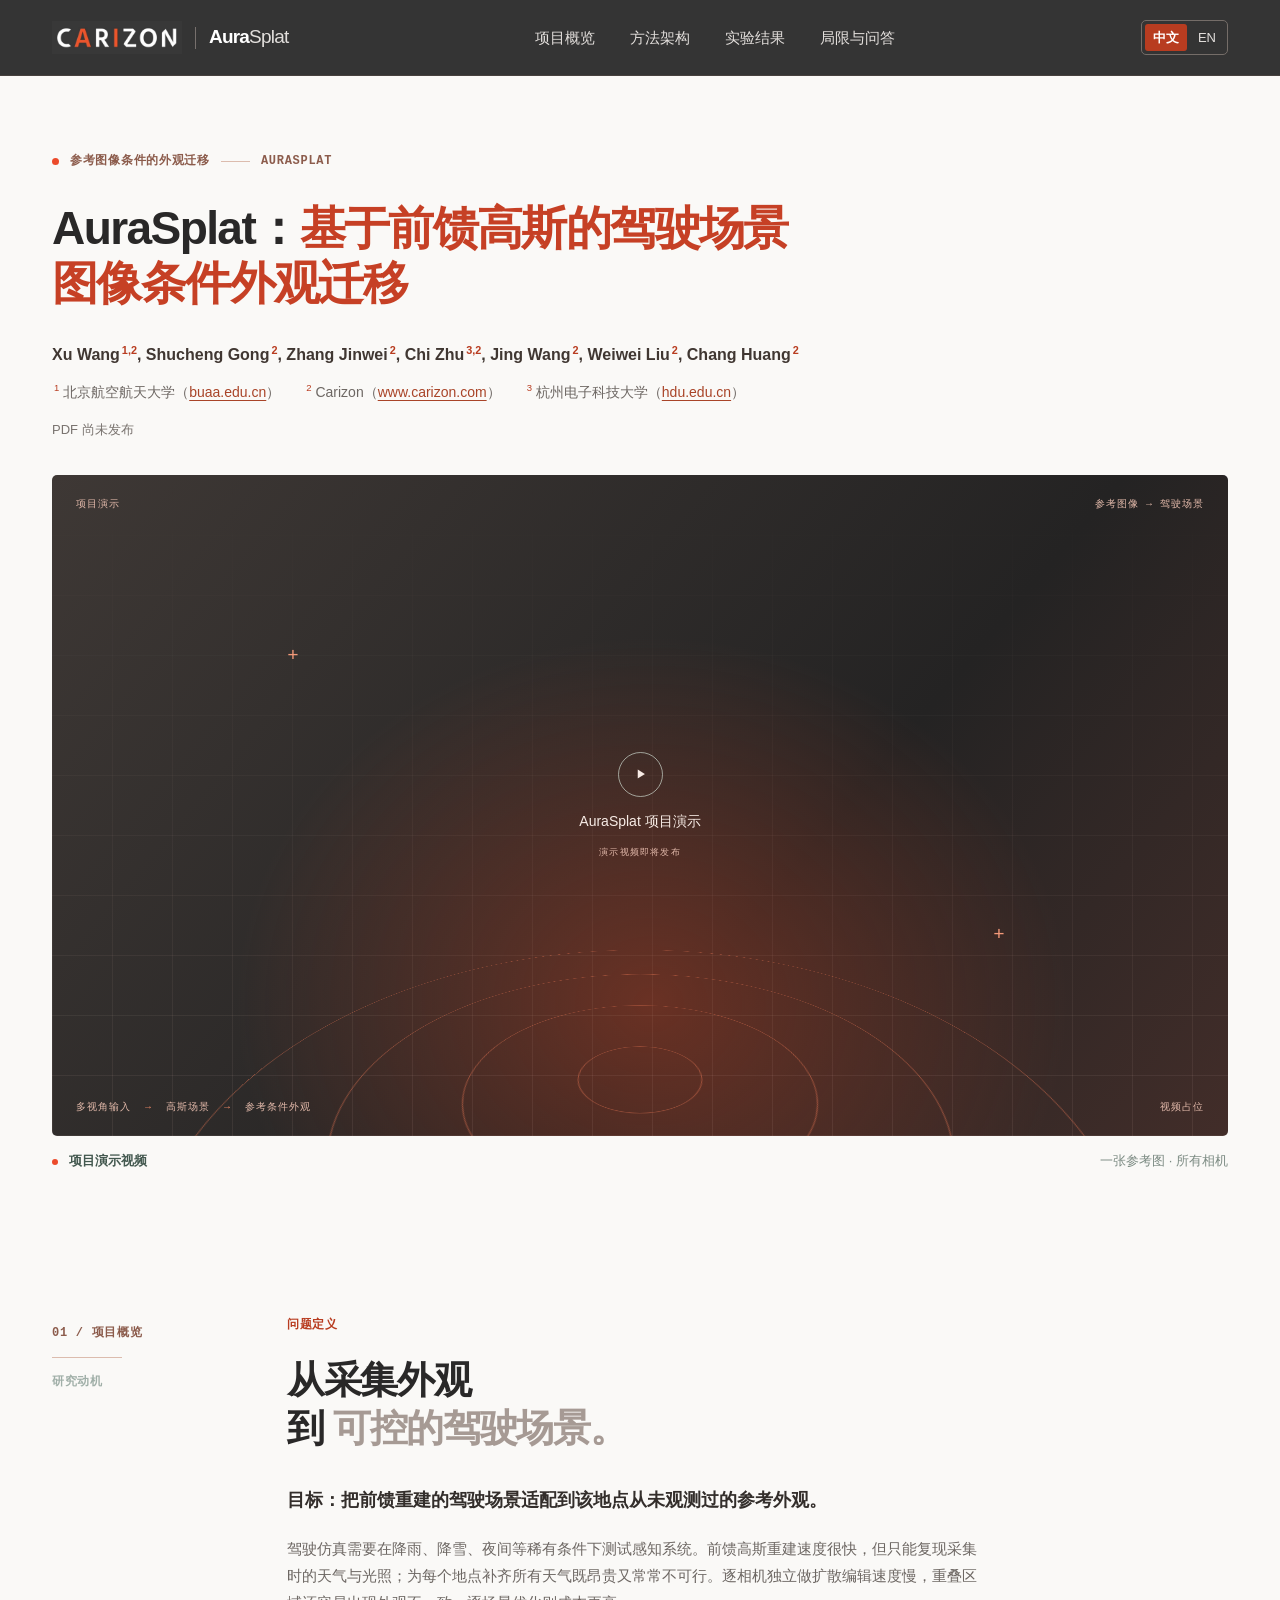
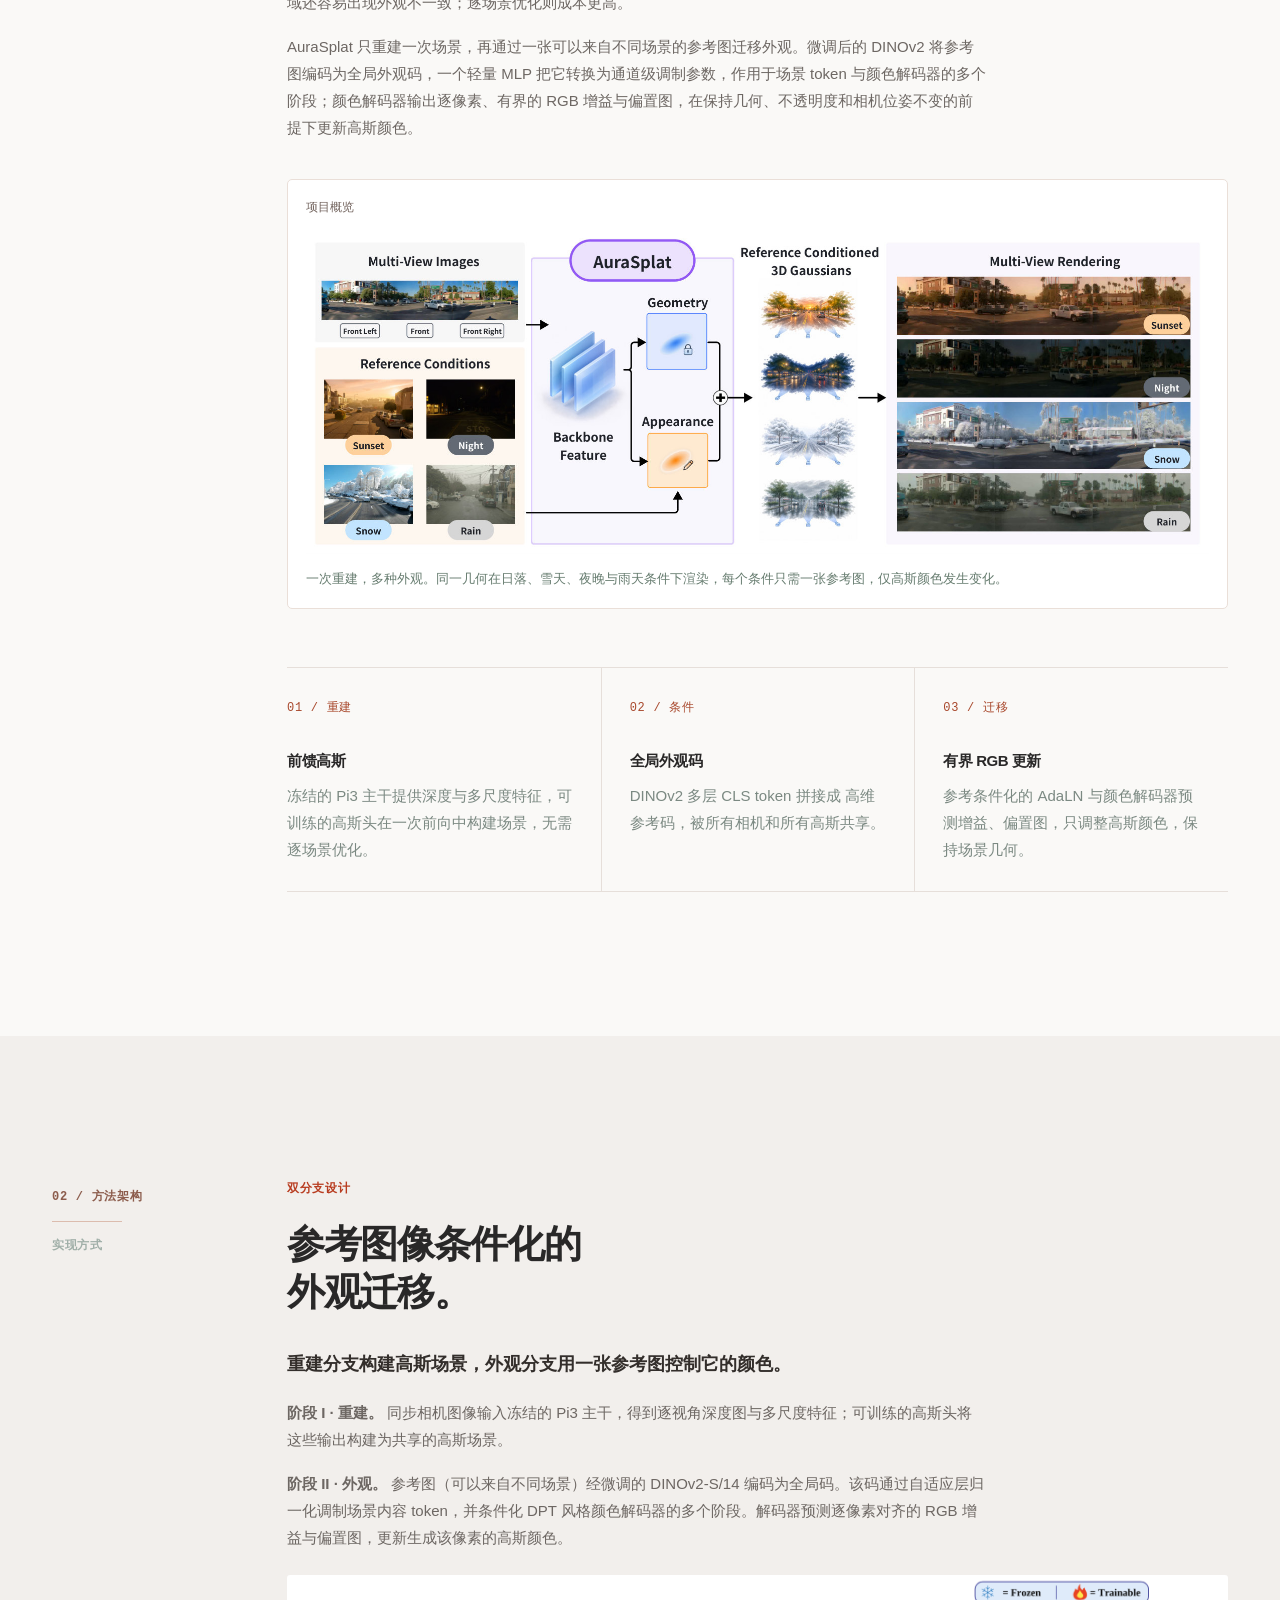
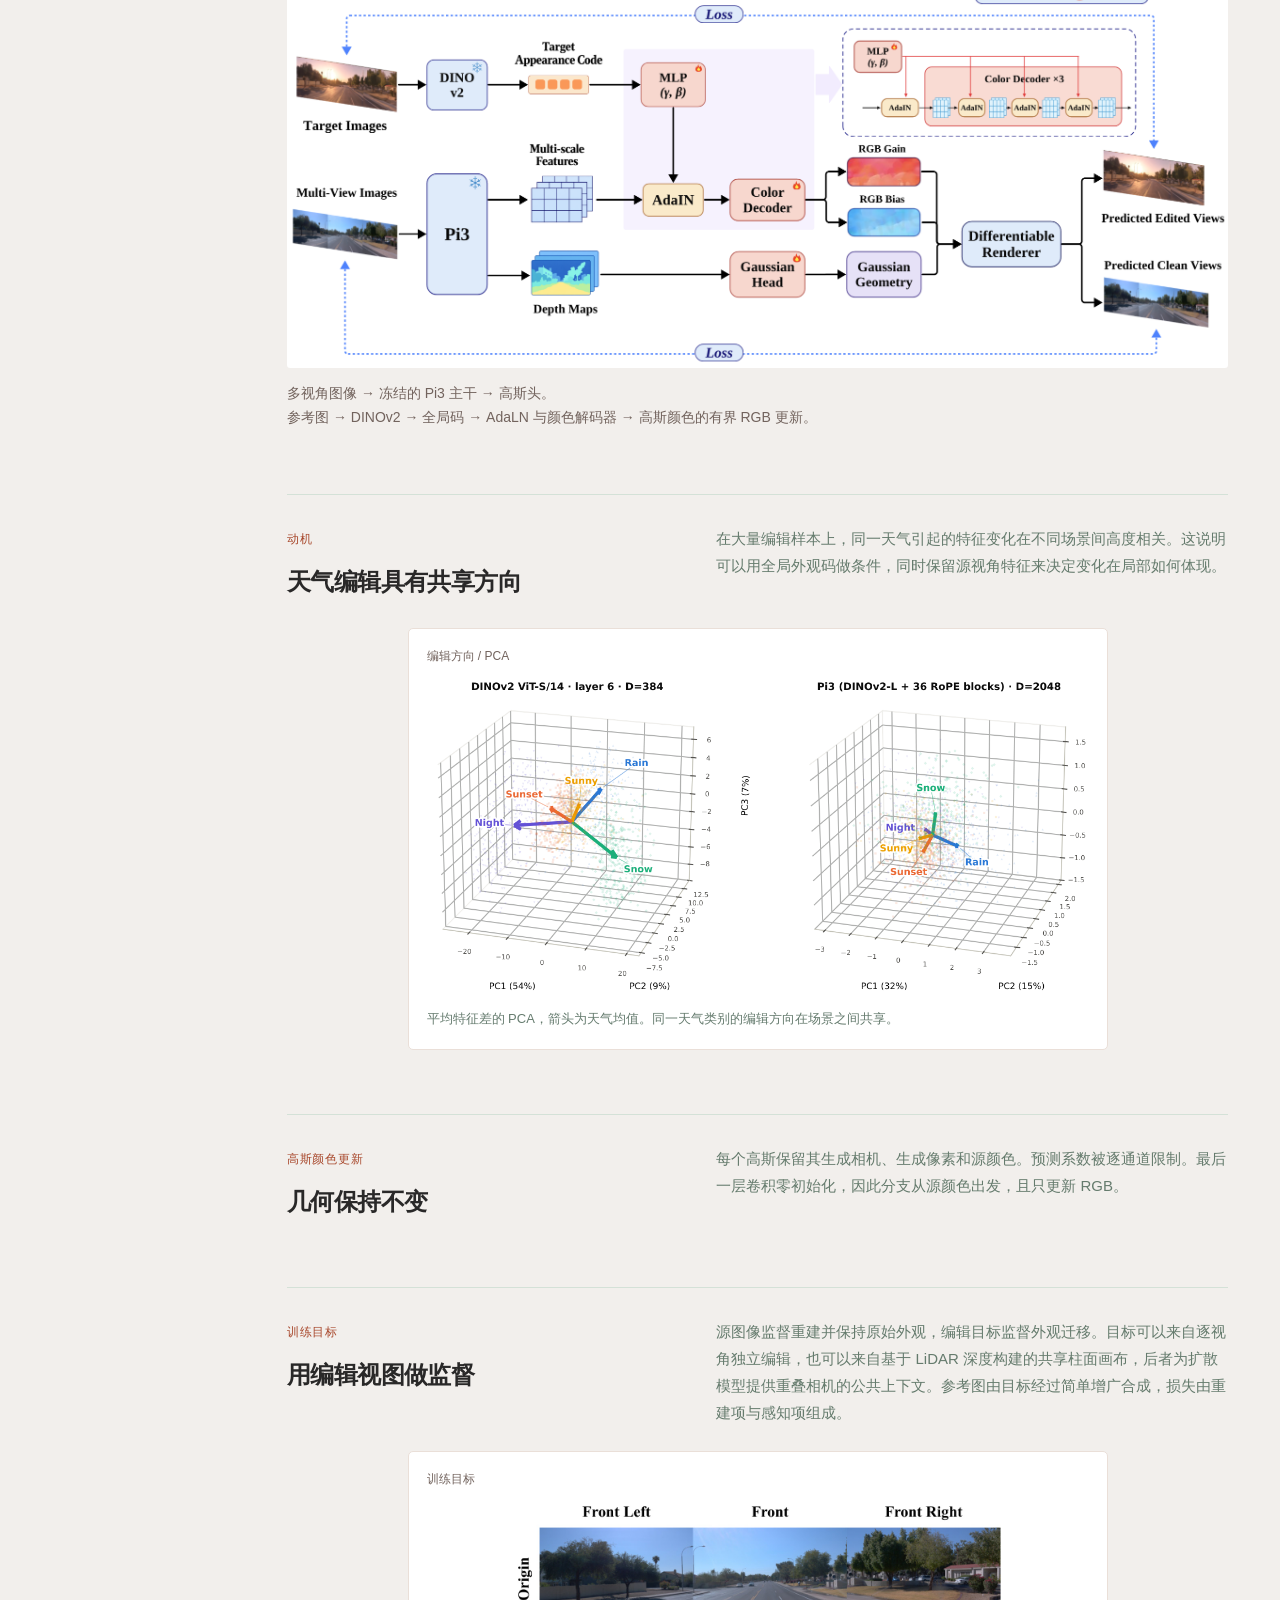
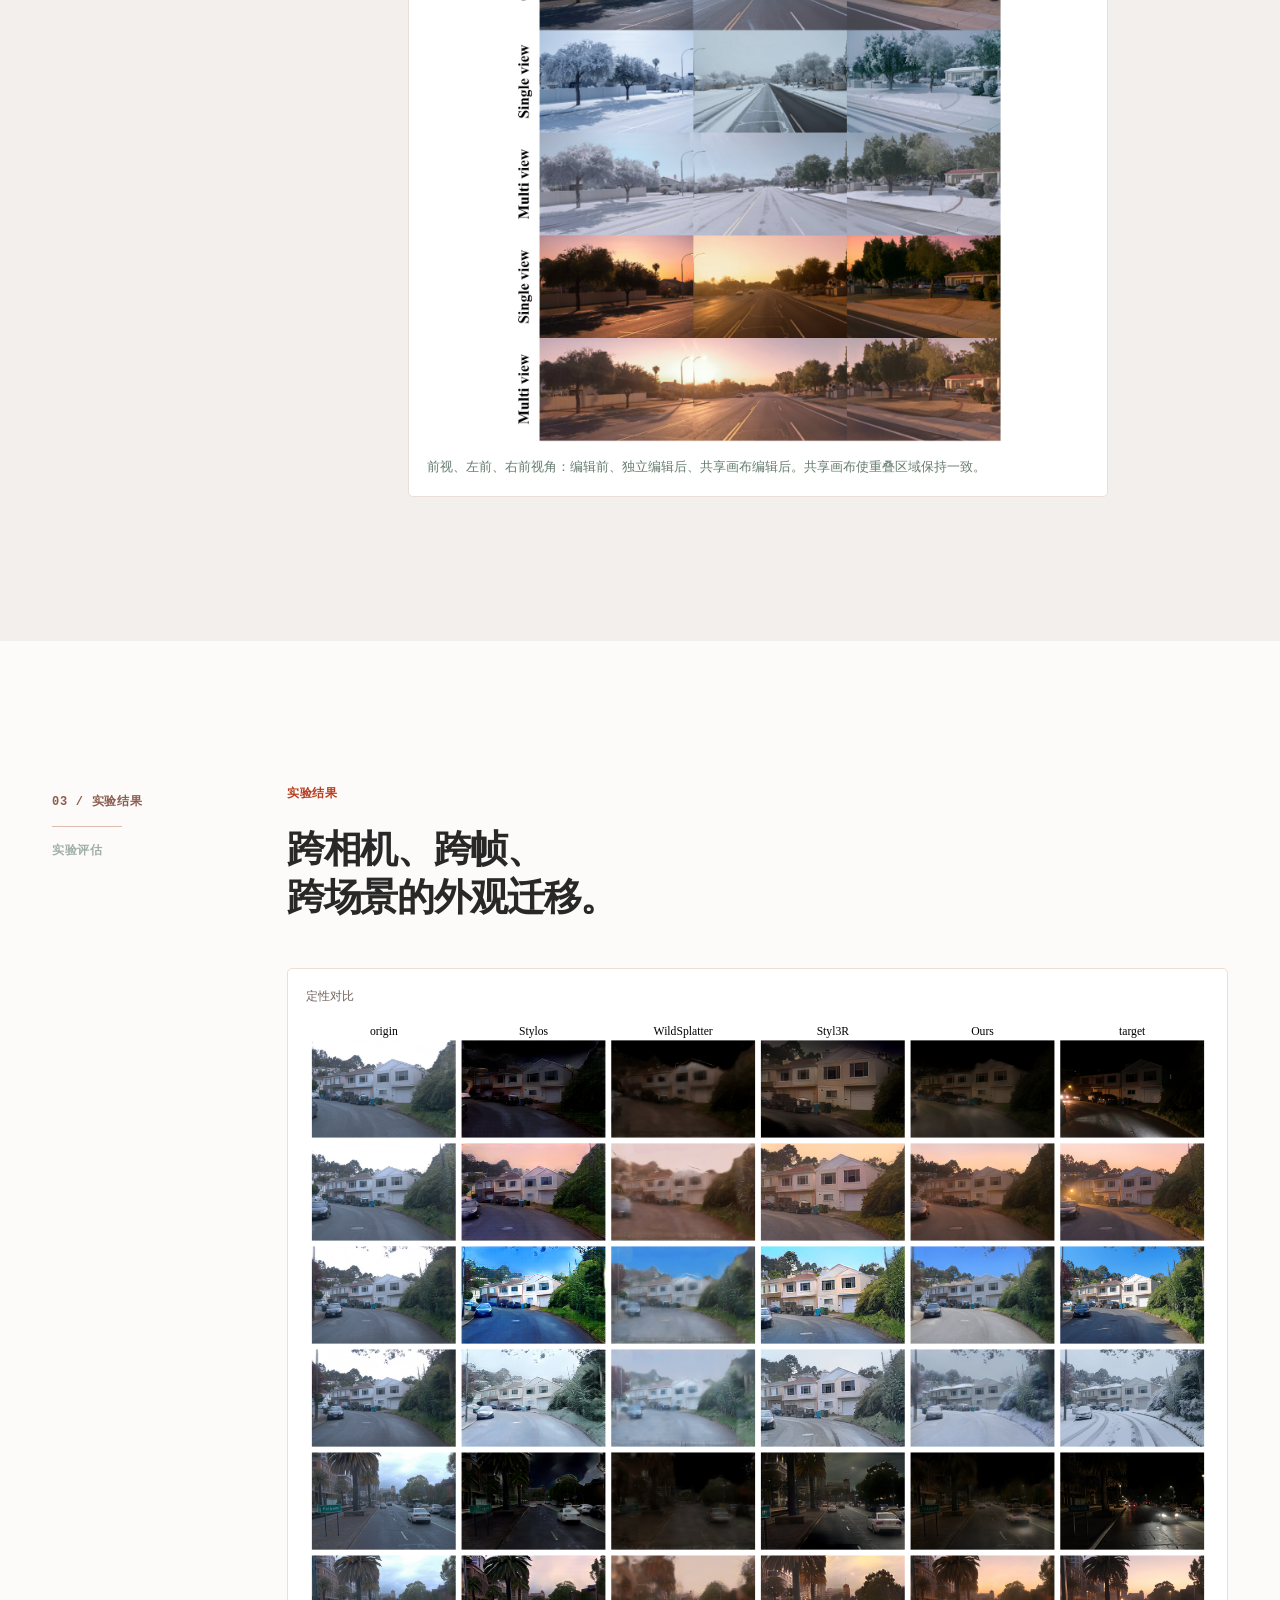
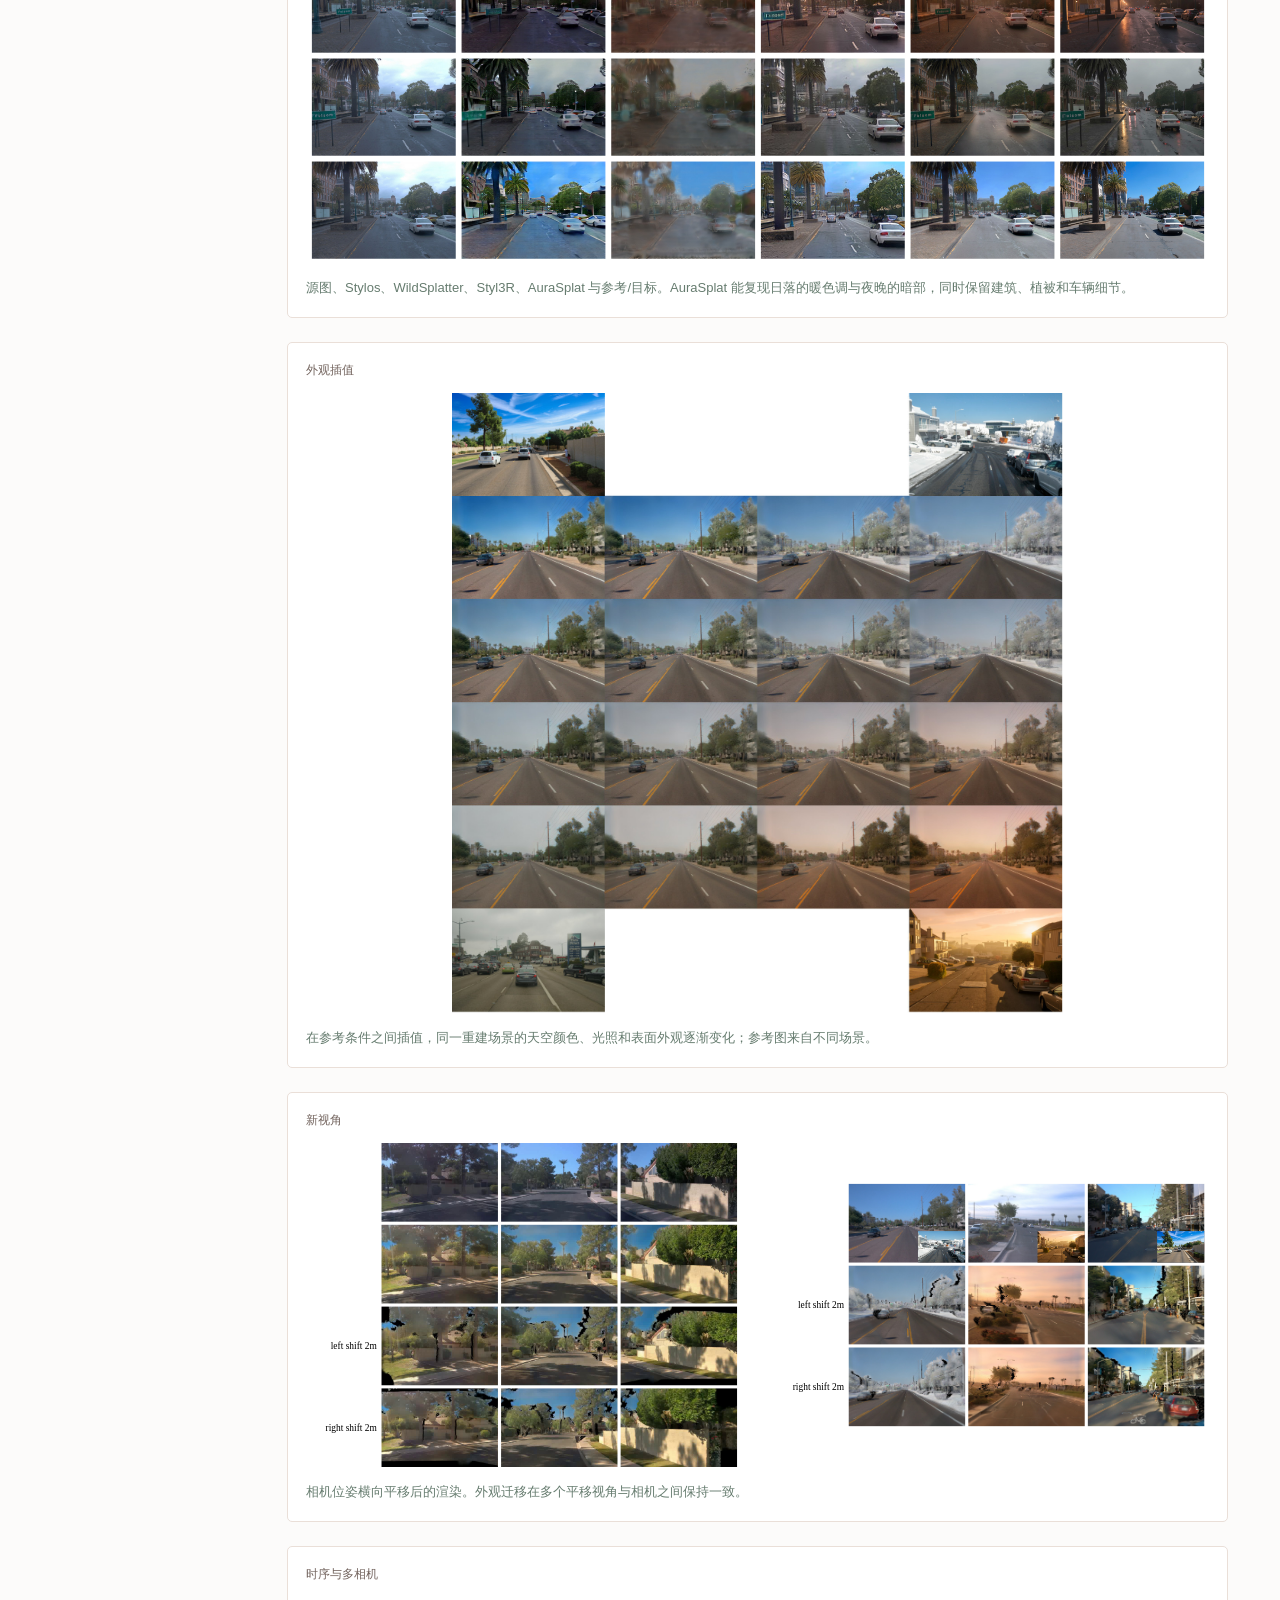
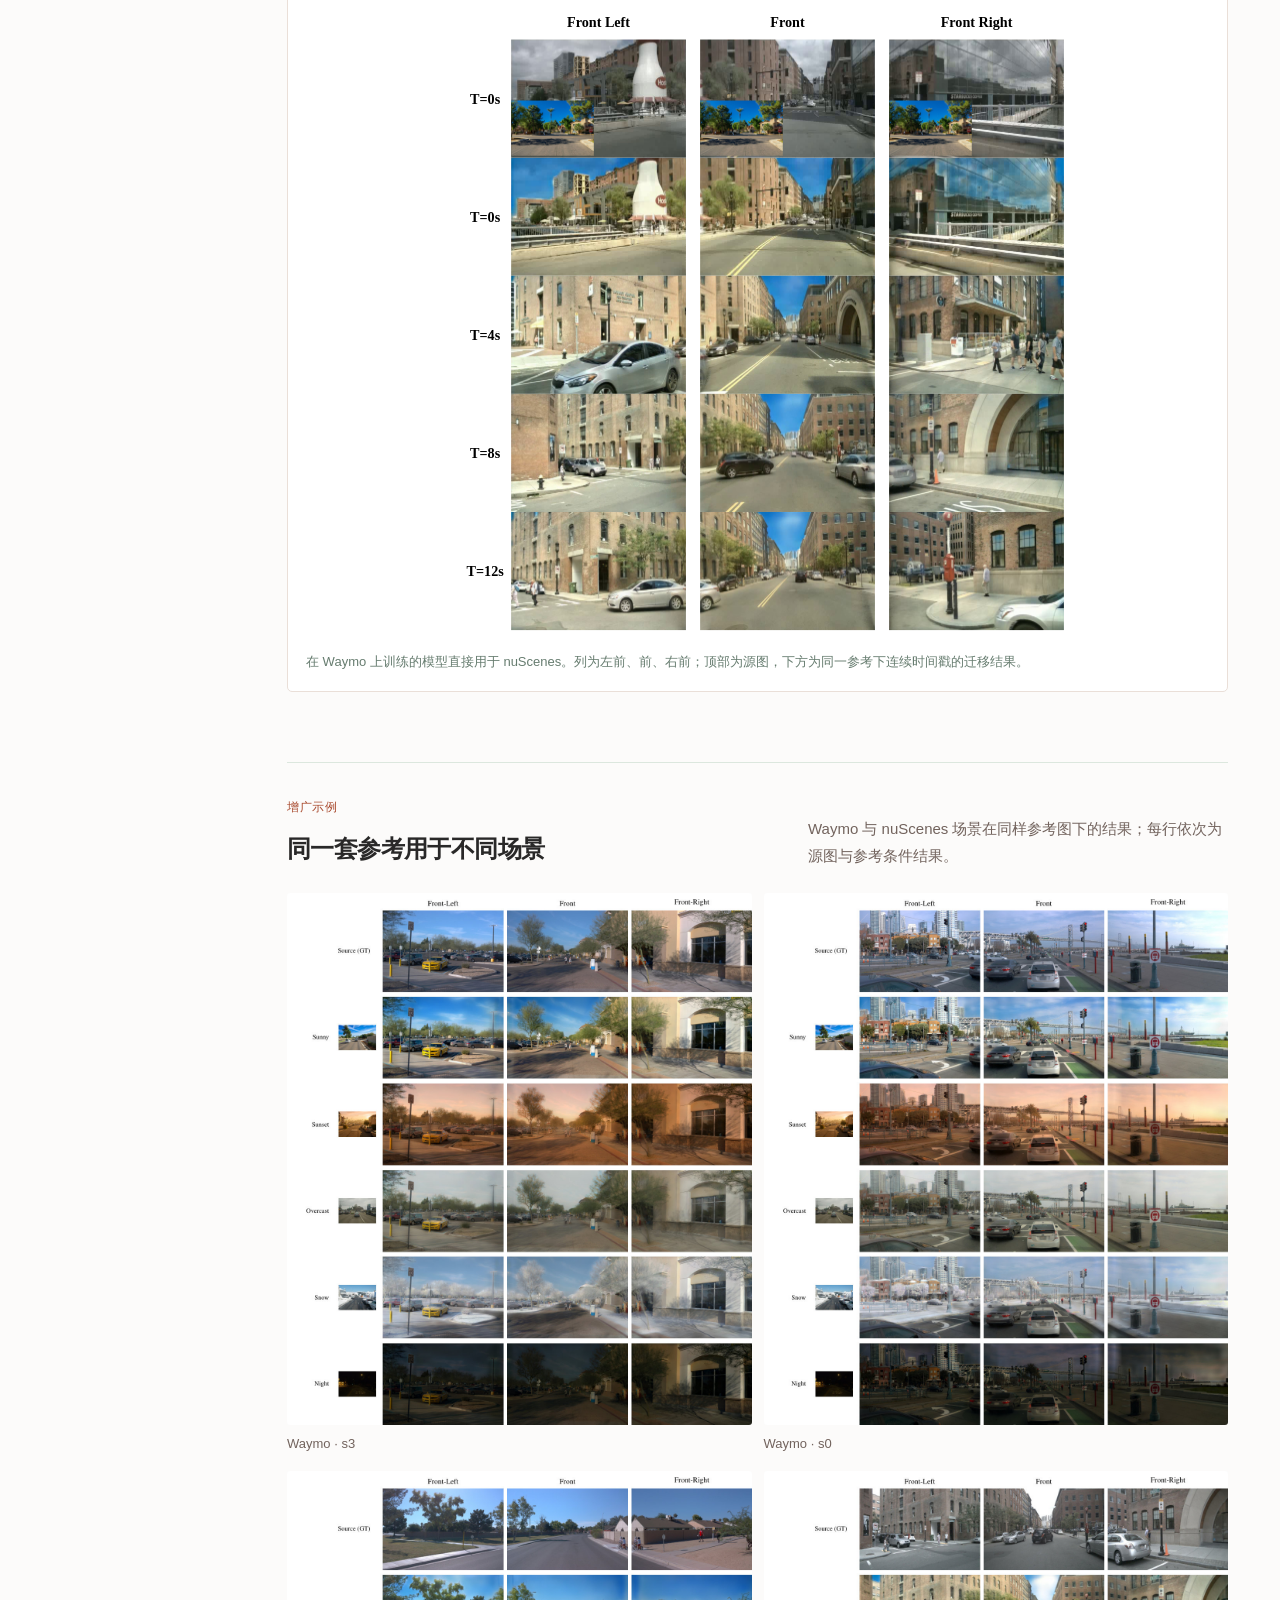
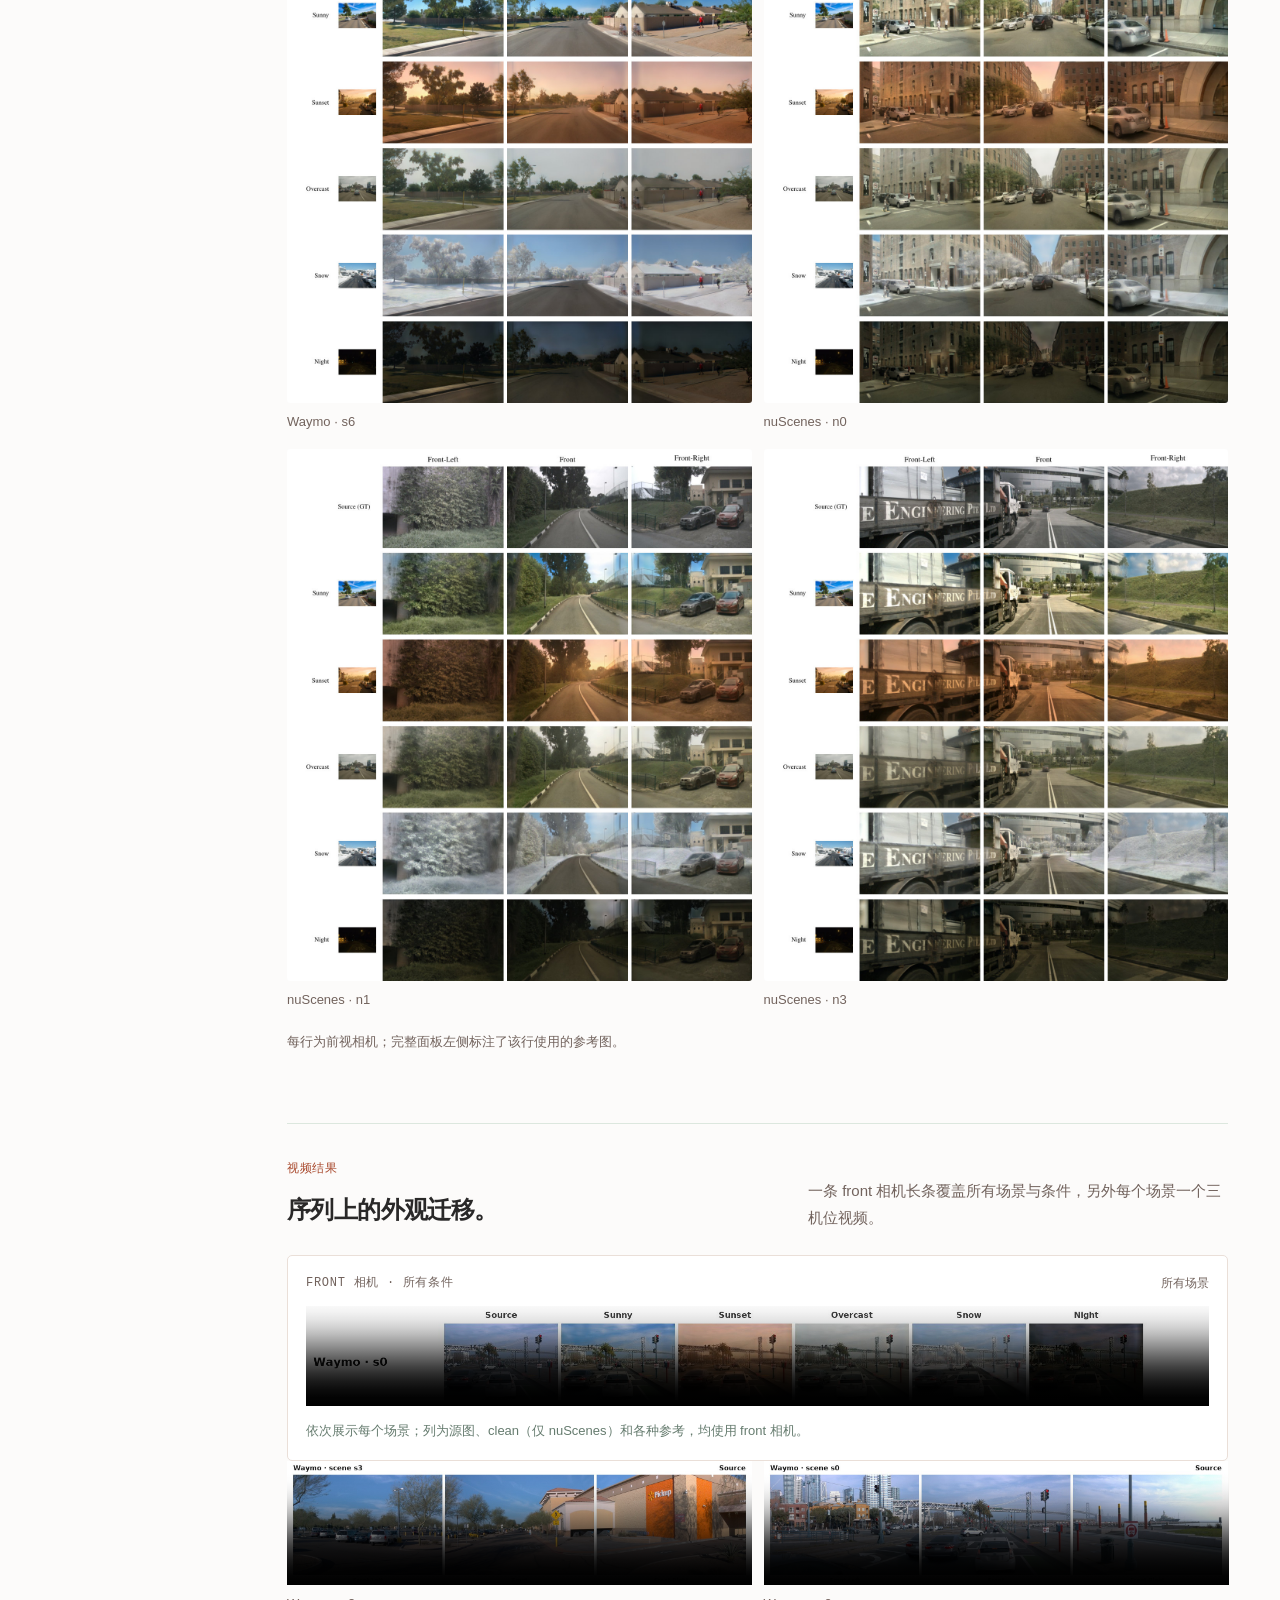
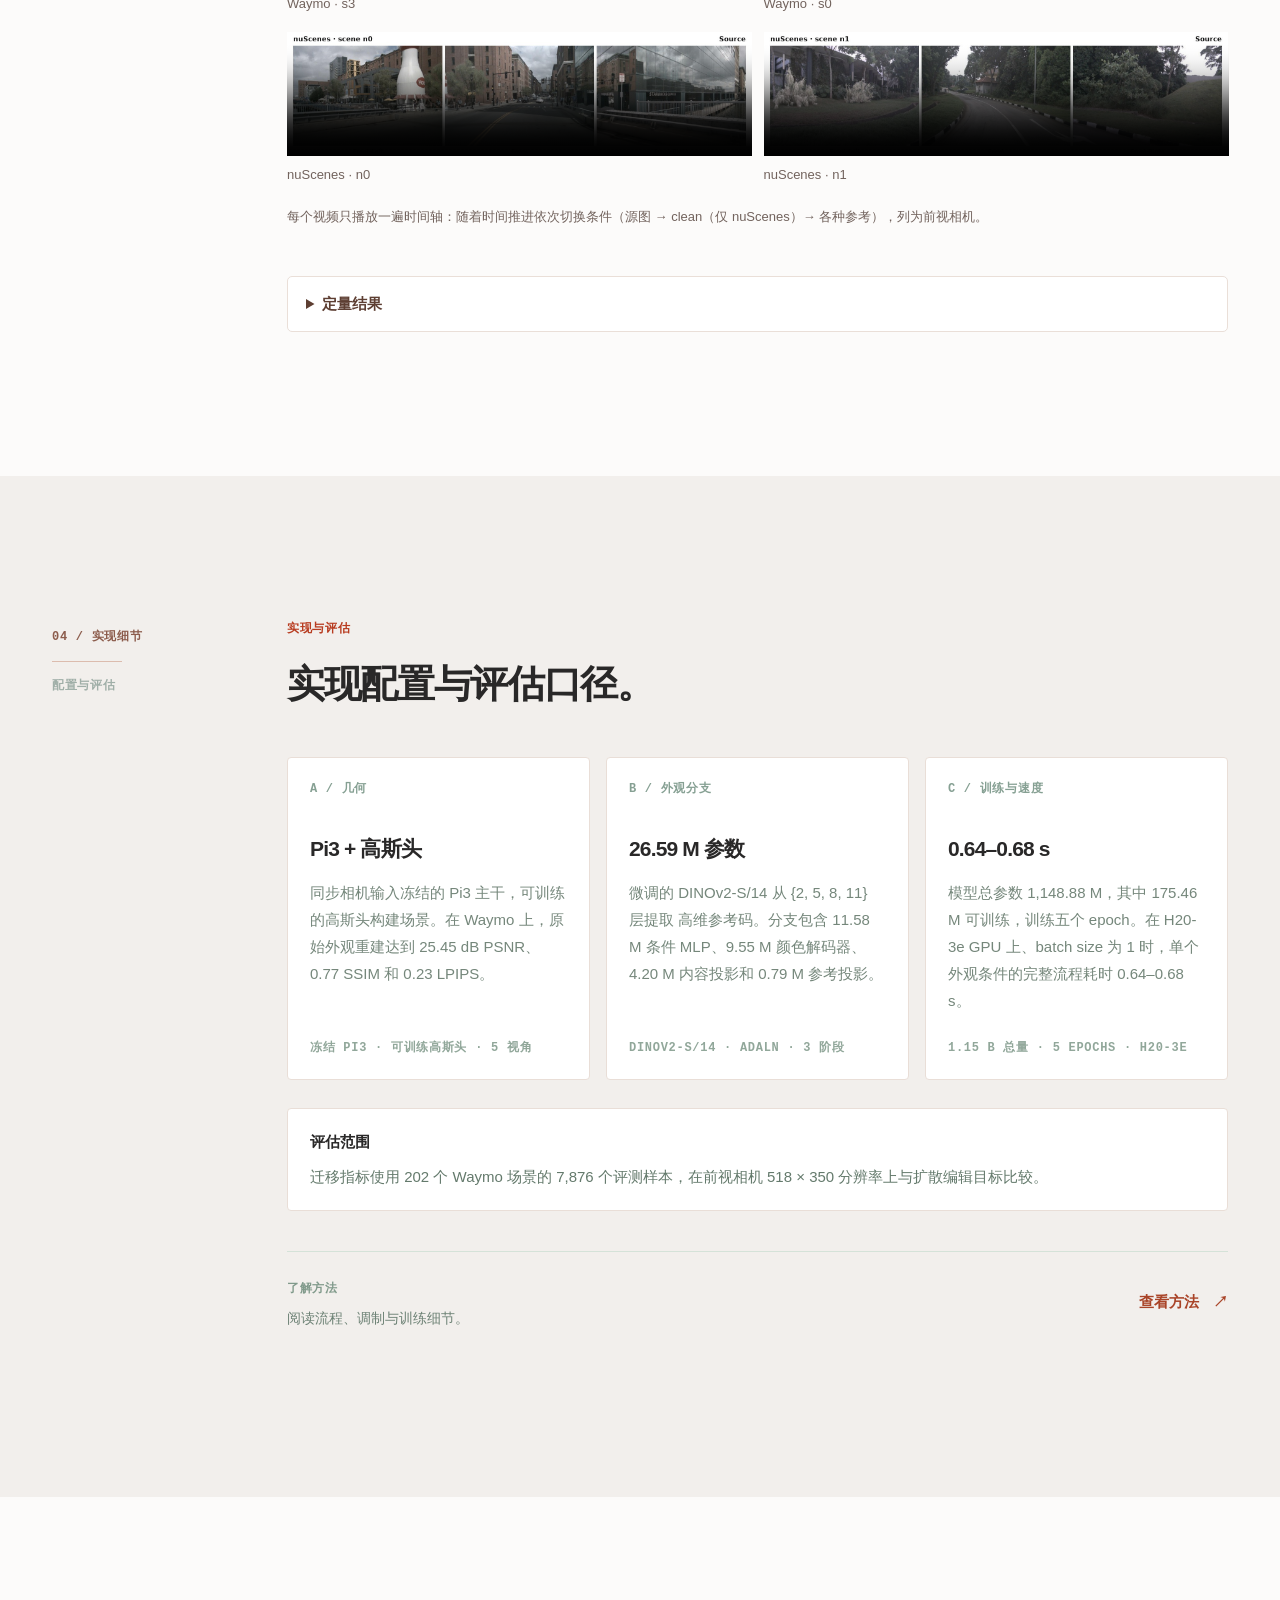
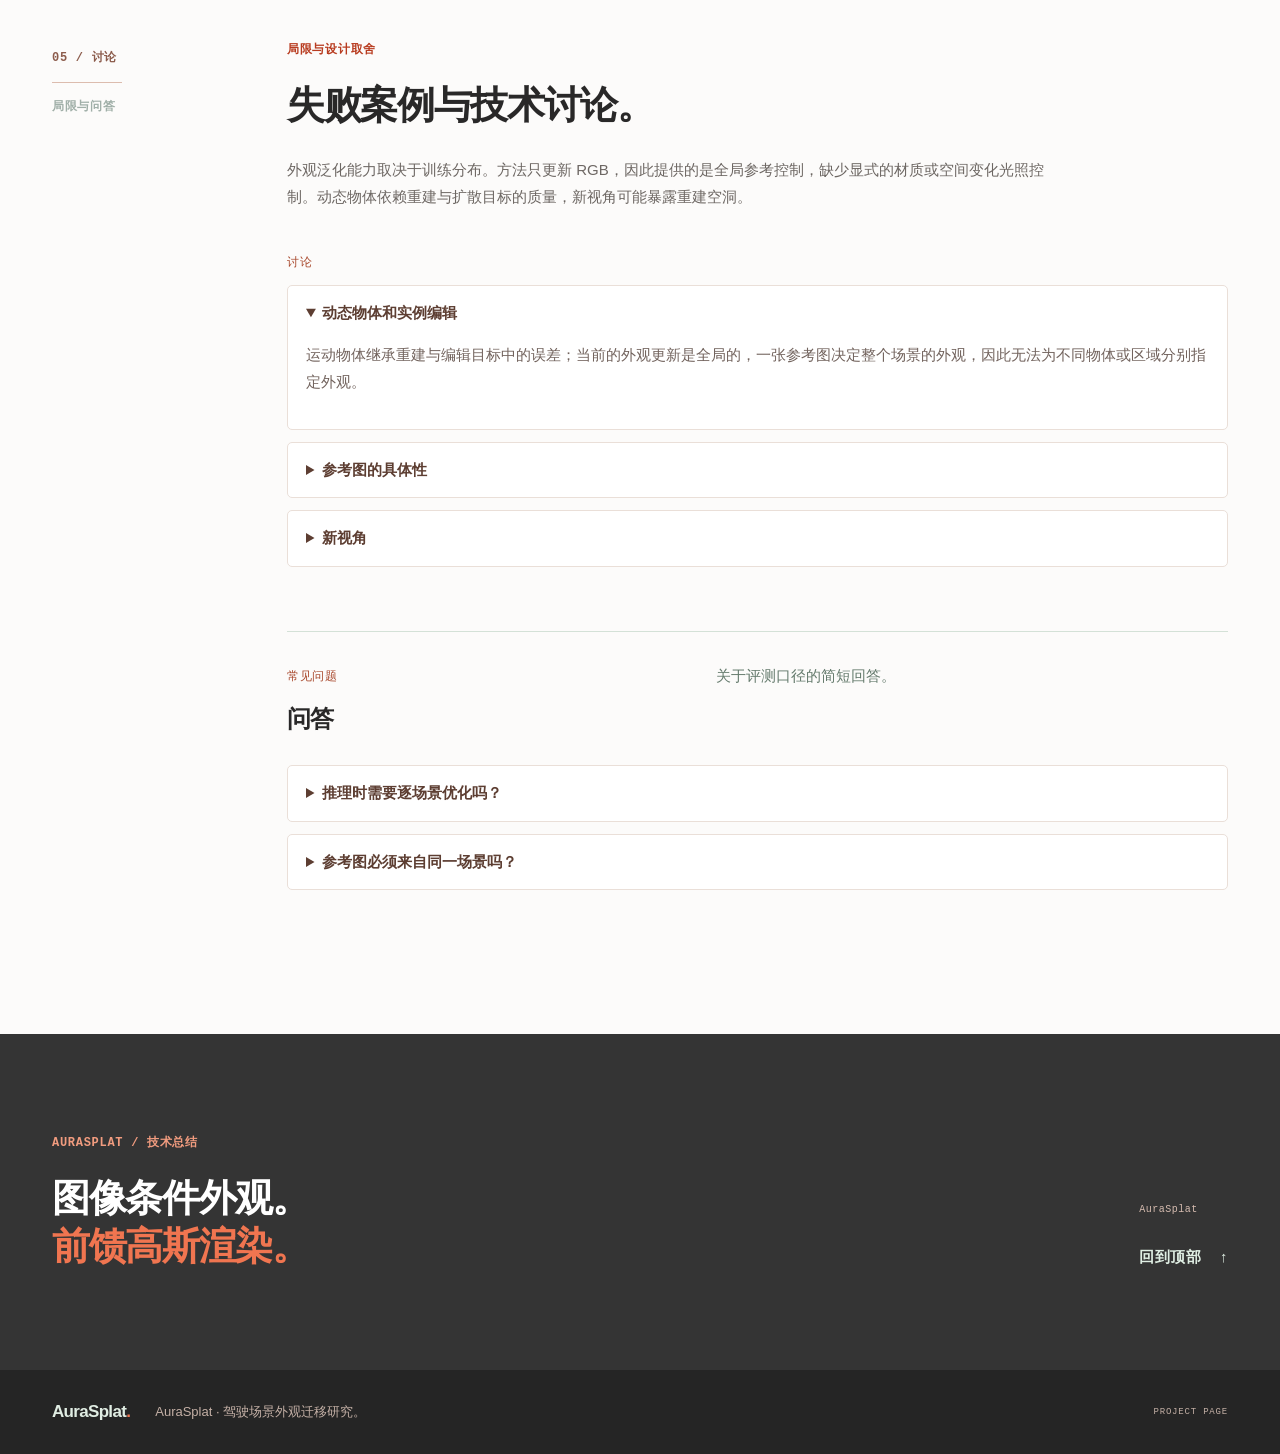
==== commit ba51b4d7: "Add Carizon affiliation to all authors Co-Authored-By: Claude Code <noreply@anthropic.com>" ====
--- a/index-zh.html
+++ b/index-zh.html
@@ -37,7 +37,7 @@
       <div class="hero-kicker"><span class="status-dot"></span> 参考图像条件的外观迁移 <span class="kicker-line"></span> AURASPLAT</div>
       <h1 id="hero-title" class="technical-hero-title project-title" lang="zh-CN">AuraSplat：<span>基于前馈高斯的驾驶场景<br>图像条件外观迁移</span></h1>
       <div class="project-credits" aria-label="作者与单位">
-        <p class="project-authors" lang="en">Xu Wang<sup>1</sup>, Shucheng Gong<sup>2</sup>, Zhang Jinwei<sup>2</sup>, Chi Zhu<sup>3</sup>, Jing Wang<sup>2</sup>, Weiwei Liu<sup>2</sup>, Chang Huang<sup>2</sup></p>
+        <p class="project-authors" lang="en">Xu Wang<sup>1,2</sup>, Shucheng Gong<sup>2</sup>, Zhang Jinwei<sup>2</sup>, Chi Zhu<sup>3,2</sup>, Jing Wang<sup>2</sup>, Weiwei Liu<sup>2</sup>, Chang Huang<sup>2</sup></p>
         <p class="project-affiliations" lang="zh-CN"><span><sup>1</sup> 北京航空航天大学（<a href="https://www.buaa.edu.cn/">buaa.edu.cn</a>）</span><span><sup>2</sup> Carizon（<a href="https://www.carizon.com/#/">www.carizon.com</a>）</span><span><sup>3</sup> 杭州电子科技大学（<a href="https://www.hdu.edu.cn/">hdu.edu.cn</a>）</span></p>
         <p class="paper-availability">PDF 尚未发布</p>
       </div>
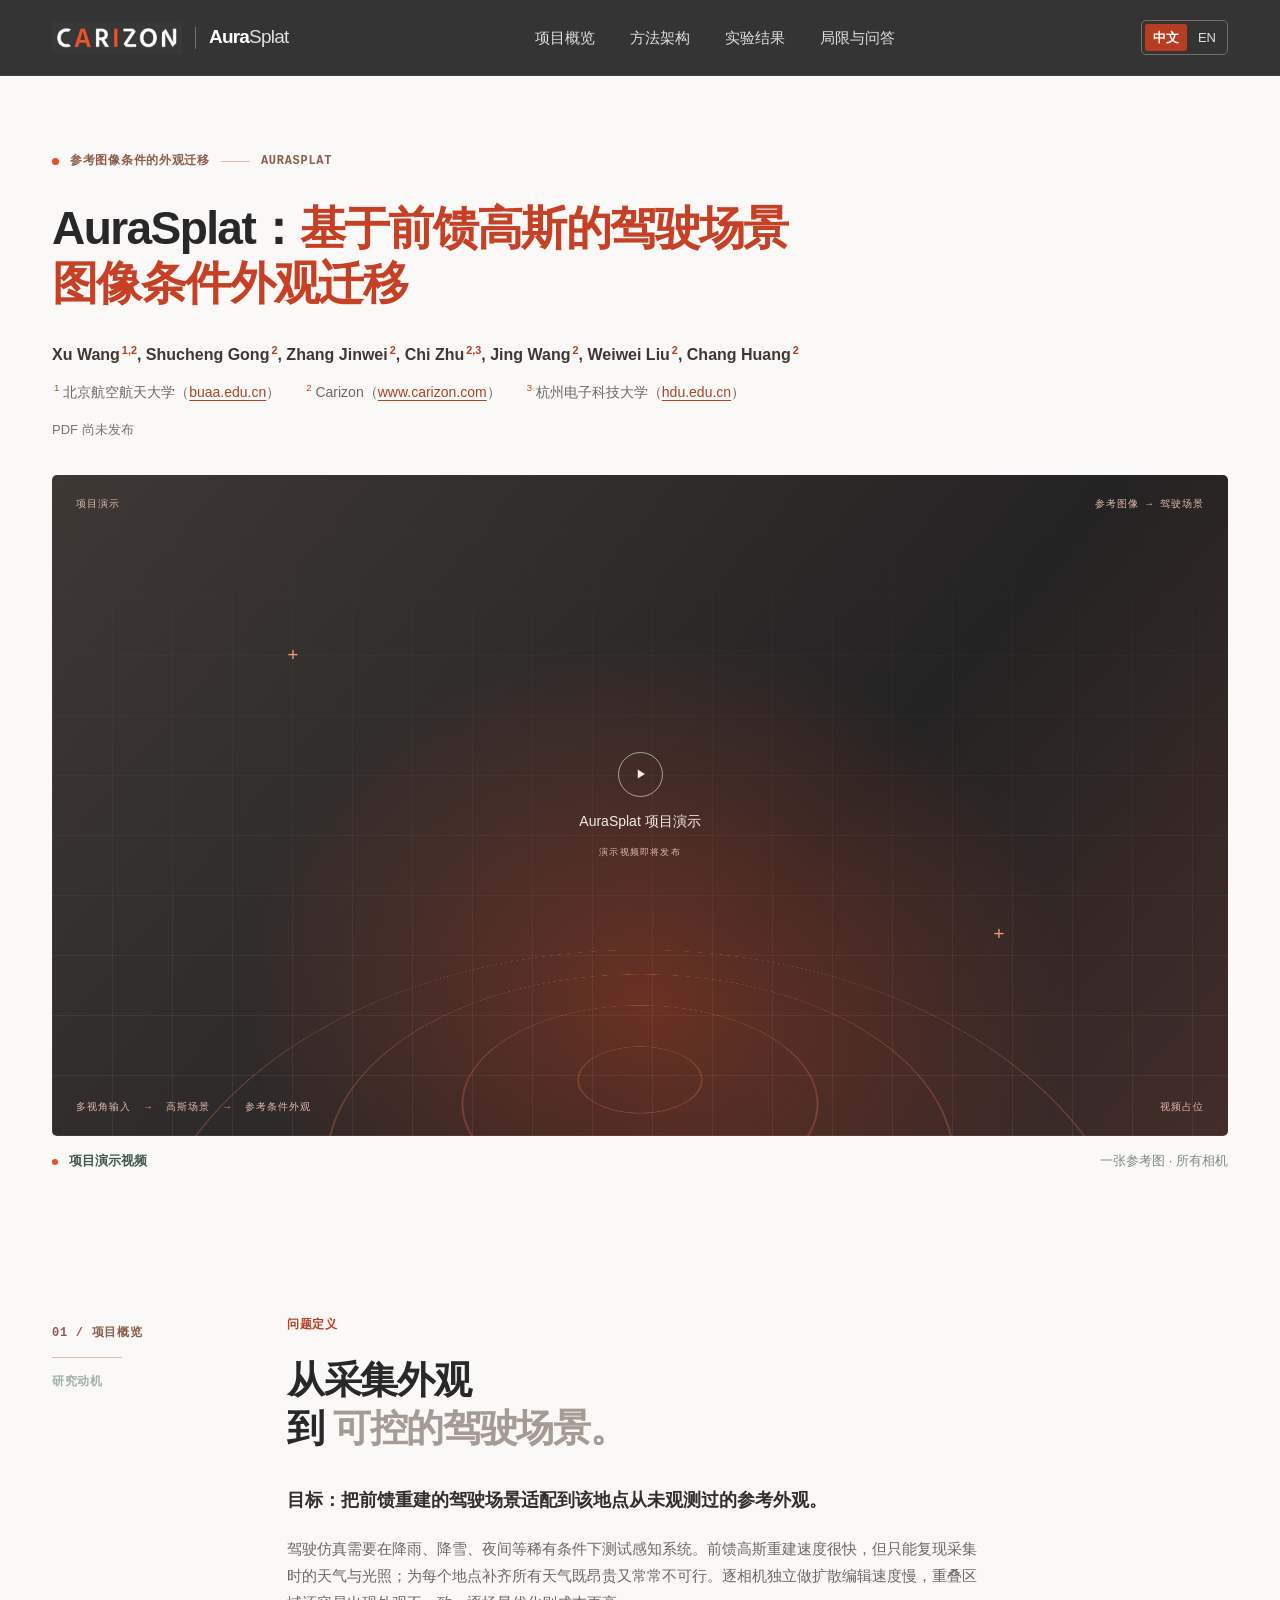
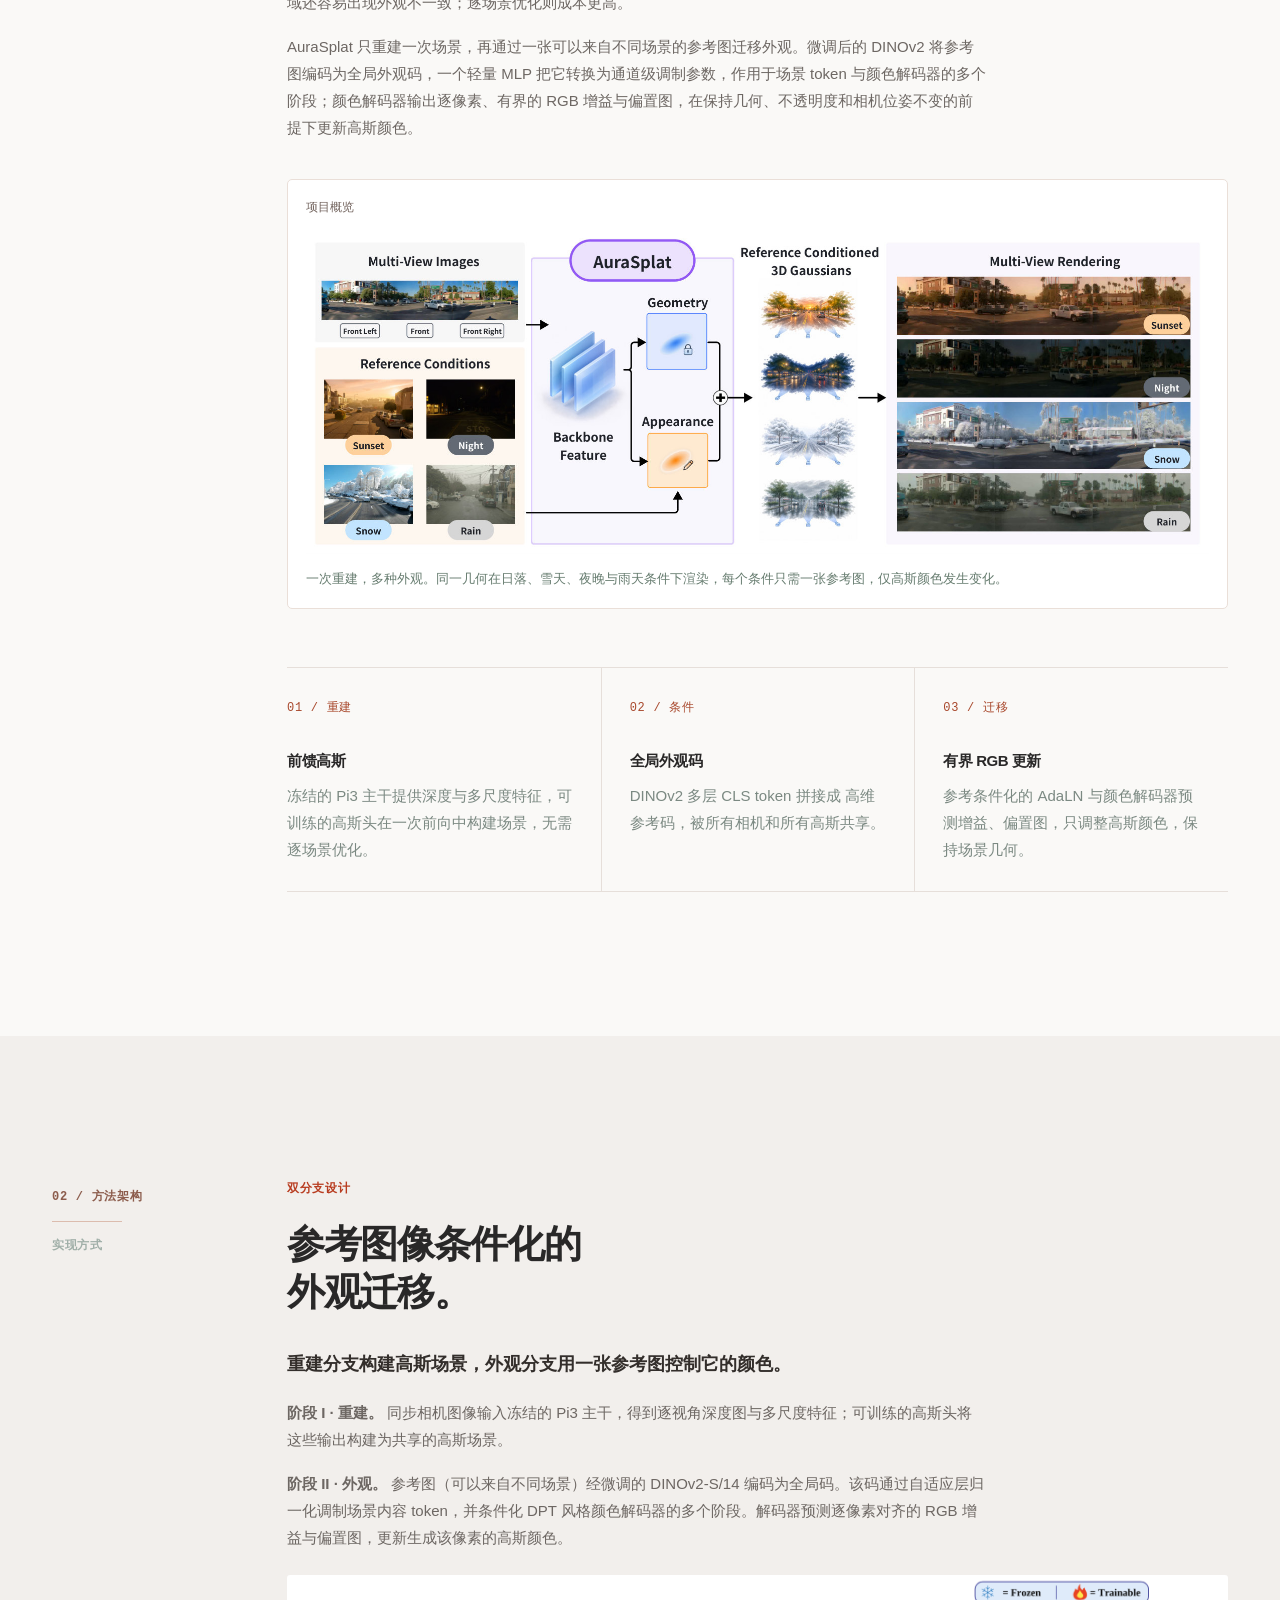
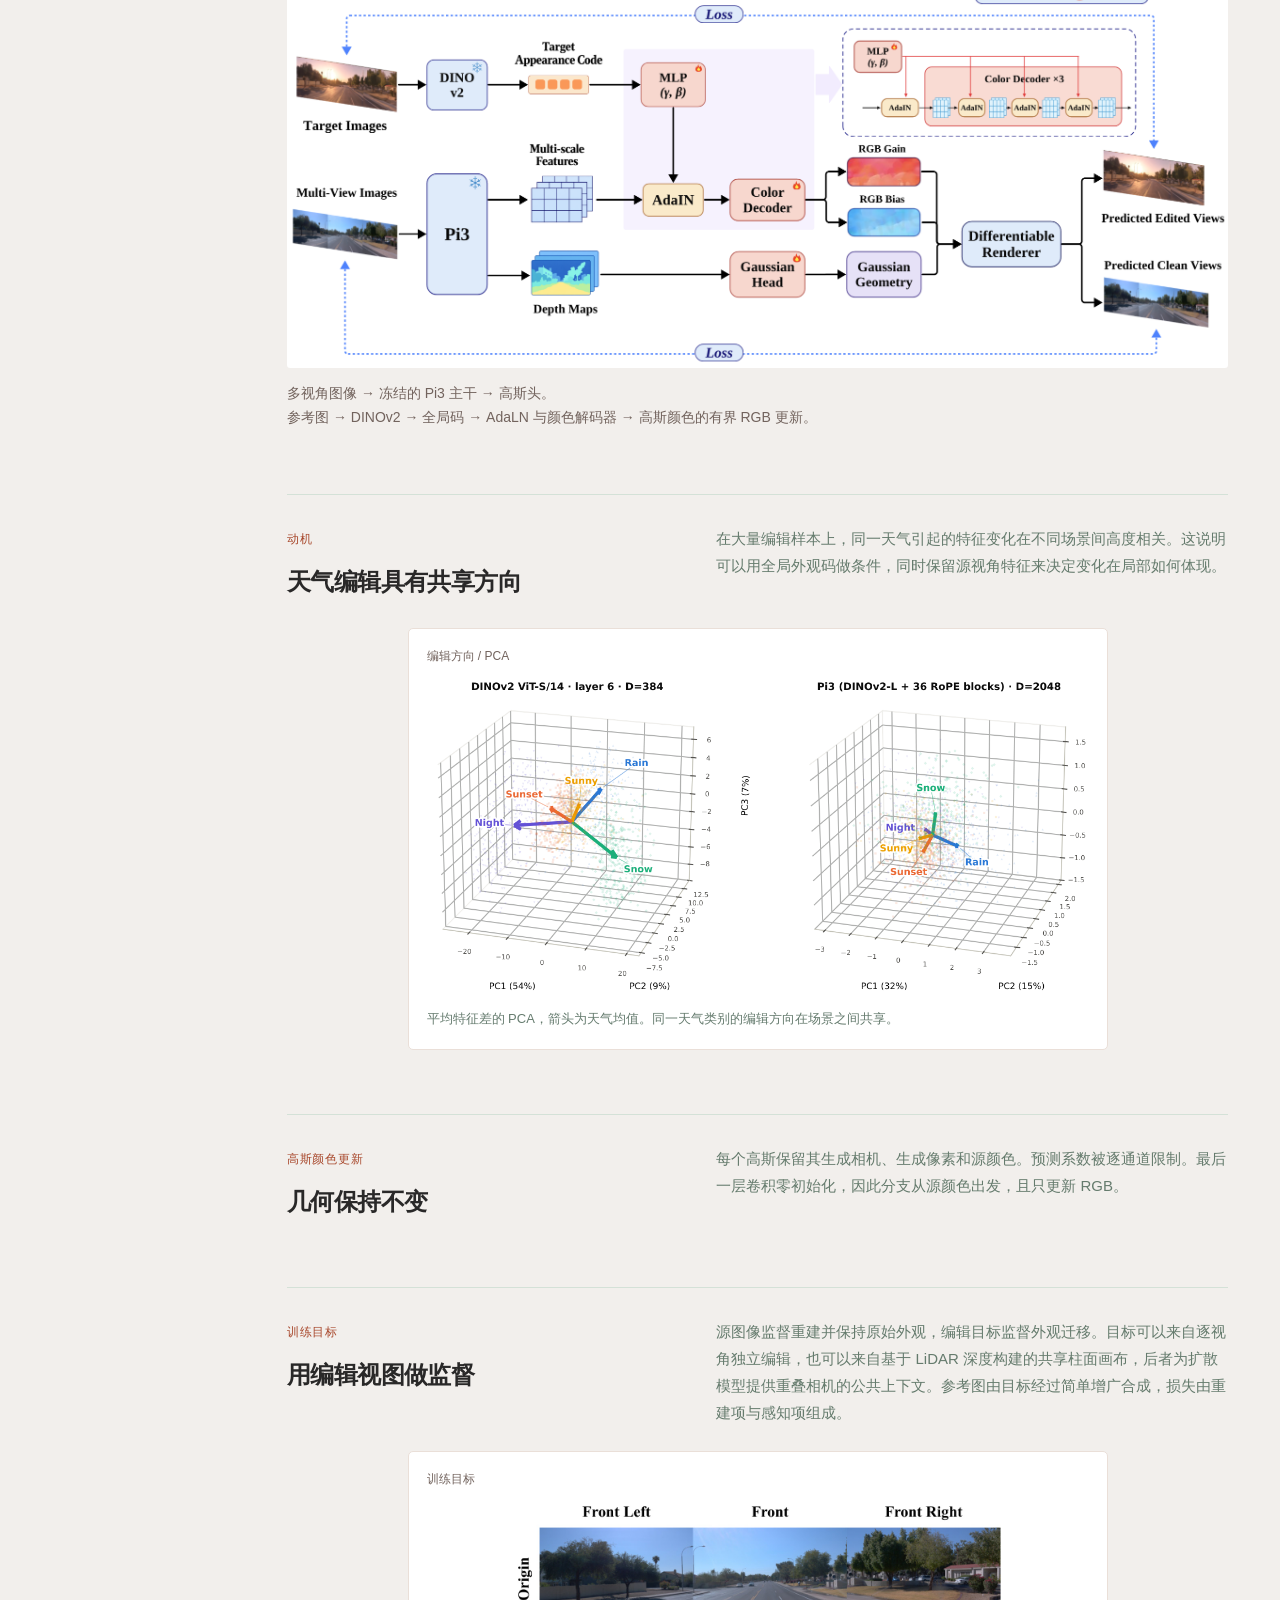
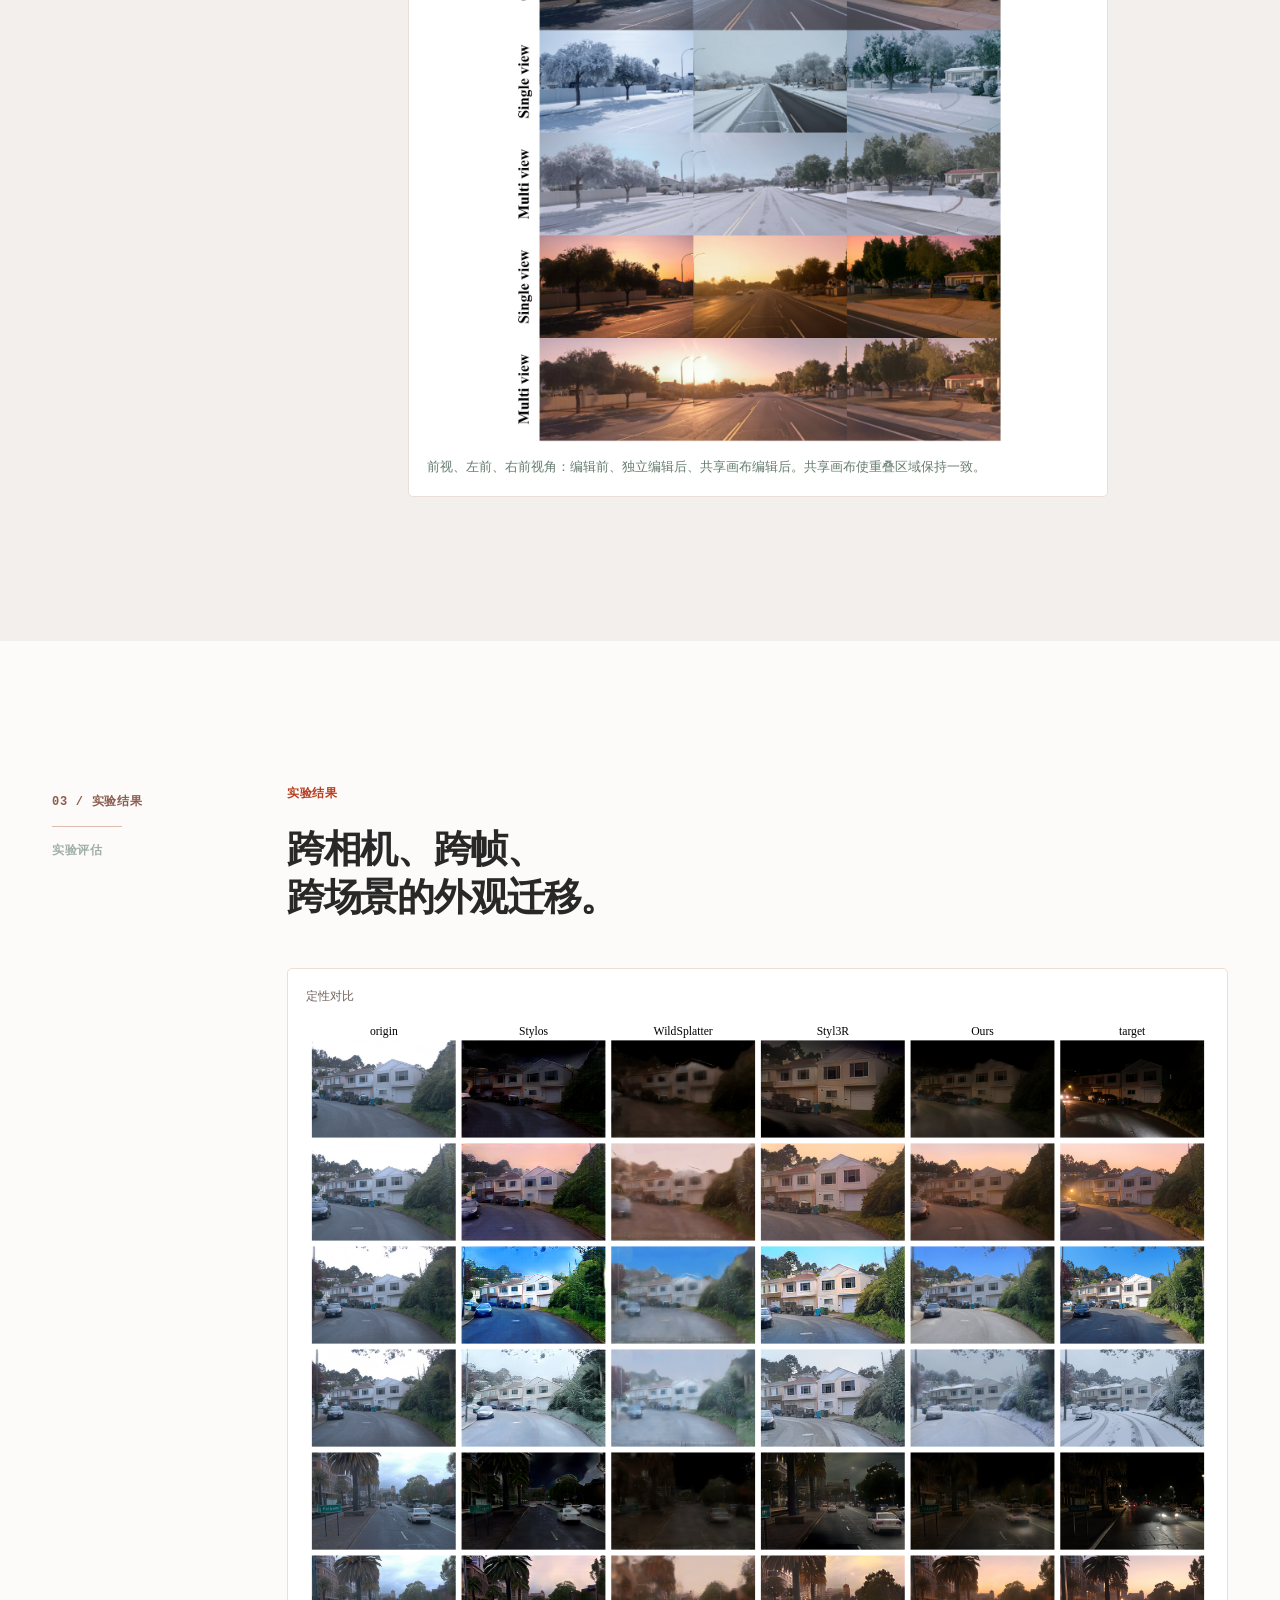
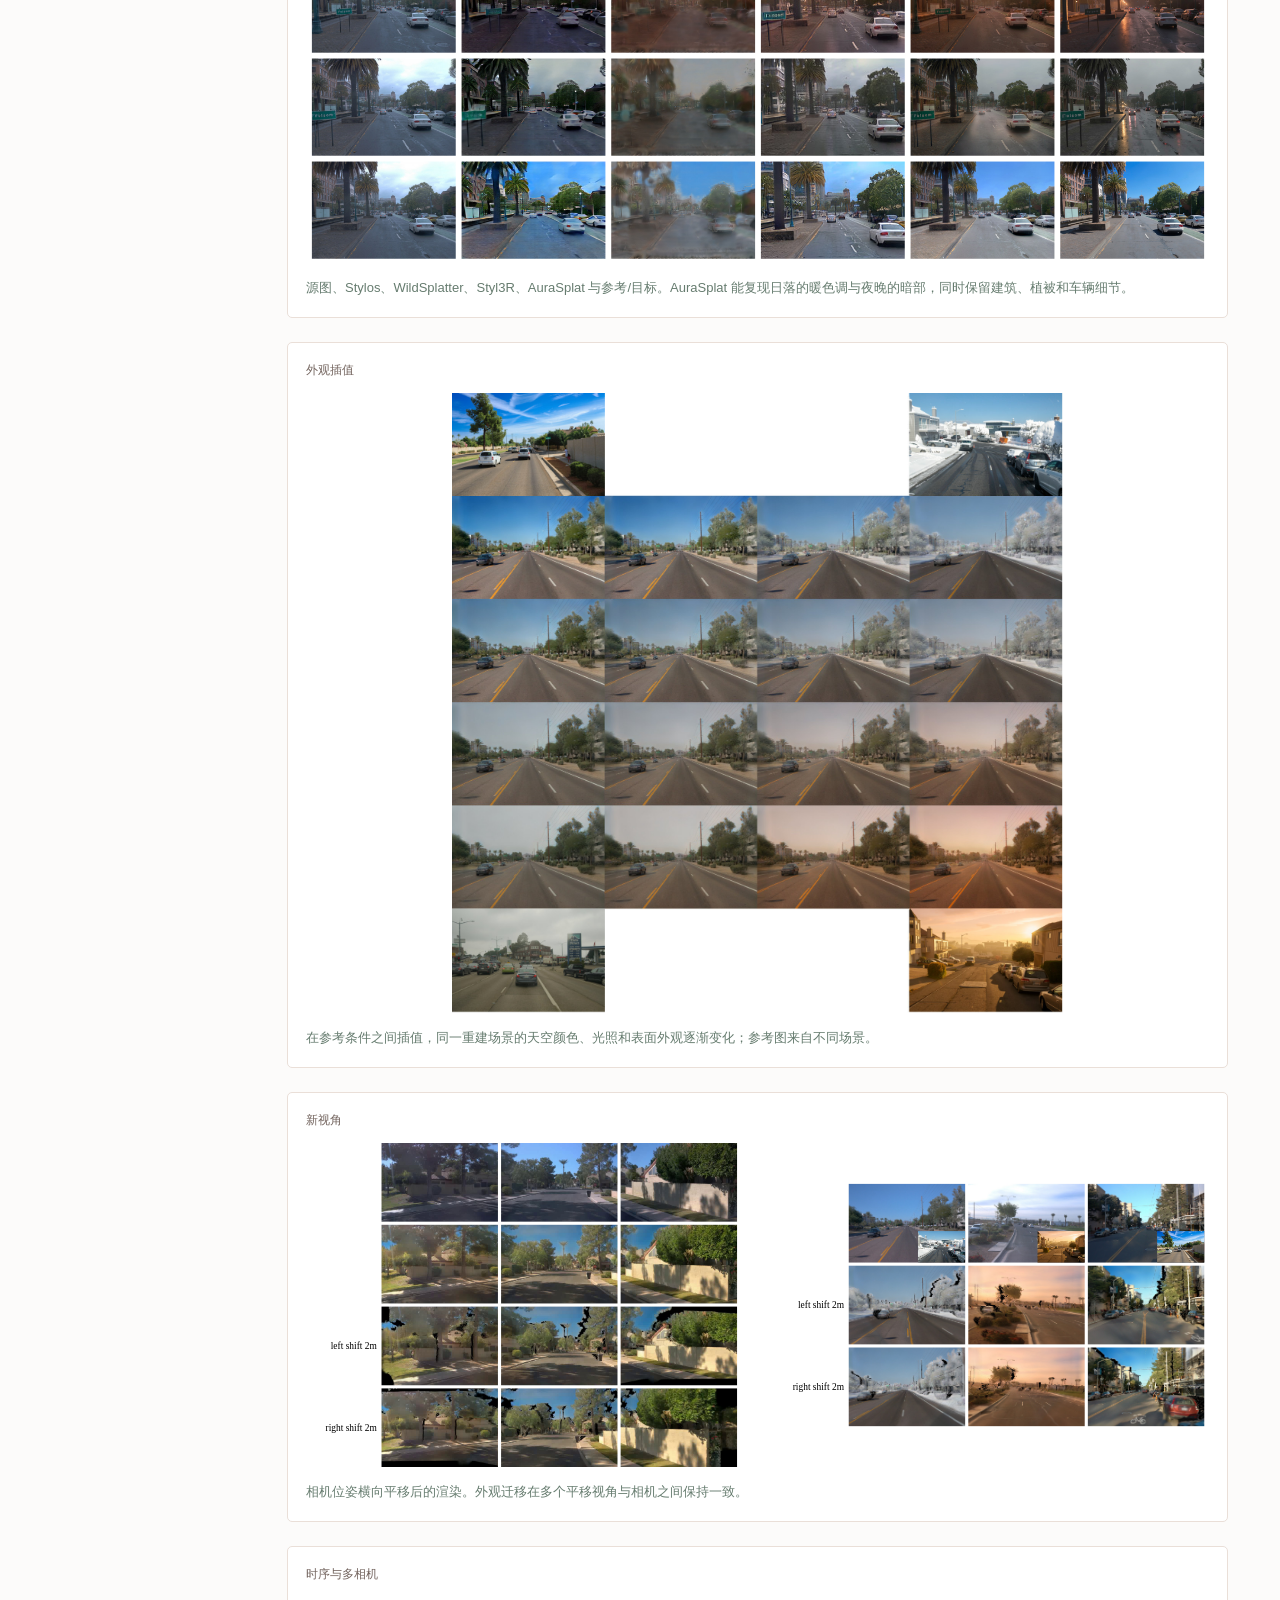
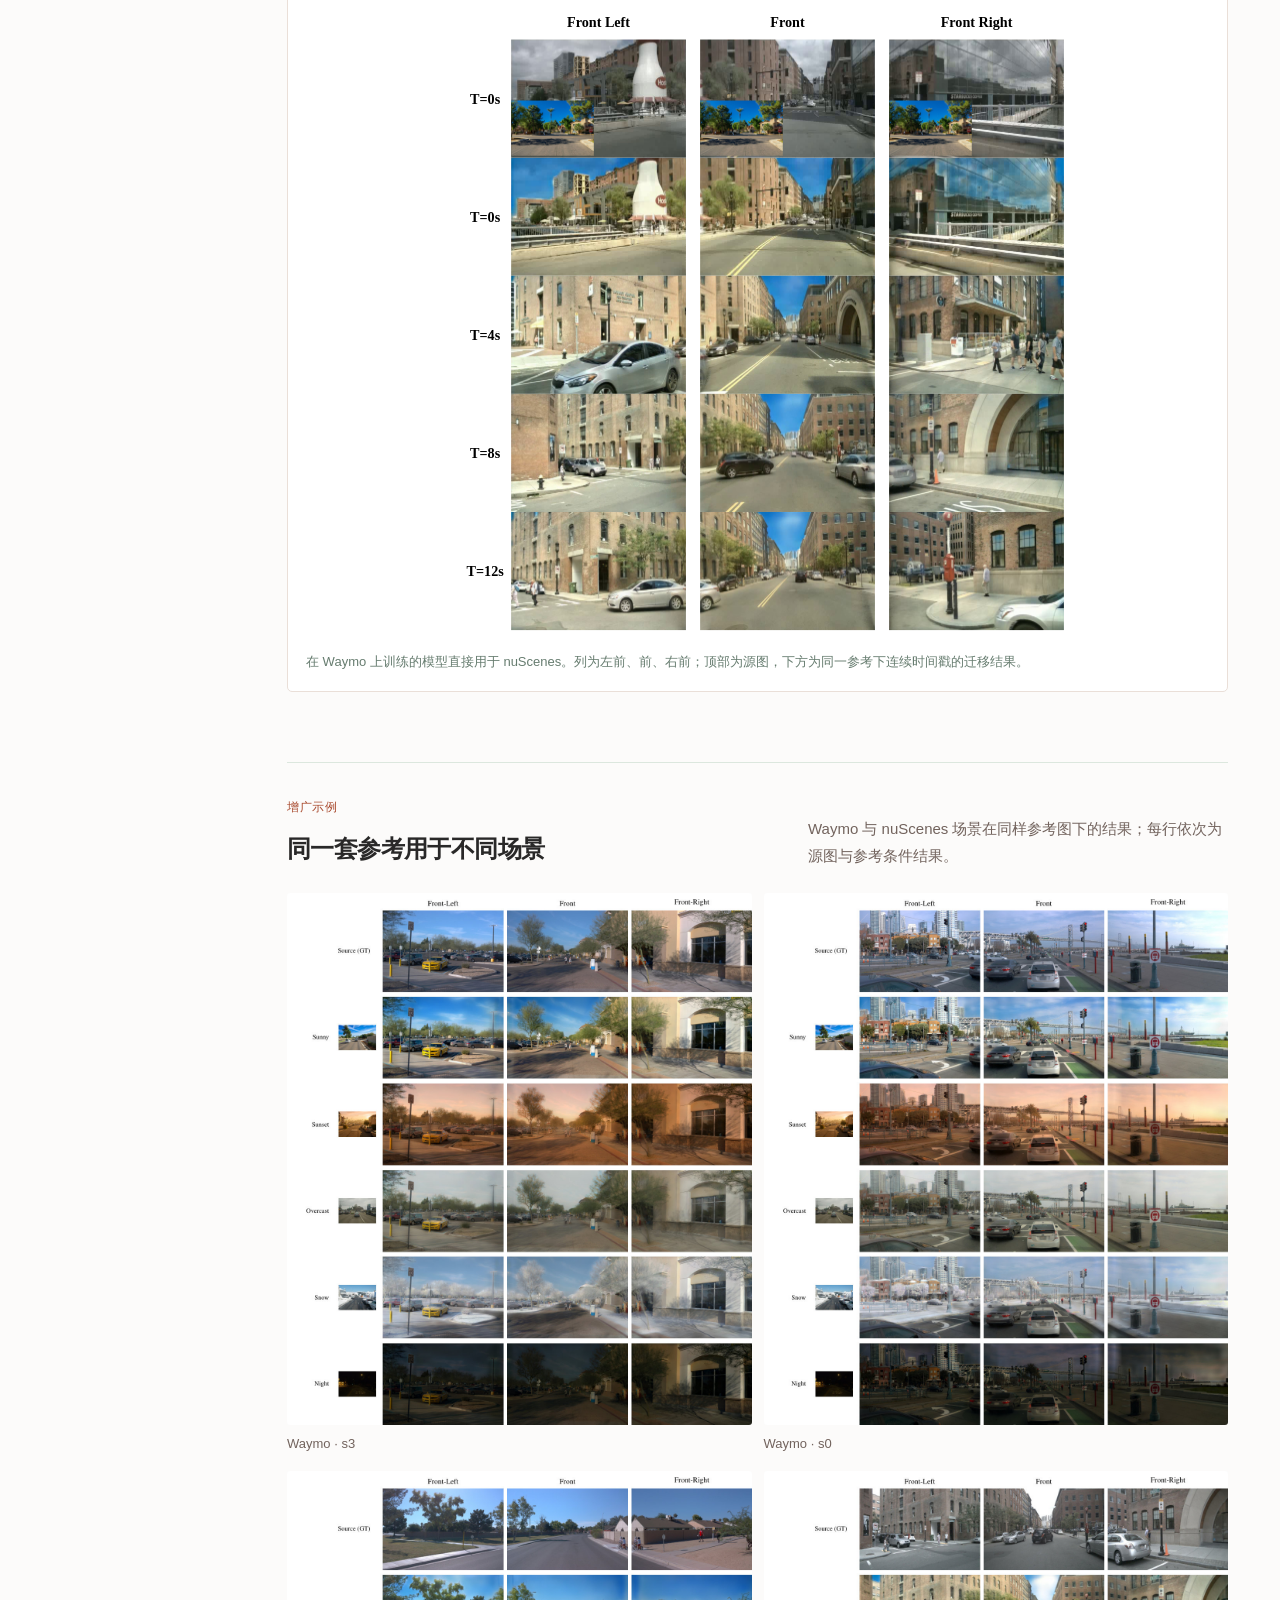
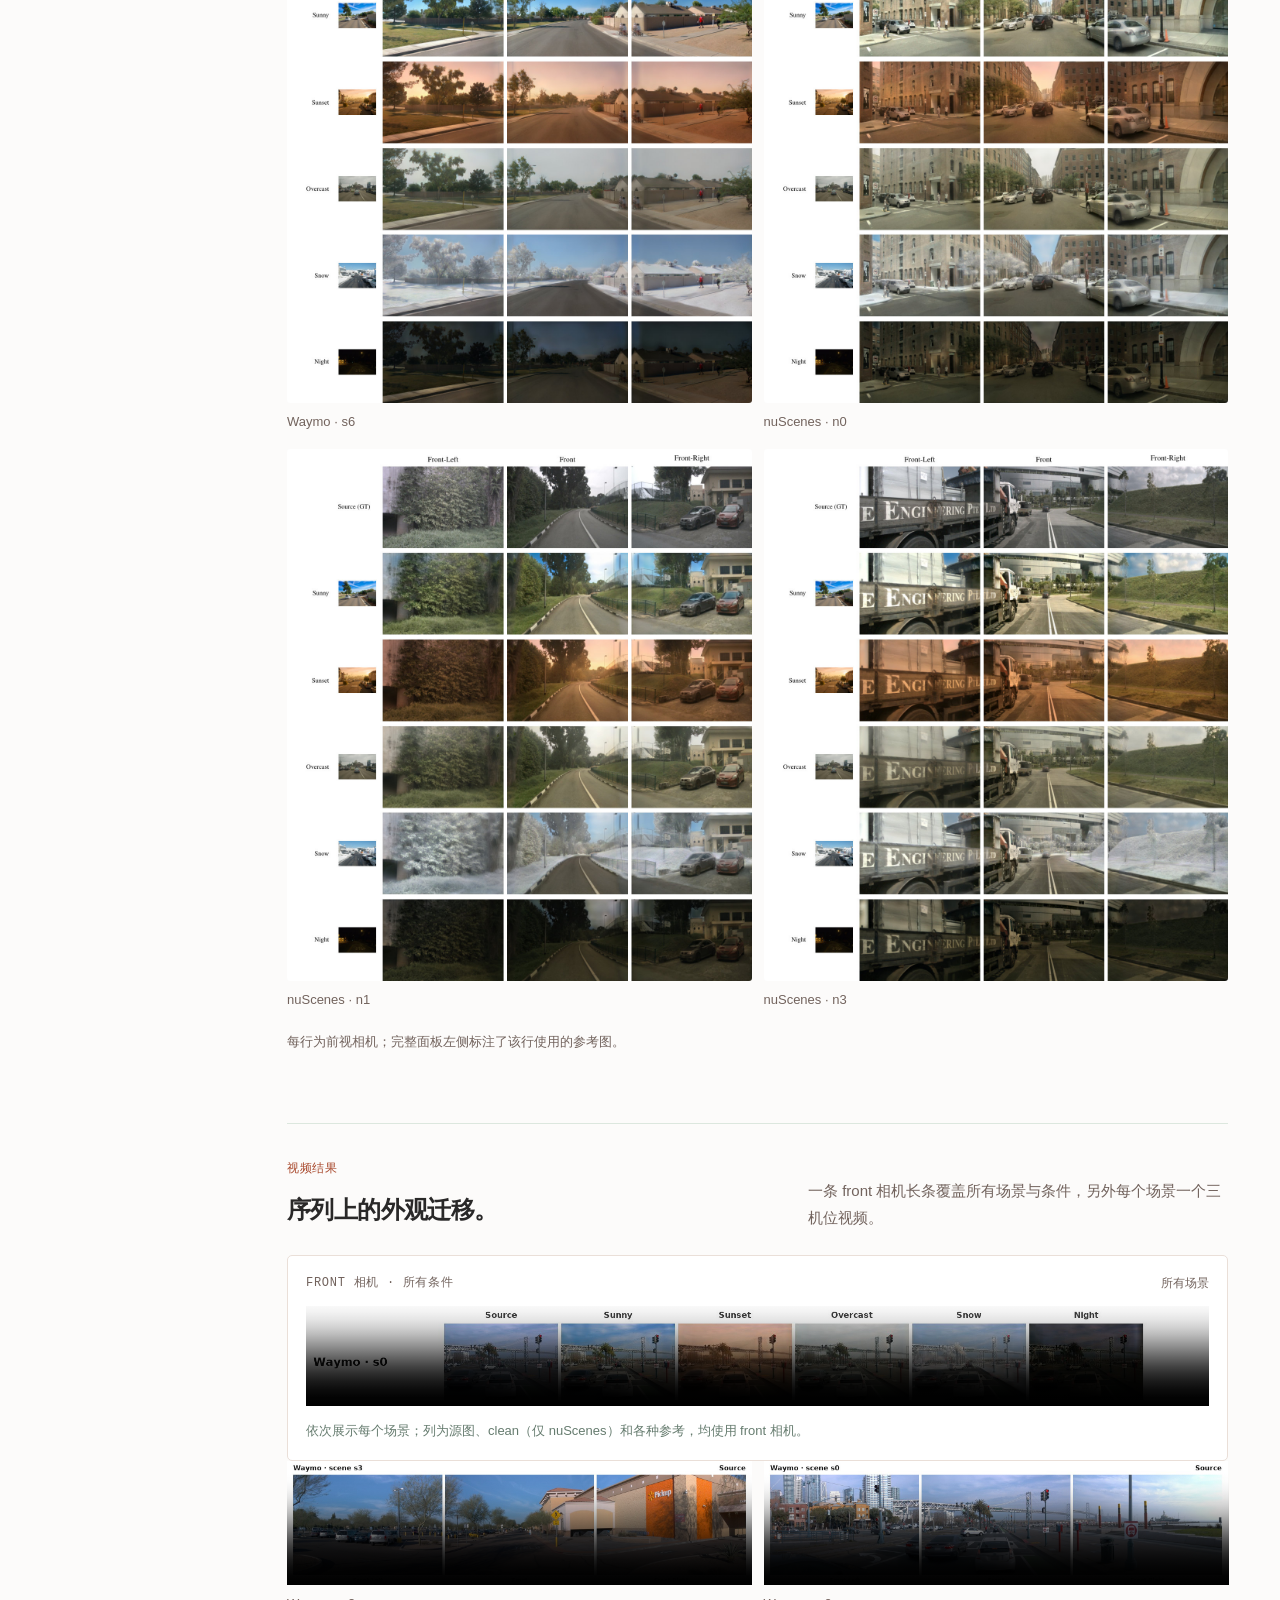
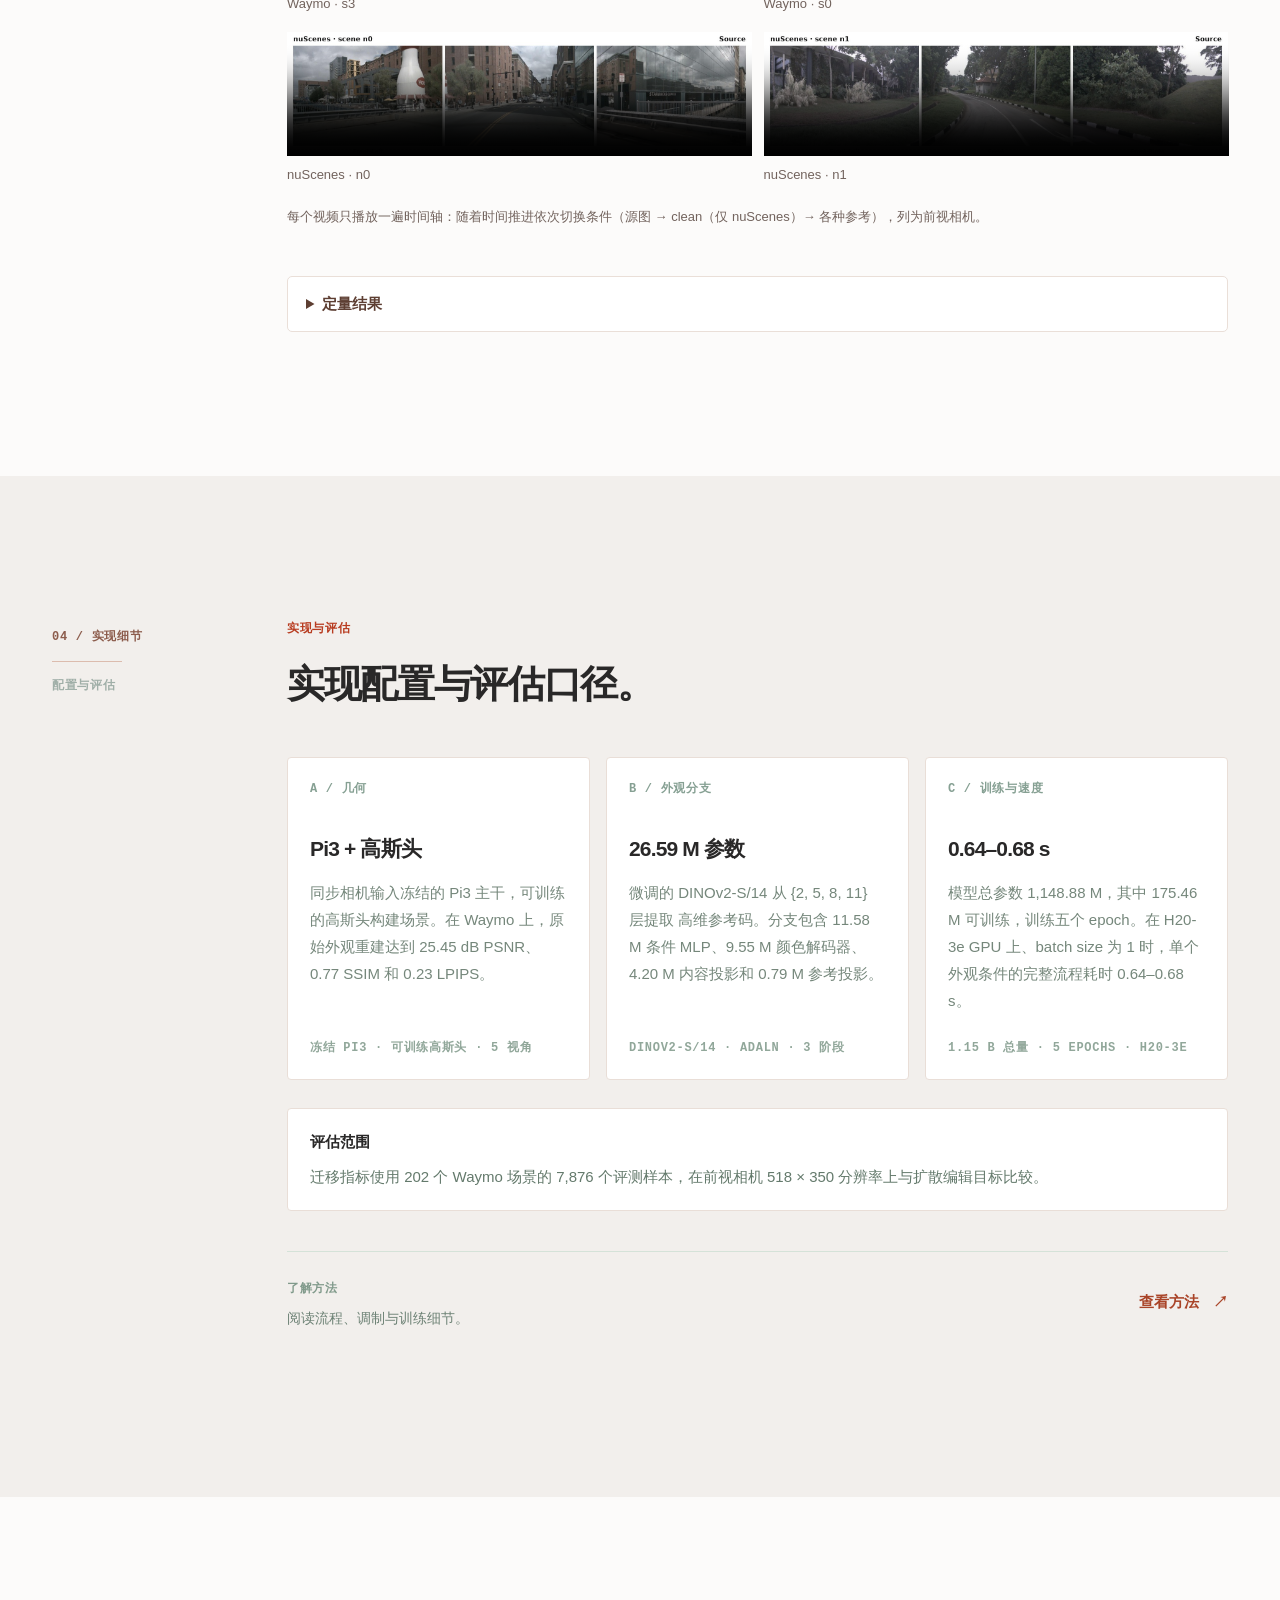
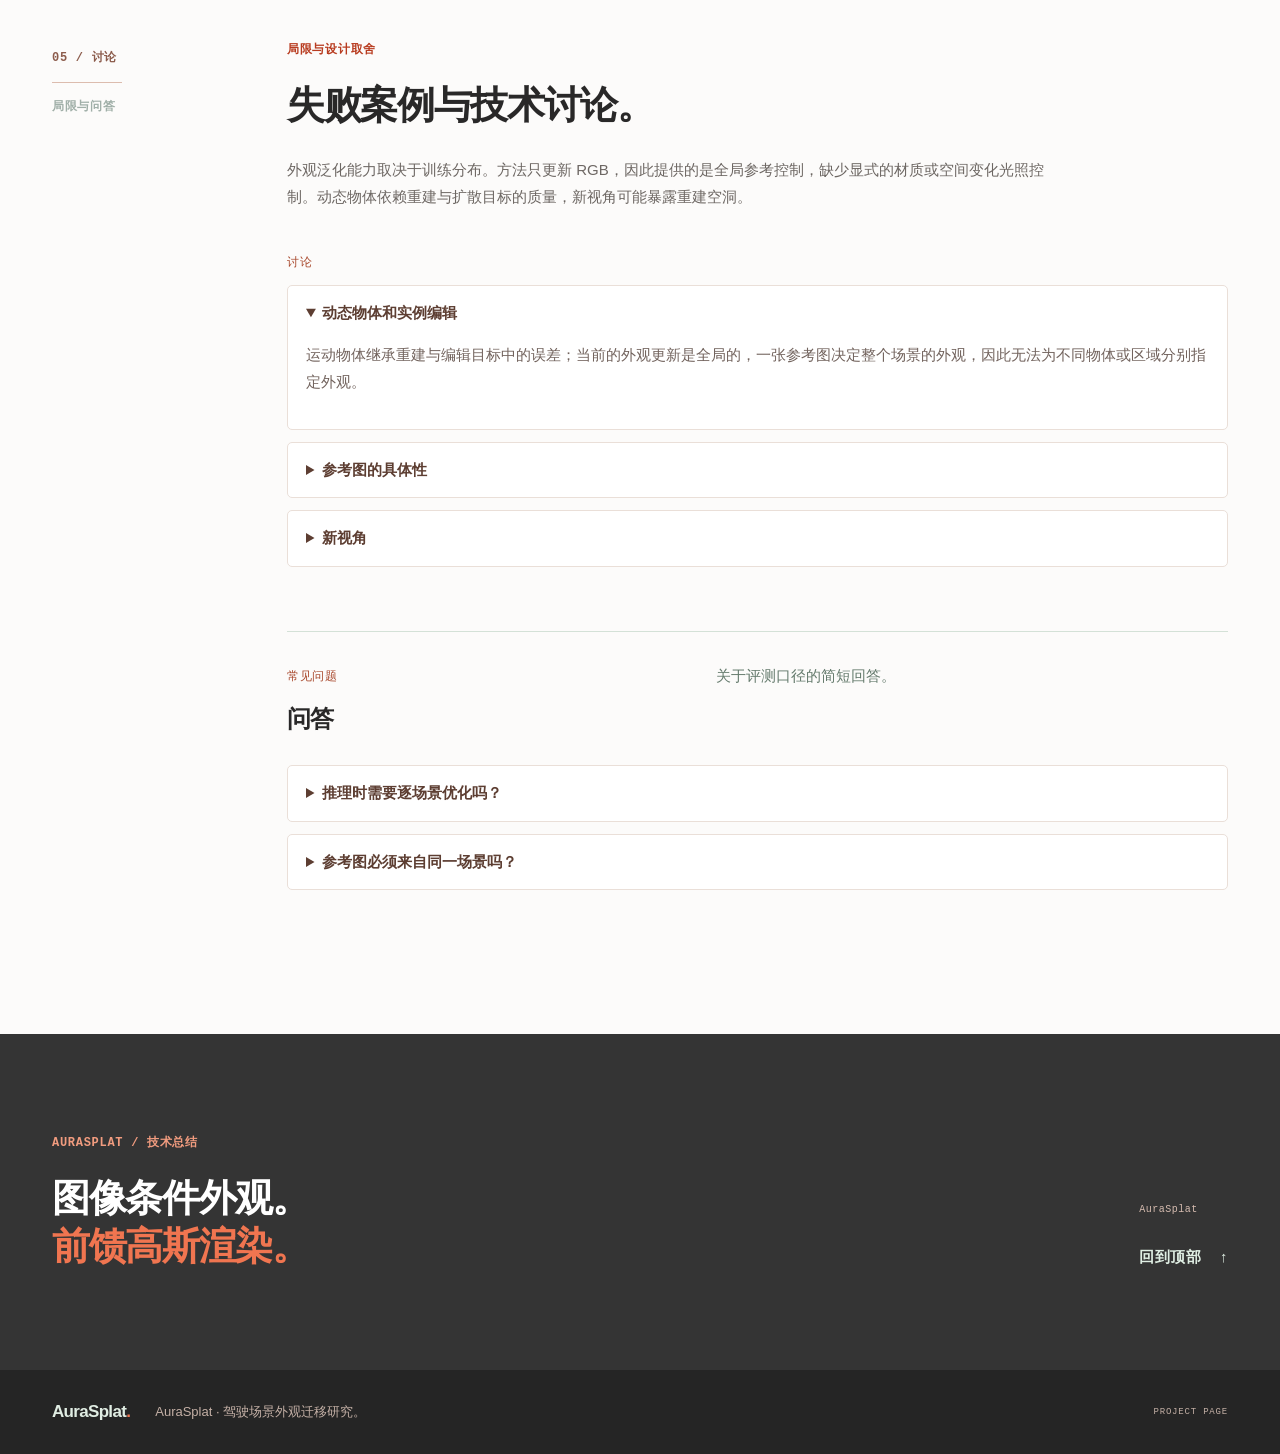
==== commit 3b151ecd: "Correct author affiliation order Co-Authored-By: Claude Code <noreply@anthropic.com>" ====
--- a/index-zh.html
+++ b/index-zh.html
@@ -37,7 +37,7 @@
       <div class="hero-kicker"><span class="status-dot"></span> 参考图像条件的外观迁移 <span class="kicker-line"></span> AURASPLAT</div>
       <h1 id="hero-title" class="technical-hero-title project-title" lang="zh-CN">AuraSplat：<span>基于前馈高斯的驾驶场景<br>图像条件外观迁移</span></h1>
       <div class="project-credits" aria-label="作者与单位">
-        <p class="project-authors" lang="en">Xu Wang<sup>1,2</sup>, Shucheng Gong<sup>2</sup>, Zhang Jinwei<sup>2</sup>, Chi Zhu<sup>3,2</sup>, Jing Wang<sup>2</sup>, Weiwei Liu<sup>2</sup>, Chang Huang<sup>2</sup></p>
+        <p class="project-authors" lang="en">Xu Wang<sup>1,2</sup>, Shucheng Gong<sup>2</sup>, Zhang Jinwei<sup>2</sup>, Chi Zhu<sup>2,3</sup>, Jing Wang<sup>2</sup>, Weiwei Liu<sup>2</sup>, Chang Huang<sup>2</sup></p>
         <p class="project-affiliations" lang="zh-CN"><span><sup>1</sup> 北京航空航天大学（<a href="https://www.buaa.edu.cn/">buaa.edu.cn</a>）</span><span><sup>2</sup> Carizon（<a href="https://www.carizon.com/#/">www.carizon.com</a>）</span><span><sup>3</sup> 杭州电子科技大学（<a href="https://www.hdu.edu.cn/">hdu.edu.cn</a>）</span></p>
         <p class="paper-availability">PDF 尚未发布</p>
       </div>
